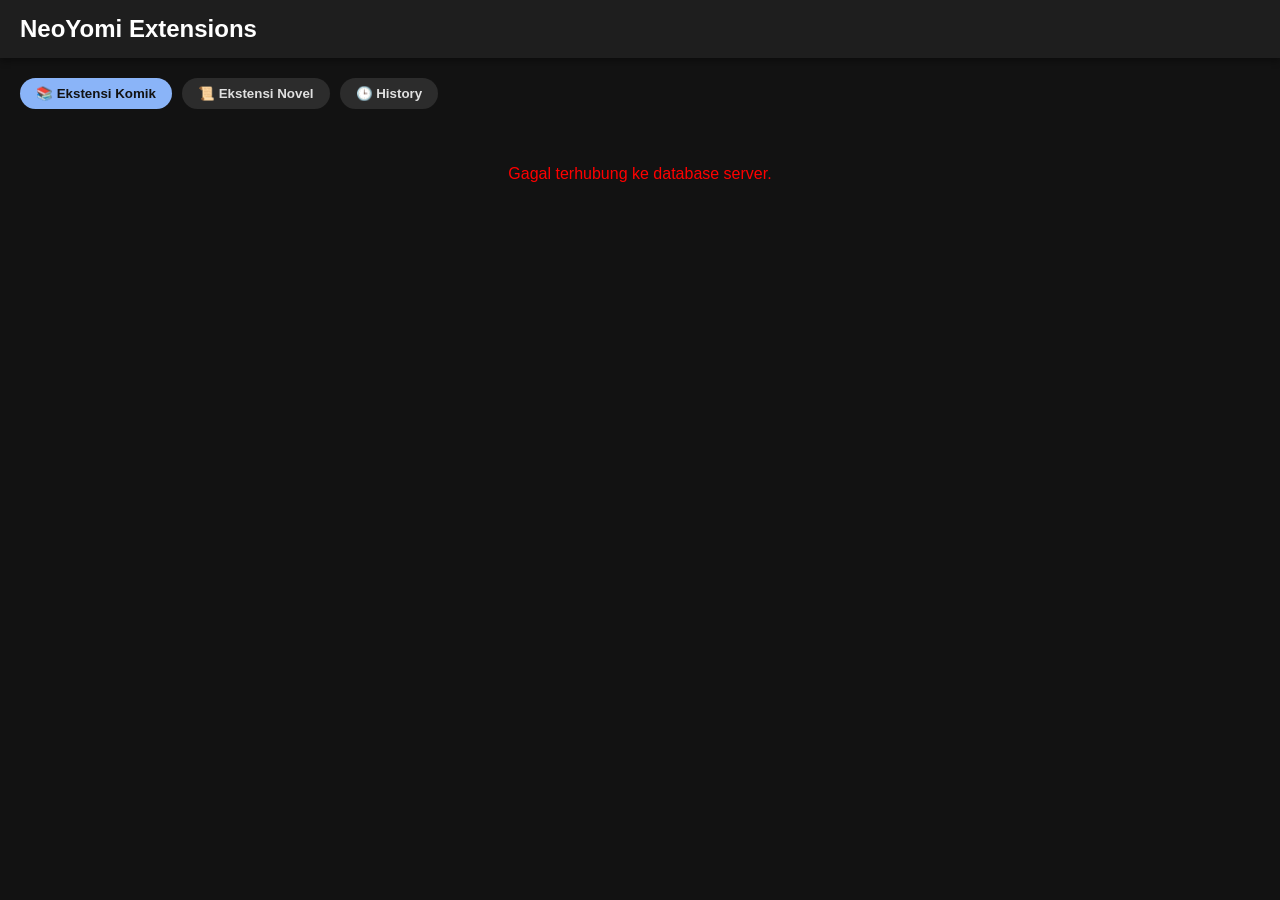
==== src/main/webapp/index.html @ 511eaefd "Initial commit" ====
<!DOCTYPE html>
<html lang="id">
    <link rel="stylesheet" href="css/style.css">
<head>
    <meta charset="UTF-8">
    <meta name="viewport" content="width=device-width, initial-scale=1.0">
    <title>NeoYomi - Web Manga Reader</title>
</head>
<body>

    <div class="header">
        <h1 id="app-title" style="transition: color 0.2s;">NeoYomi Extensions</h1>
    </div>
    
    <div class="controls" id="menu-utama">
        <button id="btn-komik" class="active" onclick="ubahTipe('komik')">📚 Ekstensi Komik</button>
        <button id="btn-novel" onclick="ubahTipe('novel')">📜 Ekstensi Novel</button>
        <button id="btn-history" onclick="bukaHalamanHistory()">🕒 History</button>
    </div>

    <div class="search-container" id="area-pencarian" style="display: none;">
        <input type="text" id="input-keyword" class="search-input" placeholder="🔍 Ketik judul manga yang ingin dicari... (Tekan Enter)">
        <button onclick="pemicuCariManga()" style="background-color: #8ab4f8; color: #121212; border-radius: 25px; padding: 0 20px;">Cari</button>
    </div>

    <div id="konten-dinamis">
        <div class="grid-container" id="rak-konten"></div>
    </div>

    <script>
        let tipeAktif = 'komik';
        let dataMangaSaatIni = {};
        let namaEkstensiAktif = '';

        // Filter bahasa aktif saat ini: "all" | "id" | "en"
        let filterBahasaAktif = 'all';

        // Simpan malId detail yang sedang terbuka, untuk reload saat ganti bahasa
        let malIdDetailAktif = null;

        // ============================================================
        // 1. DAFTAR EKSTENSI
        // ============================================================
        function ubahTipe(tipeBaru) {
            tipeAktif = tipeBaru;
            document.getElementById('btn-komik').className  = (tipeBaru === 'komik') ? 'active' : '';
            document.getElementById('btn-novel').className  = (tipeBaru === 'novel') ? 'active' : '';
            document.getElementById('btn-history').className = '';
            document.getElementById('menu-utama').style.display     = 'flex';
            document.getElementById('area-pencarian').style.display = 'none';

            const headerTitle = document.getElementById('app-title');
            headerTitle.innerText    = 'NeoYomi Extensions';
            headerTitle.style.cursor = 'default';
            headerTitle.onclick      = null;

            document.getElementById('konten-dinamis').innerHTML = '<div class="grid-container" id="rak-konten"></div>';
            muatDaftarEkstensi();
        }

        function muatDaftarEkstensi() {
            const rak = document.getElementById('rak-konten');
            if (!rak) return;
            rak.innerHTML = '<p style="text-align:center; grid-column: 1/-1;">Memuat ekstensi dari database...</p>';

            fetch(`api/${tipeAktif}?search=`)
                .then(r => r.json())
                .then(data => {
                    let html = '';
                    data.forEach(item => {
                        const info  = item.version ? item.version : item.site;
                        const logo  = `https://ui-avatars.com/api/?name=${item.name.charAt(0)}&background=2c2c2c&color=fff&size=256`;
                        html += `
                            <div class="card" style="background-image:url('${logo}')" onclick="bukaEkstensi('${item.name}')">
                                <div class="card-overlay">
                                    <div class="judul">${item.name}</div>
                                    <div class="badge">${info} • ${item.lang.toUpperCase()}</div>
                                </div>
                            </div>`;
                    });
                    rak.innerHTML = html;
                })
                .catch(() => {
                    rak.innerHTML = '<p style="color:red; text-align:center; grid-column:1/-1;">Gagal terhubung ke database server.</p>';
                });
        }

        // ============================================================
        // 2. BUKA EKSTENSI → tampilkan search bar
        // ============================================================
        function bukaEkstensi(namaEkstensi) {
            namaEkstensiAktif = namaEkstensi;
            document.getElementById('area-pencarian').style.display  = 'flex';
            document.getElementById('konten-dinamis').innerHTML = '<div class="grid-container" id="rak-konten"></div>';

            const headerTitle = document.getElementById('app-title');
            headerTitle.innerText    = `← Browse: ${namaEkstensi}`;
            headerTitle.style.cursor = 'pointer';
            headerTitle.onclick      = () => ubahTipe(tipeAktif);

            document.getElementById('input-keyword').value = '';
            eksekusiAmbilAPI('');
        }

        function pemicuCariManga() {
            eksekusiAmbilAPI(document.getElementById('input-keyword').value);
        }

        document.getElementById('input-keyword').addEventListener('keypress', e => {
            if (e.key === 'Enter') pemicuCariManga();
        });

        // ============================================================
        // 3. SEARCH MANGA via API
        // ============================================================
        function eksekusiAmbilAPI(keyword) {
            const rak = document.getElementById('rak-konten');
            rak.innerHTML = '<p style="text-align:center; grid-column:1/-1;">Sedang mencari komik...</p>';

            fetch('api/scrape?search=' + encodeURIComponent(keyword))
                .then(r => r.json())
                .then(data => {
                    let html = '';
                    if (!data || data.length === 0) {
                        html = '<p style="text-align:center; grid-column:1/-1;">Tidak ada komik ditemukan.</p>';
                    } else {
                        data.forEach(komik => {
                            const genre = (komik.genres && komik.genres.length > 0)
                                          ? komik.genres.join(', ') : 'Manga';
                            html += `
                            <div class="card" style="background-image:url('${komik.gambarSampul}')" onclick="bukaDetailManga(${komik.malId})">
                                <div class="card-overlay" style="padding:10px;">
                                    <div class="judul" style="font-size:0.9em;font-weight:bold;">${komik.judul}</div>
                                    <div style="font-size:0.7em;color:#8ab4f8;margin-bottom:10px;">${genre}</div>
                                    <button
                                        onclick="event.stopPropagation(); simpanKeLibrary('${komik.urlTarget}','${komik.judul.replace(/'/g,"\\'")}','manga','${genre}')"
                                        style="background:#e74c3c;color:white;border:none;width:100%;padding:6px;border-radius:4px;cursor:pointer;">
                                        💾 Simpan
                                    </button>
                                </div>
                            </div>`;
                        });
                    }
                    rak.innerHTML = html;
                })
                .catch(err => {
                    console.error(err);
                    rak.innerHTML = '<p style="color:red;text-align:center;grid-column:1/-1;">Gagal memuat data manga.</p>';
                });
        }

        // ============================================================
        // 4. HALAMAN DETAIL MANGA
        // Sekarang menerima parameter lang untuk filter chapter.
        // ============================================================
        function bukaDetailManga(malId, lang) {
            // Simpan state agar tombol filter bahasa bisa reload
            malIdDetailAktif   = malId;
            filterBahasaAktif  = lang || 'all';

            document.getElementById('konten-dinamis').innerHTML =
                "<p style='text-align:center;padding:40px;'>Memuat detail manga...</p>";
            document.getElementById('area-pencarian').style.display = 'none';
            document.getElementById('menu-utama').style.display     = 'none';

            const headerTitle = document.getElementById('app-title');
            headerTitle.innerText    = '← Kembali';
            headerTitle.style.cursor = 'pointer';
            headerTitle.onclick      = () => bukaEkstensi(namaEkstensiAktif);

            // FIX: Sertakan parameter lang ke API
            fetch(`api/detail?malId=${malId}&lang=${filterBahasaAktif}`)
                .then(r => r.json())
                .then(komik => {

                    if (komik.error) {
                        document.getElementById('konten-dinamis').innerHTML =
                            `<p style="color:red;text-align:center;padding:40px;">Error: ${komik.error}</p>`;
                        return;
                    }

                    dataMangaSaatIni = komik;

                    headerTitle.innerText = '← Detail: ' + komik.judul;

                    const synopsis = (komik.synopsis && komik.synopsis.trim() !== '')
                        ? komik.synopsis : 'Sinopsis tidak tersedia.';

                    // ---- Bangun HTML chapter list ----
                    let chapterHTML = '';
                    if (!komik.chapters || komik.chapters.length === 0) {
                        chapterHTML = `<p style="color:#888;padding:12px;">
                            Belum ada chapter${filterBahasaAktif !== 'all' ? ' untuk bahasa yang dipilih' : ''}.
                        </p>`;
                    } else {
                        komik.chapters.forEach(ch => {
                            // Tambah badge bahasa jika mode "all" agar user tahu ini chapter ID atau EN
                            const langBadge = (filterBahasaAktif === 'all' && ch.translatedLanguage)
                                ? `<span class="lang-badge lang-${ch.translatedLanguage}">${ch.translatedLanguage.toUpperCase()}</span>`
                                : '';
                            chapterHTML += `
                            <div class="chapter-item" onclick="bukaRuangBaca('${ch.id}')">
                                <div>
                                    <div class="chapter-num">Chapter ${ch.number} ${langBadge}</div>
                                    <div class="chapter-title">${ch.title}</div>
                                </div>
                            </div>`;
                        });
                    }

                    // ---- Toggle filter bahasa ----
                    const filterHTML = `
                    <div class="lang-filter">
                        <span style="font-size:0.8em;color:#aaa;margin-right:8px;">Filter:</span>
                        <button class="lang-btn ${filterBahasaAktif === 'all' ? 'active' : ''}" onclick="gantiFilterBahasa('all')">🌐 Semua</button>
                        <button class="lang-btn ${filterBahasaAktif === 'id'  ? 'active' : ''}" onclick="gantiFilterBahasa('id')">🇮🇩 Indonesia</button>
                        <button class="lang-btn ${filterBahasaAktif === 'en'  ? 'active' : ''}" onclick="gantiFilterBahasa('en')">🇬🇧 English</button>
                    </div>`;

                    document.getElementById('konten-dinamis').innerHTML = `
                    <div class="detail-container">
                        <div class="detail-cover" style="background-image:url('${komik.gambarSampul}')"></div>
                        <div class="detail-info">
                            <h2>${komik.judul}</h2>
                            <p>${komik.genres.join(', ')}</p>
                            <div class="synopsis-box">${synopsis}</div>
                            ${filterHTML}
                            <div class="chapter-list">${chapterHTML}</div>
                        </div>
                    </div>`;

                    // FIX: Catat ke history setelah detail berhasil dimuat
                    catatKeHistory(malId, komik.judul, komik.gambarSampul, komik.genres.join(','));
                })
                .catch(e => {
                    console.error(e);
                    document.getElementById('konten-dinamis').innerHTML =
                        "<p style='color:red;text-align:center;'>Gagal memuat detail manga.</p>";
                });
        }

        // Dipanggil saat klik tombol filter bahasa
        function gantiFilterBahasa(lang) {
            if (lang === filterBahasaAktif) return; // Tidak perlu reload kalau sama
            bukaDetailManga(malIdDetailAktif, lang);
        }

        // ============================================================
        // 5. RUANG BACA
        // ============================================================
        function bukaRuangBaca(chapterId) {
            document.getElementById('konten-dinamis').innerHTML =
                "<p style='text-align:center;padding:40px;'>Memuat chapter...</p>";

            const headerTitle = document.getElementById('app-title');
            headerTitle.innerText    = '← Kembali ke Detail';
            headerTitle.style.cursor = 'pointer';
            headerTitle.onclick      = () => bukaDetailManga(malIdDetailAktif, filterBahasaAktif);

            fetch('api/read?chapterId=' + chapterId)
                .then(r => r.json())
                .then(pages => {
                    let html = '';
                    pages.forEach(page => {
                        html += `<img class="reader-page" src="${page.imageUrl}" loading="lazy">`;
                    });
                    document.getElementById('konten-dinamis').innerHTML =
                        `<div class="reader-container">${html}</div>`;
                    window.scrollTo(0, 0);
                })
                .catch(e => {
                    console.error(e);
                    document.getElementById('konten-dinamis').innerHTML =
                        "<p style='color:red;text-align:center;'>Chapter gagal dimuat.</p>";
                });
        }

        // ============================================================
        // 6. READING HISTORY
        // ============================================================

        // FIX: Fungsi catatKeHistory yang sebelumnya hilang — sekarang ada di sini.
        function catatKeHistory(mangaId, judul, gambarSampul, tags) {
            const formData = new URLSearchParams();
            formData.append('mangaId',      mangaId);
            formData.append('judul',        judul);
            formData.append('gambarSampul', gambarSampul);
            formData.append('tags',         tags);

            fetch('api/history', { method: 'POST', body: formData })
                .then(r => r.json())
                .then(data => {
                    if (data.status !== 'success') {
                        console.warn('History tidak tersimpan:', data.message);
                    }
                })
                .catch(err => console.warn('Gagal catat history:', err));
        }

        function bukaHalamanHistory() {
            document.getElementById('btn-komik').className   = '';
            document.getElementById('btn-novel').className   = '';
            document.getElementById('btn-history').className = 'active';
            document.getElementById('area-pencarian').style.display = 'none';

            const headerTitle = document.getElementById('app-title');
            headerTitle.innerText    = '🕒 Reading History';
            headerTitle.style.cursor = 'pointer';
            headerTitle.onclick      = () => ubahTipe(tipeAktif);

            const wadah = document.getElementById('konten-dinamis');
            wadah.innerHTML = '<div class="grid-container" id="rak-konten"></div>';
            const rak = document.getElementById('rak-konten');
            rak.innerHTML = '<p style="text-align:center; grid-column:1/-1;">Memuat riwayat...</p>';

            fetch('api/history')
                .then(r => r.json())
                .then(data => {
                    let html = '';
                    if (!data || data.length === 0) {
                        html = '<p style="text-align:center; grid-column:1/-1; color:#aaa;">Belum ada riwayat membaca.</p>';
                    } else {
                        data.forEach(item => {
                            html += `
                            <div class="card" style="background-image:url('${item.gambarSampul}')">
                                <div class="card-overlay" style="padding:10px;">
                                    <div class="judul" style="font-size:0.9em;font-weight:bold;">${item.judul}</div>
                                    <div style="font-size:0.65em;color:#ffb74d;margin-top:5px;">🕒 ${item.waktuBaca}</div>
                                </div>
                            </div>`;
                        });
                    }
                    rak.innerHTML = html;
                })
                .catch(() => {
                    rak.innerHTML = '<p style="color:red; text-align:center; grid-column:1/-1;">Gagal memuat history.</p>';
                });
        }

        // ============================================================
        // 7. SIMPAN KE LIBRARY
        // ============================================================
        function simpanKeLibrary(id, judul, type, tags) {
            const formData = new URLSearchParams();
            formData.append('id',    id);
            formData.append('judul', judul);
            formData.append('type',  type);
            formData.append('tags',  tags);
            fetch('api/save', { method: 'POST', body: formData })
                .then(r => r.json())
                .then(() => alert(`🎉 "${judul}" berhasil disimpan ke My Library!`))
                .catch(() => alert('Gagal menyimpan ke library.'));
        }

        // ============================================================
        // Init
        // ============================================================
        document.getElementById('konten-dinamis').innerHTML =
            '<div class="grid-container" id="rak-konten"></div>';
        muatDaftarEkstensi();
    </script>
    <script src="js/history.js"></script>
</body>
</html>
---- src/main/webapp/css/style.css ----
/* TEMA GELAP ALA TACHIYOMI */
body { 
    font-family: 'Segoe UI', Tahoma, sans-serif; 
    background-color: #121212; 
    color: #ffffff; 
    margin: 0; padding: 0;
}

.header {
    background-color: #1e1e1e; padding: 15px 20px;
    display: flex; align-items: center;
    box-shadow: 0 4px 6px rgba(0,0,0,0.3);
    position: sticky; top: 0; z-index: 100;
}
.header h1 { margin: 0; font-size: 1.5em; flex-grow: 1; }

.controls { padding: 20px; display: flex; gap: 10px; flex-wrap: wrap; }
button { 
    padding: 8px 16px; border: none; border-radius: 20px; 
    background-color: #2c2c2c; color: #e0e0e0; cursor: pointer; 
    font-weight: bold; display: flex; align-items: center; gap: 5px;
}
button:hover { background-color: #3d3d3d; }
button.active { background-color: #8ab4f8; color: #121212; }

.search-container { padding: 0 20px 10px 20px; display: flex; gap: 10px; }
.search-input {
    flex-grow: 1; padding: 12px 20px; border-radius: 25px; border: none;
    background-color: #1e1e1e; color: white; font-size: 0.95em;
    box-shadow: inset 0 2px 4px rgba(0,0,0,0.5);
}
.search-input:focus { outline: 2px solid #8ab4f8; }

.grid-container { 
    display: grid; grid-template-columns: repeat(auto-fill, minmax(140px, 1fr)); 
    gap: 12px; padding: 20px;
}

.card { 
    background-color: #2c2c2c; border-radius: 8px; overflow: hidden;
    position: relative; cursor: pointer; transition: transform 0.2s;
    aspect-ratio: 2 / 3; background-size: cover; background-position: center;
}
.card:hover { transform: scale(1.05); }

.card-overlay {
    position: absolute; bottom: 0; left: 0; right: 0;
    background: linear-gradient(to top, rgba(0,0,0,0.9) 0%, rgba(0,0,0,0) 100%);
    padding: 30px 10px 10px 10px; display: flex; flex-direction: column; justify-content: flex-end;
}

.judul { font-size: 0.9em; font-weight: bold; text-shadow: 1px 1px 3px black; margin: 0; }
.badge { font-size: 0.7em; color: #aaaaaa; margin-top: 3px; }

/* HALAMAN DETAIL MANGA */
.detail-container { padding: 20px; display: flex; gap: 20px; flex-wrap: wrap; }
.detail-cover { 
    width: 200px; 
    aspect-ratio: 2/3; 
    background-size: contain;
    background-repeat: no-repeat;
    background-position: top center; 
    border-radius: 8px; 
}
.detail-info { flex: 1; min-width: 300px; }

.synopsis-box {
    background: #1e1e1e;
    border-left: 3px solid #8ab4f8;
    border-radius: 0 6px 6px 0;
    padding: 12px 16px;
    margin: 10px 0 20px 0;
    color: #cccccc;
    line-height: 1.65;
    font-size: 0.9em;
    max-height: 150px;
    overflow-y: auto;
}

/* ======================================
   FILTER BAHASA CHAPTER
   ====================================== */
.lang-filter {
    display: flex;
    align-items: center;
    gap: 8px;
    margin-bottom: 12px;
    flex-wrap: wrap;
}

.lang-btn {
    padding: 5px 14px;
    border-radius: 16px;
    font-size: 0.78em;
    font-weight: bold;
    background-color: #2c2c2c;
    color: #cccccc;
    border: 1px solid #3d3d3d;
    cursor: pointer;
    transition: background 0.15s, color 0.15s;
}
.lang-btn:hover { background-color: #3d3d3d; }
.lang-btn.active {
    background-color: #8ab4f8;
    color: #121212;
    border-color: #8ab4f8;
}

/* Badge bahasa kecil di samping "Chapter X" */
.lang-badge {
    display: inline-block;
    font-size: 0.65em;
    padding: 1px 5px;
    border-radius: 4px;
    font-weight: bold;
    vertical-align: middle;
    margin-left: 4px;
}
.lang-id { background-color: #cc2a2a; color: #fff; }
.lang-en { background-color: #1a6bb5; color: #fff; }

/* ======================================
   CHAPTER LIST
   ====================================== */
.chapter-list { margin-top: 4px; background: #1e1e1e; border-radius: 8px; padding: 10px; }
.chapter-item { 
    padding: 12px; border-bottom: 1px solid #2c2c2c; cursor: pointer; 
    display: flex; justify-content: space-between; align-items: center;
}
.chapter-item:hover { background: #2c2c2c; }
.chapter-item:last-child { border-bottom: none; }

.chapter-num   { font-weight: bold; color: #ffffff; font-size: 0.9em; }
.chapter-title { color: #aaaaaa; font-size: 0.82em; margin-top: 2px; font-style: italic; }

/* RUANG BACA */
.reader-container { display: flex; flex-direction: column; align-items: center; background: #000; padding: 20px 0; }
.reader-page { width: 100%; max-width: 700px; margin-bottom: 5px; display: block; }
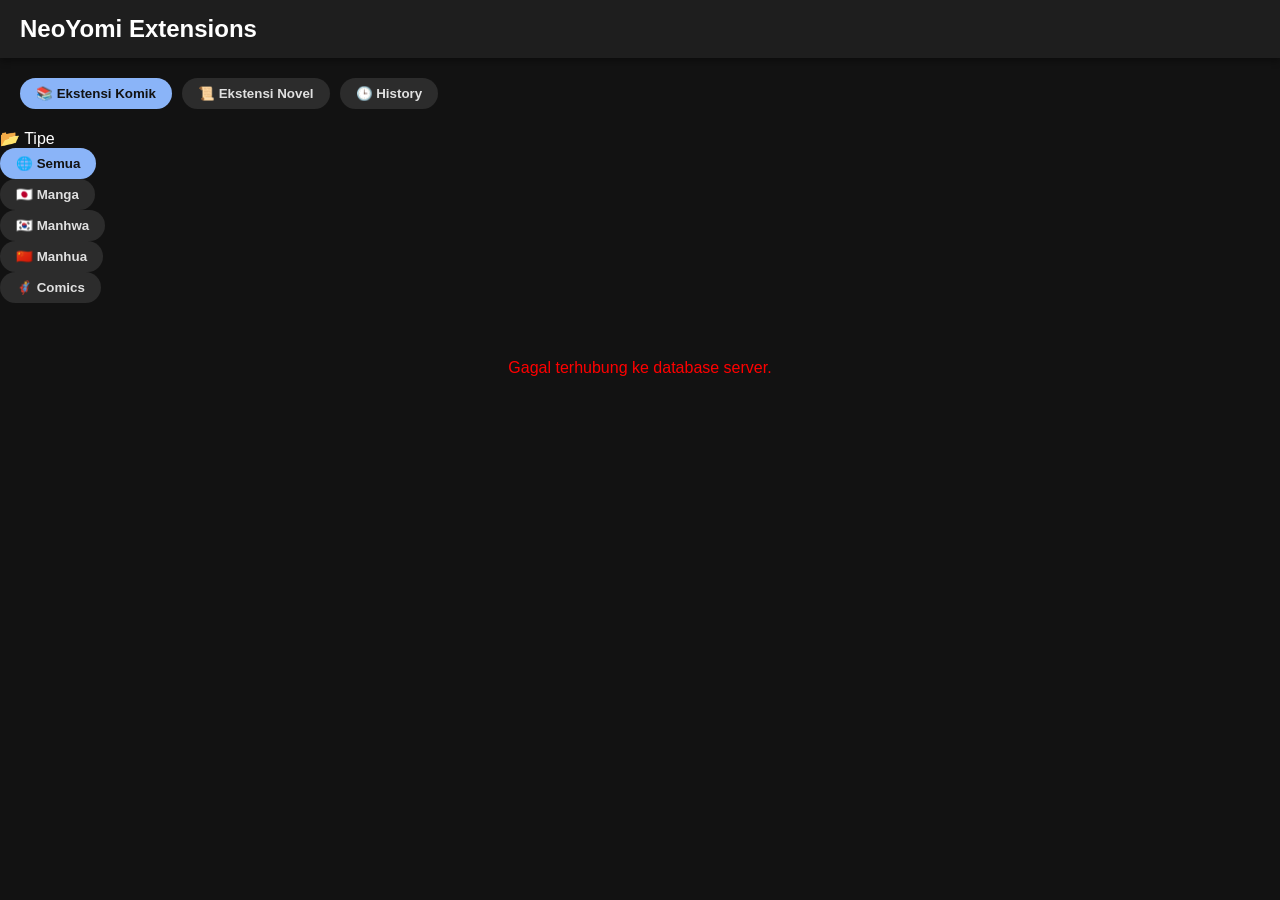
==== commit cc2563f0: "Refactor HTML structure and update JavaScript logic" ====
--- a/src/main/webapp/index.html
+++ b/src/main/webapp/index.html
@@ -13,9 +13,33 @@
     </div>
     
     <div class="controls" id="menu-utama">
-        <button id="btn-komik" class="active" onclick="ubahTipe('komik')">📚 Ekstensi Komik</button>
-        <button id="btn-novel" onclick="ubahTipe('novel')">📜 Ekstensi Novel</button>
+        <button id="btn-komik"   class="active" onclick="ubahTipe('komik')">📚 Ekstensi Komik</button>
+        <button id="btn-novel"   onclick="ubahTipe('novel')">📜 Ekstensi Novel</button>
         <button id="btn-history" onclick="bukaHalamanHistory()">🕒 History</button>
+    </div>
+
+    <!-- =============================================
+         FILTER TIPE KOMIK (Manga / Manhwa / dll)
+         Hanya muncul di tab Ekstensi Komik
+         ============================================= -->
+    <div id="area-filter-tipe" style="display:none;">
+        <div class="filter-section">
+            <div class="filter-label">📂 Tipe</div>
+            <div class="filter-chips" id="chips-tipe">
+                <button class="chip active" data-value="all"     onclick="setFilterTipe(this)">🌐 Semua</button>
+                <button class="chip"        data-value="manga"   onclick="setFilterTipe(this)">🇯🇵 Manga</button>
+                <button class="chip"        data-value="manhwa"  onclick="setFilterTipe(this)">🇰🇷 Manhwa</button>
+                <button class="chip"        data-value="manhua"  onclick="setFilterTipe(this)">🇨🇳 Manhua</button>
+                <button class="chip"        data-value="comics"  onclick="setFilterTipe(this)">🦸 Comics</button>
+            </div>
+        </div>
+        <div class="filter-section" id="area-filter-genre" style="display:none;">
+            <div class="filter-label">🏷️ Genre</div>
+            <div class="filter-chips" id="chips-genre">
+                <button class="chip active" data-value="all" onclick="setFilterGenre(this)">✨ Semua Genre</button>
+                <!-- Genre akan diisi dinamis dari API -->
+            </div>
+        </div>
     </div>
 
     <div class="search-container" id="area-pencarian" style="display: none;">
@@ -23,152 +47,323 @@
         <button onclick="pemicuCariManga()" style="background-color: #8ab4f8; color: #121212; border-radius: 25px; padding: 0 20px;">Cari</button>
     </div>
 
+    <!-- Filter genre di dalam halaman browse manga (hasil search) -->
+    <div id="area-filter-browse" style="display:none;">
+        <div class="filter-section">
+            <div class="filter-label">🏷️ Filter Genre</div>
+            <div class="filter-chips" id="chips-browse-genre">
+                <button class="chip active" data-value="all" onclick="setFilterBrowse(this)">✨ Semua</button>
+            </div>
+        </div>
+    </div>
+
     <div id="konten-dinamis">
         <div class="grid-container" id="rak-konten"></div>
     </div>
 
     <script>
-        let tipeAktif = 'komik';
-        let dataMangaSaatIni = {};
-        let namaEkstensiAktif = '';
-
-        // Filter bahasa aktif saat ini: "all" | "id" | "en"
-        let filterBahasaAktif = 'all';
-
-        // Simpan malId detail yang sedang terbuka, untuk reload saat ganti bahasa
-        let malIdDetailAktif = null;
+        let tipeAktif           = 'komik';
+        let dataMangaSaatIni    = {};
+        let namaEkstensiAktif   = '';
+        let filterBahasaAktif   = 'all';
+        let filterTipeAktif     = 'all';     // filter tipe komik di halaman ekstensi
+        let filterGenreAktif    = 'all';     // filter genre di halaman ekstensi
+        let filterBrowseAktif   = 'all';     // filter genre di halaman browse
+        let malIdDetailAktif    = null;
+        let dataBrowseSaatIni   = [];        // cache hasil scrape untuk client-side filter
 
         // ============================================================
         // 1. DAFTAR EKSTENSI
         // ============================================================
         function ubahTipe(tipeBaru) {
             tipeAktif = tipeBaru;
-            document.getElementById('btn-komik').className  = (tipeBaru === 'komik') ? 'active' : '';
-            document.getElementById('btn-novel').className  = (tipeBaru === 'novel') ? 'active' : '';
+            document.getElementById('btn-komik').className   = (tipeBaru === 'komik') ? 'active' : '';
+            document.getElementById('btn-novel').className   = (tipeBaru === 'novel') ? 'active' : '';
             document.getElementById('btn-history').className = '';
-            document.getElementById('menu-utama').style.display     = 'flex';
-            document.getElementById('area-pencarian').style.display = 'none';
+
+            document.getElementById('menu-utama').style.display      = 'flex';
+            document.getElementById('area-pencarian').style.display  = 'none';
+            document.getElementById('area-filter-browse').style.display = 'none';
+
+            // Tampilkan filter tipe hanya untuk komik
+            document.getElementById('area-filter-tipe').style.display =
+                (tipeBaru === 'komik') ? 'block' : 'none';
 
             const headerTitle = document.getElementById('app-title');
             headerTitle.innerText    = 'NeoYomi Extensions';
             headerTitle.style.cursor = 'default';
             headerTitle.onclick      = null;
 
-            document.getElementById('konten-dinamis').innerHTML = '<div class="grid-container" id="rak-konten"></div>';
+            document.getElementById('konten-dinamis').innerHTML =
+                '<div class="grid-container" id="rak-konten"></div>';
+
+            // Reset filter tipe & genre ke "all" saat ganti tab
+            filterTipeAktif  = 'all';
+            filterGenreAktif = 'all';
+            resetChips('chips-tipe');
+            resetChips('chips-genre');
+
             muatDaftarEkstensi();
+
+            // Muat genre hanya untuk komik
+        }
+
+        // Reset semua chip ke "all" aktif
+        function resetChips(containerId) {
+            const container = document.getElementById(containerId);
+            if (!container) return;
+            container.querySelectorAll('.chip').forEach(c => {
+                c.classList.toggle('active', c.dataset.value === 'all');
+            });
         }
 
         function muatDaftarEkstensi() {
             const rak = document.getElementById('rak-konten');
             if (!rak) return;
-            rak.innerHTML = '<p style="text-align:center; grid-column: 1/-1;">Memuat ekstensi dari database...</p>';
-
-            fetch(`api/${tipeAktif}?search=`)
-                .then(r => r.json())
-                .then(data => {
-                    let html = '';
-                    data.forEach(item => {
-                        const info  = item.version ? item.version : item.site;
-                        const logo  = `https://ui-avatars.com/api/?name=${item.name.charAt(0)}&background=2c2c2c&color=fff&size=256`;
-                        html += `
-                            <div class="card" style="background-image:url('${logo}')" onclick="bukaEkstensi('${item.name}')">
-                                <div class="card-overlay">
-                                    <div class="judul">${item.name}</div>
-                                    <div class="badge">${info} • ${item.lang.toUpperCase()}</div>
-                                </div>
-                            </div>`;
-                    });
-                    rak.innerHTML = html;
-                })
-                .catch(() => {
-                    rak.innerHTML = '<p style="color:red; text-align:center; grid-column:1/-1;">Gagal terhubung ke database server.</p>';
-                });
-        }
-
-        // ============================================================
-        // 2. BUKA EKSTENSI → tampilkan search bar
-        // ============================================================
-        function bukaEkstensi(namaEkstensi) {
-            namaEkstensiAktif = namaEkstensi;
-            document.getElementById('area-pencarian').style.display  = 'flex';
-            document.getElementById('konten-dinamis').innerHTML = '<div class="grid-container" id="rak-konten"></div>';
-
-            const headerTitle = document.getElementById('app-title');
-            headerTitle.innerText    = `← Browse: ${namaEkstensi}`;
-            headerTitle.style.cursor = 'pointer';
-            headerTitle.onclick      = () => ubahTipe(tipeAktif);
-
-            document.getElementById('input-keyword').value = '';
-            eksekusiAmbilAPI('');
-        }
-
-        function pemicuCariManga() {
-            eksekusiAmbilAPI(document.getElementById('input-keyword').value);
-        }
-
-        document.getElementById('input-keyword').addEventListener('keypress', e => {
-            if (e.key === 'Enter') pemicuCariManga();
-        });
-
-        // ============================================================
-        // 3. SEARCH MANGA via API
-        // ============================================================
-        function eksekusiAmbilAPI(keyword) {
-            const rak = document.getElementById('rak-konten');
-            rak.innerHTML = '<p style="text-align:center; grid-column:1/-1;">Sedang mencari komik...</p>';
-
-            fetch('api/scrape?search=' + encodeURIComponent(keyword))
+            rak.innerHTML = '<p style="text-align:center; grid-column:1/-1; padding:20px; color:#aaa;">Memuat ekstensi...</p>';
+
+            let url = `api/${tipeAktif}?search=`;
+            if (tipeAktif === 'komik') {
+                url += `&type=${filterTipeAktif}&genre=${filterGenreAktif}`;
+            }
+
+            fetch(url)
                 .then(r => r.json())
                 .then(data => {
                     let html = '';
                     if (!data || data.length === 0) {
-                        html = '<p style="text-align:center; grid-column:1/-1;">Tidak ada komik ditemukan.</p>';
+                        html = '<p style="text-align:center; grid-column:1/-1; color:#aaa; padding:40px;">Tidak ada ekstensi ditemukan.</p>';
                     } else {
-                        data.forEach(komik => {
-                            const genre = (komik.genres && komik.genres.length > 0)
-                                          ? komik.genres.join(', ') : 'Manga';
+                        data.forEach(item => {
+                            const info     = item.version ? item.version : item.site;
+                            const logo     = `https://ui-avatars.com/api/?name=${encodeURIComponent(item.name.charAt(0))}&background=2c2c2c&color=fff&size=256`;
+                            const typeBadge = tipeAktif === 'komik' ? getBadgeTipe(item.type) : '';
+                            const genres   = (item.genres && item.genres.length > 0)
+                                             ? item.genres.slice(0,3).join(', ') : '';
+
                             html += `
-                            <div class="card" style="background-image:url('${komik.gambarSampul}')" onclick="bukaDetailManga(${komik.malId})">
-                                <div class="card-overlay" style="padding:10px;">
-                                    <div class="judul" style="font-size:0.9em;font-weight:bold;">${komik.judul}</div>
-                                    <div style="font-size:0.7em;color:#8ab4f8;margin-bottom:10px;">${genre}</div>
-                                    <button
-                                        onclick="event.stopPropagation(); simpanKeLibrary('${komik.urlTarget}','${komik.judul.replace(/'/g,"\\'")}','manga','${genre}')"
-                                        style="background:#e74c3c;color:white;border:none;width:100%;padding:6px;border-radius:4px;cursor:pointer;">
-                                        💾 Simpan
-                                    </button>
+                            <div class="card" style="background-image:url('${logo}')" onclick="bukaEkstensi('${item.name}')">
+                                <div class="card-overlay">
+                                    ${typeBadge}
+                                    <div class="judul">${item.name}</div>
+                                    <div class="badge">${info} • ${item.lang.toUpperCase()}</div>
+                                    ${genres ? `<div class="genre-mini">${genres}</div>` : ''}
                                 </div>
                             </div>`;
                         });
                     }
                     rak.innerHTML = html;
                 })
-                .catch(err => {
-                    console.error(err);
-                    rak.innerHTML = '<p style="color:red;text-align:center;grid-column:1/-1;">Gagal memuat data manga.</p>';
+                .catch(() => {
+                    rak.innerHTML = '<p style="color:red; text-align:center; grid-column:1/-1; padding:20px;">Gagal terhubung ke database server.</p>';
                 });
         }
 
-        // ============================================================
-        // 4. HALAMAN DETAIL MANGA
-        // Sekarang menerima parameter lang untuk filter chapter.
+        // Badge tipe komik dengan warna berbeda
+        function getBadgeTipe(type) {
+            const map = {
+                manga:   { emoji: '🇯🇵', label: 'Manga',   color: '#e74c3c' },
+                manhwa:  { emoji: '🇰🇷', label: 'Manhwa',  color: '#3498db' },
+                manhua:  { emoji: '🇨🇳', label: 'Manhua',  color: '#e67e22' },
+                comics:  { emoji: '🦸', label: 'Comics',  color: '#9b59b6' }
+            };
+            const t = map[type] || { emoji: '📖', label: type || 'Manga', color: '#555' };
+            return `<div class="type-badge" style="background:${t.color}">${t.emoji} ${t.label}</div>`;
+        }
+
+        // ============================================================
+        // 2. CHIPS FILTER TIPE & GENRE
+        // ============================================================
+        function setFilterTipe(chipEl) {
+            document.querySelectorAll('#chips-tipe .chip').forEach(c => c.classList.remove('active'));
+            chipEl.classList.add('active');
+            filterTipeAktif  = chipEl.dataset.value;
+            filterGenreAktif = 'all';
+            resetChips('chips-genre');
+            muatDaftarEkstensi();
+        }
+
+        function setFilterGenre(chipEl) {
+            document.querySelectorAll('#chips-genre .chip').forEach(c => c.classList.remove('active'));
+            chipEl.classList.add('active');
+            filterGenreAktif = chipEl.dataset.value;
+            muatDaftarEkstensi();
+        }
+
+        // Muat daftar genre dari API lalu render chips
+        function muatChipsGenre() {
+            fetch('api/komik?action=genres')
+                .then(r => r.json())
+                .then(genres => {
+                    if (!genres || genres.length === 0) return;
+
+                    const container = document.getElementById('chips-genre');
+                    // Pertahankan chip "Semua Genre"
+                    container.innerHTML =
+                        '<button class="chip active" data-value="all" onclick="setFilterGenre(this)">✨ Semua Genre</button>';
+
+                    genres.forEach(g => {
+                        const btn = document.createElement('button');
+                        btn.className    = 'chip';
+                        btn.dataset.value = g;
+                        btn.textContent  = g;
+                        btn.onclick      = function() { setFilterGenre(this); };
+                        container.appendChild(btn);
+                    });
+
+                    document.getElementById('area-filter-genre').style.display = 'block';
+                })
+                .catch(() => {
+                    // Gagal muat genre — sembunyikan area genre
+                    document.getElementById('area-filter-genre').style.display = 'none';
+                });
+        }
+
+        // ============================================================
+        // 3. BUKA EKSTENSI → tampilkan search + filter browse genre
+        // ============================================================
+        function bukaEkstensi(namaEkstensi) {
+            namaEkstensiAktif = namaEkstensi;
+            document.getElementById('area-pencarian').style.display    = 'flex';
+            document.getElementById('area-filter-tipe').style.display  = 'none';
+            document.getElementById('area-filter-browse').style.display = 'block';
+            document.getElementById('konten-dinamis').innerHTML =
+                '<div class="grid-container" id="rak-konten"></div>';
+
+            const headerTitle = document.getElementById('app-title');
+            headerTitle.innerText    = `← Browse: ${namaEkstensi}`;
+            headerTitle.style.cursor = 'pointer';
+            headerTitle.onclick      = () => ubahTipe(tipeAktif);
+
+            document.getElementById('input-keyword').value = '';
+            filterBrowseAktif = 'all';
+            document.getElementById('chips-browse-genre').querySelectorAll('.chip')
+                .forEach(c => c.classList.toggle('active', c.dataset.value === 'all'));
+
+            eksekusiAmbilAPI('');
+        }
+
+        // Filter genre pada hasil browse (client-side filtering)
+        function setFilterBrowse(chipEl) {
+            document.querySelectorAll('#chips-browse-genre .chip').forEach(c => c.classList.remove('active'));
+            chipEl.classList.add('active');
+            filterBrowseAktif = chipEl.dataset.value;
+            renderHasilBrowse(dataBrowseSaatIni);
+        }
+
+        function pemicuCariManga() {
+            eksekusiAmbilAPI(document.getElementById('input-keyword').value);
+        }
+
+        document.getElementById('input-keyword').addEventListener('keypress', e => {
+            if (e.key === 'Enter') pemicuCariManga();
+        });
+
+        // ============================================================
+        // 4. SEARCH MANGA via API
+        // ============================================================
+        function eksekusiAmbilAPI(keyword) {
+
+    const rak = document.getElementById('rak-konten');
+
+    rak.innerHTML =
+        '<p style="text-align:center;">Sedang mencari komik...</p>';
+
+    let url =
+        'api/scrape?search=' + encodeURIComponent(keyword) +
+        '&type=' + encodeURIComponent(filterTipeAktif) +
+        '&genre=' + encodeURIComponent(filterBrowseAktif);
+
+    fetch(url)
+        .then(r => r.json())
+        .then(data => {
+
+            dataBrowseSaatIni = data || [];
+
+            bangunChipsBrowseGenre(dataBrowseSaatIni);
+
+            renderHasilBrowse(dataBrowseSaatIni);
+
+        })
+        .catch(err => {
+            console.error(err);
+        });
+}
+
+        // Bangun chips genre dari hasil scrape
+        function bangunChipsBrowseGenre(data) {
+            const genreSet = new Set();
+            data.forEach(komik => {
+                if (komik.genres) komik.genres.forEach(g => genreSet.add(g));
+            });
+
+            const container = document.getElementById('chips-browse-genre');
+            container.innerHTML =
+                '<button class="chip active" data-value="all" onclick="setFilterBrowse(this)">✨ Semua</button>';
+
+            [...genreSet].sort().forEach(g => {
+                const btn = document.createElement('button');
+                btn.className     = 'chip';
+                btn.dataset.value = g;
+                btn.textContent   = g;
+                btn.onclick       = function() { setFilterBrowse(this); };
+                container.appendChild(btn);
+            });
+        }
+
+        // Render kartu komik dengan filter genre aktif
+        function renderHasilBrowse(data) {
+            const rak = document.getElementById('rak-konten');
+
+            const filtered = (filterBrowseAktif === 'all')
+                ? data
+                : data.filter(k => k.genres && k.genres.includes(filterBrowseAktif));
+
+            if (!filtered || filtered.length === 0) {
+                rak.innerHTML = '<p style="text-align:center; grid-column:1/-1; color:#aaa; padding:40px;">Tidak ada komik ditemukan.</p>';
+                return;
+            }
+
+            let html = '';
+            filtered.forEach(komik => {
+                const genre = (komik.genres && komik.genres.length > 0)
+                              ? komik.genres.join(', ') : 'Manga';
+                html += `
+                <div class="card" style="background-image:url('${komik.gambarSampul}')" onclick="bukaDetailManga(${komik.malId})">
+                    <div class="card-overlay" style="padding:10px;">
+                        <div class="judul" style="font-size:0.9em;font-weight:bold;">${komik.judul}</div>
+                        <div style="font-size:0.7em;color:#8ab4f8;margin-bottom:10px;">${genre}</div>
+                        <button
+                            onclick="event.stopPropagation(); simpanKeLibrary('${komik.urlTarget}','${komik.judul.replace(/'/g,"\\'")}','manga','${genre}')"
+                            style="background:#e74c3c;color:white;border:none;width:100%;padding:6px;border-radius:4px;cursor:pointer;">
+                            💾 Simpan
+                        </button>
+                    </div>
+                </div>`;
+            });
+
+            rak.innerHTML = html;
+        }
+
+        // ============================================================
+        // 5. HALAMAN DETAIL MANGA
         // ============================================================
         function bukaDetailManga(malId, lang) {
-            // Simpan state agar tombol filter bahasa bisa reload
-            malIdDetailAktif   = malId;
-            filterBahasaAktif  = lang || 'all';
+            malIdDetailAktif  = malId;
+            filterBahasaAktif = lang || 'all';
 
             document.getElementById('konten-dinamis').innerHTML =
-                "<p style='text-align:center;padding:40px;'>Memuat detail manga...</p>";
-            document.getElementById('area-pencarian').style.display = 'none';
-            document.getElementById('menu-utama').style.display     = 'none';
+                "<p style='text-align:center;padding:40px;color:#aaa;'>Memuat detail manga...</p>";
+            document.getElementById('area-pencarian').style.display      = 'none';
+            document.getElementById('area-filter-browse').style.display  = 'none';
+            document.getElementById('menu-utama').style.display          = 'none';
+            document.getElementById('area-filter-tipe').style.display    = 'none';
 
             const headerTitle = document.getElementById('app-title');
             headerTitle.innerText    = '← Kembali';
             headerTitle.style.cursor = 'pointer';
             headerTitle.onclick      = () => bukaEkstensi(namaEkstensiAktif);
 
-            // FIX: Sertakan parameter lang ke API
             fetch(`api/detail?malId=${malId}&lang=${filterBahasaAktif}`)
                 .then(r => r.json())
                 .then(komik => {
@@ -180,13 +375,11 @@
                     }
 
                     dataMangaSaatIni = komik;
-
                     headerTitle.innerText = '← Detail: ' + komik.judul;
 
                     const synopsis = (komik.synopsis && komik.synopsis.trim() !== '')
                         ? komik.synopsis : 'Sinopsis tidak tersedia.';
 
-                    // ---- Bangun HTML chapter list ----
                     let chapterHTML = '';
                     if (!komik.chapters || komik.chapters.length === 0) {
                         chapterHTML = `<p style="color:#888;padding:12px;">
@@ -194,7 +387,6 @@
                         </p>`;
                     } else {
                         komik.chapters.forEach(ch => {
-                            // Tambah badge bahasa jika mode "all" agar user tahu ini chapter ID atau EN
                             const langBadge = (filterBahasaAktif === 'all' && ch.translatedLanguage)
                                 ? `<span class="lang-badge lang-${ch.translatedLanguage}">${ch.translatedLanguage.toUpperCase()}</span>`
                                 : '';
@@ -208,7 +400,6 @@
                         });
                     }
 
-                    // ---- Toggle filter bahasa ----
                     const filterHTML = `
                     <div class="lang-filter">
                         <span style="font-size:0.8em;color:#aaa;margin-right:8px;">Filter:</span>
@@ -229,7 +420,6 @@
                         </div>
                     </div>`;
 
-                    // FIX: Catat ke history setelah detail berhasil dimuat
                     catatKeHistory(malId, komik.judul, komik.gambarSampul, komik.genres.join(','));
                 })
                 .catch(e => {
@@ -239,18 +429,17 @@
                 });
         }
 
-        // Dipanggil saat klik tombol filter bahasa
         function gantiFilterBahasa(lang) {
-            if (lang === filterBahasaAktif) return; // Tidak perlu reload kalau sama
+            if (lang === filterBahasaAktif) return;
             bukaDetailManga(malIdDetailAktif, lang);
         }
 
         // ============================================================
-        // 5. RUANG BACA
+        // 6. RUANG BACA
         // ============================================================
         function bukaRuangBaca(chapterId) {
             document.getElementById('konten-dinamis').innerHTML =
-                "<p style='text-align:center;padding:40px;'>Memuat chapter...</p>";
+                "<p style='text-align:center;padding:40px;color:#aaa;'>Memuat chapter...</p>";
 
             const headerTitle = document.getElementById('app-title');
             headerTitle.innerText    = '← Kembali ke Detail';
@@ -276,10 +465,8 @@
         }
 
         // ============================================================
-        // 6. READING HISTORY
-        // ============================================================
-
-        // FIX: Fungsi catatKeHistory yang sebelumnya hilang — sekarang ada di sini.
+        // 7. READING HISTORY
+        // ============================================================
         function catatKeHistory(mangaId, judul, gambarSampul, tags) {
             const formData = new URLSearchParams();
             formData.append('mangaId',      mangaId);
@@ -301,7 +488,9 @@
             document.getElementById('btn-komik').className   = '';
             document.getElementById('btn-novel').className   = '';
             document.getElementById('btn-history').className = 'active';
-            document.getElementById('area-pencarian').style.display = 'none';
+            document.getElementById('area-pencarian').style.display      = 'none';
+            document.getElementById('area-filter-tipe').style.display    = 'none';
+            document.getElementById('area-filter-browse').style.display  = 'none';
 
             const headerTitle = document.getElementById('app-title');
             headerTitle.innerText    = '🕒 Reading History';
@@ -311,7 +500,7 @@
             const wadah = document.getElementById('konten-dinamis');
             wadah.innerHTML = '<div class="grid-container" id="rak-konten"></div>';
             const rak = document.getElementById('rak-konten');
-            rak.innerHTML = '<p style="text-align:center; grid-column:1/-1;">Memuat riwayat...</p>';
+            rak.innerHTML = '<p style="text-align:center; grid-column:1/-1; color:#aaa; padding:20px;">Memuat riwayat...</p>';
 
             fetch('api/history')
                 .then(r => r.json())
@@ -338,7 +527,7 @@
         }
 
         // ============================================================
-        // 7. SIMPAN KE LIBRARY
+        // 8. SIMPAN KE LIBRARY
         // ============================================================
         function simpanKeLibrary(id, judul, type, tags) {
             const formData = new URLSearchParams();
@@ -357,8 +546,8 @@
         // ============================================================
         document.getElementById('konten-dinamis').innerHTML =
             '<div class="grid-container" id="rak-konten"></div>';
-        muatDaftarEkstensi();
+        ubahTipe('komik');
     </script>
     <script src="js/history.js"></script>
 </body>
-</html>+</html>
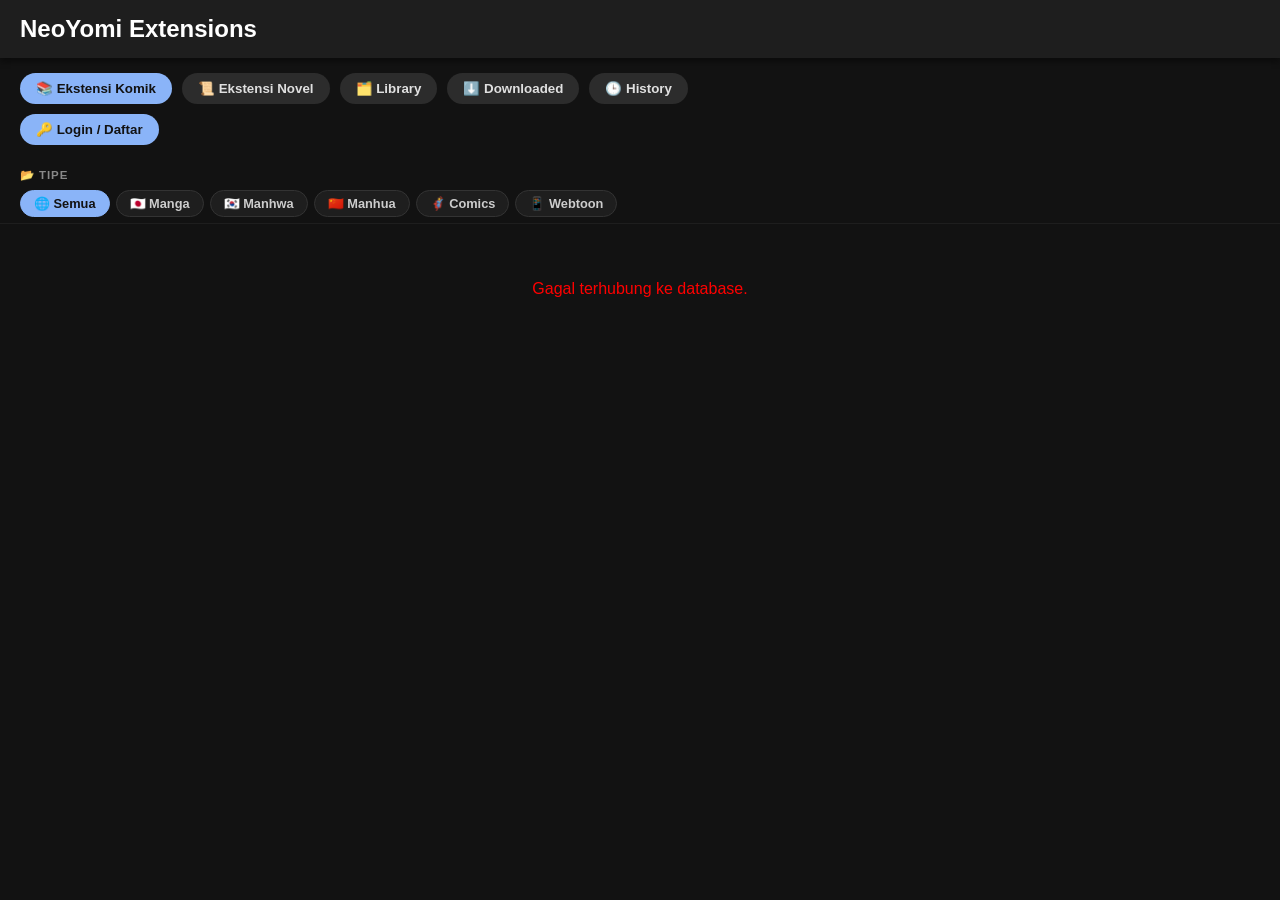
==== commit 030f2ece: "Update index.html" ====
--- a/src/main/webapp/index.html
+++ b/src/main/webapp/index.html
@@ -1,553 +1,860 @@
 <!DOCTYPE html>
 <html lang="id">
-    <link rel="stylesheet" href="css/style.css">
 <head>
     <meta charset="UTF-8">
     <meta name="viewport" content="width=device-width, initial-scale=1.0">
     <title>NeoYomi - Web Manga Reader</title>
+    <link rel="stylesheet" href="css/style.css">
 </head>
 <body>
 
-    <div class="header">
-        <h1 id="app-title" style="transition: color 0.2s;">NeoYomi Extensions</h1>
-    </div>
-    
-    <div class="controls" id="menu-utama">
-        <button id="btn-komik"   class="active" onclick="ubahTipe('komik')">📚 Ekstensi Komik</button>
-        <button id="btn-novel"   onclick="ubahTipe('novel')">📜 Ekstensi Novel</button>
-        <button id="btn-history" onclick="bukaHalamanHistory()">🕒 History</button>
-    </div>
-
-    <!-- =============================================
-         FILTER TIPE KOMIK (Manga / Manhwa / dll)
-         Hanya muncul di tab Ekstensi Komik
-         ============================================= -->
-    <div id="area-filter-tipe" style="display:none;">
-        <div class="filter-section">
-            <div class="filter-label">📂 Tipe</div>
-            <div class="filter-chips" id="chips-tipe">
-                <button class="chip active" data-value="all"     onclick="setFilterTipe(this)">🌐 Semua</button>
-                <button class="chip"        data-value="manga"   onclick="setFilterTipe(this)">🇯🇵 Manga</button>
-                <button class="chip"        data-value="manhwa"  onclick="setFilterTipe(this)">🇰🇷 Manhwa</button>
-                <button class="chip"        data-value="manhua"  onclick="setFilterTipe(this)">🇨🇳 Manhua</button>
-                <button class="chip"        data-value="comics"  onclick="setFilterTipe(this)">🦸 Comics</button>
-            </div>
+<div class="header">
+    <h1 id="app-title">NeoYomi Extensions</h1>
+</div>
+
+<div class="controls" id="menu-utama">
+    <button id="btn-komik"   class="active" onclick="ubahTipe('komik')">📚 Ekstensi Komik</button>
+    <button id="btn-novel"   onclick="ubahTipe('novel')">📜 Ekstensi Novel</button>
+    <button id="btn-library" onclick="bukaHalamanLibrary()">🗂️ Library</button>
+    <button id="btn-downloaded" onclick="bukaHalamanDownloaded()">⬇️ Downloaded</button>
+    <button id="btn-history" onclick="bukaHalamanHistory()">🕒 History</button>
+    <button id="btn-admin"   onclick="bukaPanelAdmin()" style="display:none;background-color:#e74c3c;">🛠️ Panel Admin</button>
+</div>
+
+<div id="area-akun" style="padding:0 20px 15px 20px;display:flex;gap:10px;align-items:center;"></div>
+
+<div id="area-filter-tipe" style="display:none;">
+    <div class="filter-section">
+        <div class="filter-label">📂 Tipe</div>
+        <div class="filter-chips" id="chips-tipe">
+            <button class="chip active" data-value="all"     onclick="setFilterTipe(this)">🌐 Semua</button>
+            <button class="chip"        data-value="manga"   onclick="setFilterTipe(this)">🇯🇵 Manga</button>
+            <button class="chip"        data-value="manhwa"  onclick="setFilterTipe(this)">🇰🇷 Manhwa</button>
+            <button class="chip"        data-value="manhua"  onclick="setFilterTipe(this)">🇨🇳 Manhua</button>
+            <button class="chip"        data-value="comics"  onclick="setFilterTipe(this)">🦸 Comics</button>
+            <button class="chip"        data-value="webtoon" onclick="setFilterTipe(this)">📱 Webtoon</button>
         </div>
-        <div class="filter-section" id="area-filter-genre" style="display:none;">
-            <div class="filter-label">🏷️ Genre</div>
-            <div class="filter-chips" id="chips-genre">
-                <button class="chip active" data-value="all" onclick="setFilterGenre(this)">✨ Semua Genre</button>
-                <!-- Genre akan diisi dinamis dari API -->
-            </div>
+    </div>    
+</div>
+
+<div class="search-container" id="area-pencarian" style="display:none;">
+    <input type="text" id="input-keyword" class="search-input" placeholder="🔍 Ketik judul manga... (Tekan Enter)">
+    <button onclick="pemicuCariManga()" style="background-color:#8ab4f8;color:#121212;border-radius:25px;padding:0 20px;">Cari</button>
+</div>
+
+<div id="area-filter-browse" style="display:none;">
+    <div class="filter-section">
+        <div class="filter-label">🏷️ Filter Genre</div>
+        <div class="filter-chips" id="chips-browse-genre">
+            <button class="chip active" data-value="all" onclick="setFilterBrowse(this)">✨ Semua</button>
         </div>
     </div>
-
-    <div class="search-container" id="area-pencarian" style="display: none;">
-        <input type="text" id="input-keyword" class="search-input" placeholder="🔍 Ketik judul manga yang ingin dicari... (Tekan Enter)">
-        <button onclick="pemicuCariManga()" style="background-color: #8ab4f8; color: #121212; border-radius: 25px; padding: 0 20px;">Cari</button>
-    </div>
-
-    <!-- Filter genre di dalam halaman browse manga (hasil search) -->
-    <div id="area-filter-browse" style="display:none;">
-        <div class="filter-section">
-            <div class="filter-label">🏷️ Filter Genre</div>
-            <div class="filter-chips" id="chips-browse-genre">
-                <button class="chip active" data-value="all" onclick="setFilterBrowse(this)">✨ Semua</button>
+</div>
+
+<div id="konten-dinamis">
+    <div class="grid-container" id="rak-konten"></div>
+</div>
+
+<script>
+// ============================================================
+// STATE GLOBAL
+// ============================================================
+let tipeAktif           = 'komik';
+let namaEkstensiAktif   = '';
+let filterBahasaAktif   = 'all';
+let filterTipeAktif     = 'all';
+let filterGenreAktif    = 'all';
+let filterBrowseAktif   = 'all';
+let malIdDetailAktif    = null;
+let mangaIdDetailAktif  = null; // mangaId string untuk library
+let dataBrowseSaatIni   = [];
+let dataEkstensiSaatIni = [];
+let dataMangaSaatIni    = {};
+let statusLoginAktif    = { loggedIn: false };
+
+// ============================================================
+// 1. TAB UTAMA
+// ============================================================
+function ubahTipe(tipeBaru) {
+    tipeAktif = tipeBaru;
+    document.getElementById('btn-komik').className   = (tipeBaru === 'komik') ? 'active' : '';
+    document.getElementById('btn-novel').className   = (tipeBaru === 'novel') ? 'active' : '';
+    document.getElementById('btn-history').className = '';
+    document.getElementById('btn-library').className = '';
+    document.getElementById('btn-downloaded').className = '';
+    document.getElementById('menu-utama').style.display         = 'flex';
+    document.getElementById('area-pencarian').style.display     = 'none';
+    document.getElementById('area-filter-browse').style.display = 'none';
+    document.getElementById('area-filter-tipe').style.display   = (tipeBaru === 'komik') ? 'block' : 'none';
+
+    const h = document.getElementById('app-title');
+    h.innerText    = 'NeoYomi Extensions';
+    h.style.cursor = 'default';
+    h.onclick      = null;
+
+    document.getElementById('konten-dinamis').innerHTML =
+        '<div class="grid-container" id="rak-konten"></div>';
+
+    filterTipeAktif  = 'all';
+    filterGenreAktif = 'all';
+    resetChips('chips-tipe');
+    muatDaftarEkstensi();
+}
+
+function resetChips(id) {
+    const c = document.getElementById(id);
+    if (!c) return;
+    c.querySelectorAll('.chip').forEach(btn =>
+        btn.classList.toggle('active', btn.dataset.value === 'all'));
+}
+
+// ============================================================
+// 2. MUAT DAFTAR EKSTENSI
+// ============================================================
+function muatDaftarEkstensi() {
+    const rak = document.getElementById('rak-konten');
+    if (!rak) return;
+    rak.innerHTML = '<p style="text-align:center;grid-column:1/-1;padding:20px;color:#aaa;">Memuat ekstensi...</p>';
+    fetch(`api/${tipeAktif}?search=`)
+        .then(r => r.json())
+        .then(data => {
+            dataEkstensiSaatIni = data || [];
+            renderDaftarEkstensi();
+        })
+        .catch(() => {
+            rak.innerHTML = '<p style="color:red;text-align:center;grid-column:1/-1;padding:20px;">Gagal terhubung ke database.</p>';
+        });
+}
+
+function renderDaftarEkstensi() {
+    const rak = document.getElementById('rak-konten');
+    if (!rak) return;
+
+    let filtered = dataEkstensiSaatIni;
+    if (filterTipeAktif !== 'all') {
+        filtered = filtered.filter(item => item.type && item.type.toLowerCase() === filterTipeAktif);
+    }
+    
+    if (filtered.length === 0) {
+        rak.innerHTML = '<p style="text-align:center;grid-column:1/-1;color:#aaa;padding:40px;">Tidak ada ekstensi ditemukan.</p>';
+        return;
+    }
+
+    let html = '';
+    filtered.forEach(item => {
+        const info      = item.version ? item.version : (item.site || '-');
+        const logo      = `https://ui-avatars.com/api/?name=${encodeURIComponent(item.name.charAt(0))}&background=2c2c2c&color=fff&size=256`;
+        const typeBadge = item.type ? getBadgeTipe(item.type) : '';
+        const safeName  = item.name.replace(/'/g, "\\'");
+
+        html += `
+        <div class="card" style="background-image:url('${logo}')" onclick="bukaEkstensi('${safeName}')">
+            <div class="card-overlay">
+                ${typeBadge}
+                <div class="judul">${item.name}</div>
+                <div class="badge">${info} • ${item.lang.toUpperCase()}</div>
             </div>
-        </div>
-    </div>
-
-    <div id="konten-dinamis">
-        <div class="grid-container" id="rak-konten"></div>
-    </div>
-
-    <script>
-        let tipeAktif           = 'komik';
-        let dataMangaSaatIni    = {};
-        let namaEkstensiAktif   = '';
-        let filterBahasaAktif   = 'all';
-        let filterTipeAktif     = 'all';     // filter tipe komik di halaman ekstensi
-        let filterGenreAktif    = 'all';     // filter genre di halaman ekstensi
-        let filterBrowseAktif   = 'all';     // filter genre di halaman browse
-        let malIdDetailAktif    = null;
-        let dataBrowseSaatIni   = [];        // cache hasil scrape untuk client-side filter
-
-        // ============================================================
-        // 1. DAFTAR EKSTENSI
-        // ============================================================
-        function ubahTipe(tipeBaru) {
-            tipeAktif = tipeBaru;
-            document.getElementById('btn-komik').className   = (tipeBaru === 'komik') ? 'active' : '';
-            document.getElementById('btn-novel').className   = (tipeBaru === 'novel') ? 'active' : '';
-            document.getElementById('btn-history').className = '';
-
-            document.getElementById('menu-utama').style.display      = 'flex';
-            document.getElementById('area-pencarian').style.display  = 'none';
-            document.getElementById('area-filter-browse').style.display = 'none';
-
-            // Tampilkan filter tipe hanya untuk komik
-            document.getElementById('area-filter-tipe').style.display =
-                (tipeBaru === 'komik') ? 'block' : 'none';
-
-            const headerTitle = document.getElementById('app-title');
-            headerTitle.innerText    = 'NeoYomi Extensions';
-            headerTitle.style.cursor = 'default';
-            headerTitle.onclick      = null;
-
-            document.getElementById('konten-dinamis').innerHTML =
-                '<div class="grid-container" id="rak-konten"></div>';
-
-            // Reset filter tipe & genre ke "all" saat ganti tab
-            filterTipeAktif  = 'all';
-            filterGenreAktif = 'all';
-            resetChips('chips-tipe');
-            resetChips('chips-genre');
-
-            muatDaftarEkstensi();
-
-            // Muat genre hanya untuk komik
-        }
-
-        // Reset semua chip ke "all" aktif
-        function resetChips(containerId) {
-            const container = document.getElementById(containerId);
-            if (!container) return;
-            container.querySelectorAll('.chip').forEach(c => {
-                c.classList.toggle('active', c.dataset.value === 'all');
-            });
-        }
-
-        function muatDaftarEkstensi() {
-            const rak = document.getElementById('rak-konten');
-            if (!rak) return;
-            rak.innerHTML = '<p style="text-align:center; grid-column:1/-1; padding:20px; color:#aaa;">Memuat ekstensi...</p>';
-
-            let url = `api/${tipeAktif}?search=`;
-            if (tipeAktif === 'komik') {
-                url += `&type=${filterTipeAktif}&genre=${filterGenreAktif}`;
-            }
-
-            fetch(url)
-                .then(r => r.json())
-                .then(data => {
-                    let html = '';
-                    if (!data || data.length === 0) {
-                        html = '<p style="text-align:center; grid-column:1/-1; color:#aaa; padding:40px;">Tidak ada ekstensi ditemukan.</p>';
-                    } else {
-                        data.forEach(item => {
-                            const info     = item.version ? item.version : item.site;
-                            const logo     = `https://ui-avatars.com/api/?name=${encodeURIComponent(item.name.charAt(0))}&background=2c2c2c&color=fff&size=256`;
-                            const typeBadge = tipeAktif === 'komik' ? getBadgeTipe(item.type) : '';
-                            const genres   = (item.genres && item.genres.length > 0)
-                                             ? item.genres.slice(0,3).join(', ') : '';
-
-                            html += `
-                            <div class="card" style="background-image:url('${logo}')" onclick="bukaEkstensi('${item.name}')">
-                                <div class="card-overlay">
-                                    ${typeBadge}
-                                    <div class="judul">${item.name}</div>
-                                    <div class="badge">${info} • ${item.lang.toUpperCase()}</div>
-                                    ${genres ? `<div class="genre-mini">${genres}</div>` : ''}
-                                </div>
-                            </div>`;
-                        });
-                    }
-                    rak.innerHTML = html;
-                })
-                .catch(() => {
-                    rak.innerHTML = '<p style="color:red; text-align:center; grid-column:1/-1; padding:20px;">Gagal terhubung ke database server.</p>';
-                });
-        }
-
-        // Badge tipe komik dengan warna berbeda
-        function getBadgeTipe(type) {
-            const map = {
-                manga:   { emoji: '🇯🇵', label: 'Manga',   color: '#e74c3c' },
-                manhwa:  { emoji: '🇰🇷', label: 'Manhwa',  color: '#3498db' },
-                manhua:  { emoji: '🇨🇳', label: 'Manhua',  color: '#e67e22' },
-                comics:  { emoji: '🦸', label: 'Comics',  color: '#9b59b6' }
-            };
-            const t = map[type] || { emoji: '📖', label: type || 'Manga', color: '#555' };
-            return `<div class="type-badge" style="background:${t.color}">${t.emoji} ${t.label}</div>`;
-        }
-
-        // ============================================================
-        // 2. CHIPS FILTER TIPE & GENRE
-        // ============================================================
-        function setFilterTipe(chipEl) {
-            document.querySelectorAll('#chips-tipe .chip').forEach(c => c.classList.remove('active'));
-            chipEl.classList.add('active');
-            filterTipeAktif  = chipEl.dataset.value;
-            filterGenreAktif = 'all';
-            resetChips('chips-genre');
-            muatDaftarEkstensi();
-        }
-
-        function setFilterGenre(chipEl) {
-            document.querySelectorAll('#chips-genre .chip').forEach(c => c.classList.remove('active'));
-            chipEl.classList.add('active');
-            filterGenreAktif = chipEl.dataset.value;
-            muatDaftarEkstensi();
-        }
-
-        // Muat daftar genre dari API lalu render chips
-        function muatChipsGenre() {
-            fetch('api/komik?action=genres')
-                .then(r => r.json())
-                .then(genres => {
-                    if (!genres || genres.length === 0) return;
-
-                    const container = document.getElementById('chips-genre');
-                    // Pertahankan chip "Semua Genre"
-                    container.innerHTML =
-                        '<button class="chip active" data-value="all" onclick="setFilterGenre(this)">✨ Semua Genre</button>';
-
-                    genres.forEach(g => {
-                        const btn = document.createElement('button');
-                        btn.className    = 'chip';
-                        btn.dataset.value = g;
-                        btn.textContent  = g;
-                        btn.onclick      = function() { setFilterGenre(this); };
-                        container.appendChild(btn);
-                    });
-
-                    document.getElementById('area-filter-genre').style.display = 'block';
-                })
-                .catch(() => {
-                    // Gagal muat genre — sembunyikan area genre
-                    document.getElementById('area-filter-genre').style.display = 'none';
-                });
-        }
-
-        // ============================================================
-        // 3. BUKA EKSTENSI → tampilkan search + filter browse genre
-        // ============================================================
-        function bukaEkstensi(namaEkstensi) {
-            namaEkstensiAktif = namaEkstensi;
-            document.getElementById('area-pencarian').style.display    = 'flex';
-            document.getElementById('area-filter-tipe').style.display  = 'none';
-            document.getElementById('area-filter-browse').style.display = 'block';
-            document.getElementById('konten-dinamis').innerHTML =
-                '<div class="grid-container" id="rak-konten"></div>';
-
-            const headerTitle = document.getElementById('app-title');
-            headerTitle.innerText    = `← Browse: ${namaEkstensi}`;
-            headerTitle.style.cursor = 'pointer';
-            headerTitle.onclick      = () => ubahTipe(tipeAktif);
-
-            document.getElementById('input-keyword').value = '';
+        </div>`;
+    });
+    rak.innerHTML = html;
+}
+
+function getBadgeTipe(type) {
+    const map = {
+        manga:   { emoji: '🇯🇵', label: 'Manga',   color: '#e74c3c' },
+        manhwa:  { emoji: '🇰🇷', label: 'Manhwa',  color: '#3498db' },
+        manhua:  { emoji: '🇨🇳', label: 'Manhua',  color: '#e67e22' },
+        comics:  { emoji: '🦸',  label: 'Comics',  color: '#9b59b6' },
+        webtoon: { emoji: '📱',  label: 'Webtoon', color: '#27ae60' }
+    };
+    const t = map[(type||'').toLowerCase()] || { emoji: '📖', label: type, color: '#555' };
+    return `<div class="type-badge" style="background:${t.color}">${t.emoji} ${t.label}</div>`;
+}
+
+// ============================================================
+// 3. FILTER CHIPS
+// ============================================================
+function setFilterTipe(chipEl) {
+    document.querySelectorAll('#chips-tipe .chip').forEach(c => c.classList.remove('active'));
+    chipEl.classList.add('active');
+    filterTipeAktif  = chipEl.dataset.value;
+    renderDaftarEkstensi();
+}
+
+// ============================================================
+// 4. BROWSE MANGA
+// ============================================================
+function bukaEkstensi(namaEkstensi) {
+    namaEkstensiAktif = namaEkstensi;
+    document.getElementById('area-pencarian').style.display     = 'flex';
+    document.getElementById('area-filter-tipe').style.display   = 'none';
+    document.getElementById('area-filter-browse').style.display = 'block';
+    document.getElementById('konten-dinamis').innerHTML =
+        '<div class="grid-container" id="rak-konten"></div>';
+
+    const h = document.getElementById('app-title');
+    h.innerText    = `← Browse: ${namaEkstensi}`;
+    h.style.cursor = 'pointer';
+    h.onclick      = () => ubahTipe(tipeAktif);
+
+    document.getElementById('input-keyword').value = '';
+    filterBrowseAktif = 'all';
+    resetChips('chips-browse-genre');
+    eksekusiAmbilAPI('');
+}
+
+function setFilterBrowse(chipEl) {
+    document.querySelectorAll('#chips-browse-genre .chip').forEach(c => c.classList.remove('active'));
+    chipEl.classList.add('active');
+    filterBrowseAktif = chipEl.dataset.value;
+    renderHasilBrowse(dataBrowseSaatIni);
+}
+
+function pemicuCariManga() {
+    eksekusiAmbilAPI(document.getElementById('input-keyword').value);
+}
+
+document.getElementById('input-keyword').addEventListener('keypress', e => {
+    if (e.key === 'Enter') pemicuCariManga();
+});
+
+// ============================================================
+// 5. SEARCH MANGA
+// ============================================================
+function eksekusiAmbilAPI(keyword) {
+    const rak = document.getElementById('rak-konten');
+    rak.innerHTML = '<p style="text-align:center;grid-column:1/-1;padding:20px;color:#aaa;">Sedang mencari komik...</p>';
+
+    fetch('api/scrape?search=' + encodeURIComponent(keyword))
+        .then(r => r.json())
+        .then(data => {
+            dataBrowseSaatIni = data || [];
             filterBrowseAktif = 'all';
-            document.getElementById('chips-browse-genre').querySelectorAll('.chip')
-                .forEach(c => c.classList.toggle('active', c.dataset.value === 'all'));
-
-            eksekusiAmbilAPI('');
-        }
-
-        // Filter genre pada hasil browse (client-side filtering)
-        function setFilterBrowse(chipEl) {
-            document.querySelectorAll('#chips-browse-genre .chip').forEach(c => c.classList.remove('active'));
-            chipEl.classList.add('active');
-            filterBrowseAktif = chipEl.dataset.value;
+            resetChips('chips-browse-genre');
+            bangunChipsBrowseGenre(dataBrowseSaatIni);
             renderHasilBrowse(dataBrowseSaatIni);
-        }
-
-        function pemicuCariManga() {
-            eksekusiAmbilAPI(document.getElementById('input-keyword').value);
-        }
-
-        document.getElementById('input-keyword').addEventListener('keypress', e => {
-            if (e.key === 'Enter') pemicuCariManga();
-        });
-
-        // ============================================================
-        // 4. SEARCH MANGA via API
-        // ============================================================
-        function eksekusiAmbilAPI(keyword) {
-
-    const rak = document.getElementById('rak-konten');
-
-    rak.innerHTML =
-        '<p style="text-align:center;">Sedang mencari komik...</p>';
-
-    let url =
-        'api/scrape?search=' + encodeURIComponent(keyword) +
-        '&type=' + encodeURIComponent(filterTipeAktif) +
-        '&genre=' + encodeURIComponent(filterBrowseAktif);
-
-    fetch(url)
-        .then(r => r.json())
-        .then(data => {
-
-            dataBrowseSaatIni = data || [];
-
-            bangunChipsBrowseGenre(dataBrowseSaatIni);
-
-            renderHasilBrowse(dataBrowseSaatIni);
-
         })
         .catch(err => {
             console.error(err);
+            rak.innerHTML = '<p style="color:red;text-align:center;grid-column:1/-1;padding:20px;">Gagal memuat data manga.</p>';
         });
 }
 
-        // Bangun chips genre dari hasil scrape
-        function bangunChipsBrowseGenre(data) {
-            const genreSet = new Set();
-            data.forEach(komik => {
-                if (komik.genres) komik.genres.forEach(g => genreSet.add(g));
+function bangunChipsBrowseGenre(data) {
+    const genreSet = new Set();
+    data.forEach(komik => {
+        if (komik.genres) komik.genres.forEach(g => { if (g) genreSet.add(g.trim()); });
+    });
+    const container = document.getElementById('chips-browse-genre');
+    container.innerHTML = '<button class="chip active" data-value="all" onclick="setFilterBrowse(this)">✨ Semua</button>';
+    [...genreSet].sort().forEach(g => {
+        const btn = document.createElement('button');
+        btn.className = 'chip'; btn.dataset.value = g; btn.textContent = g;
+        btn.onclick = function() { setFilterBrowse(this); };
+        container.appendChild(btn);
+    });
+}
+
+function renderHasilBrowse(data) {
+    const rak = document.getElementById('rak-konten');
+    const filtered = (filterBrowseAktif === 'all')
+        ? data
+        : data.filter(k => k.genres && k.genres.map(g => g.trim()).includes(filterBrowseAktif));
+
+    if (!filtered || filtered.length === 0) {
+        rak.innerHTML = '<p style="text-align:center;grid-column:1/-1;color:#aaa;padding:40px;">Tidak ada komik ditemukan.</p>';
+        return;
+    }
+
+    let html = '';
+    filtered.forEach(komik => {
+        const genre     = (komik.genres && komik.genres.length > 0) ? komik.genres.join(', ') : 'Manga';
+        const safeJudul = komik.judul.replace(/'/g, "\\'").replace(/"/g, '&quot;');
+        const safeUrl   = (komik.urlTarget || '').replace(/'/g, "\\'");
+
+        html += `<div class="card" style="background-image:url('${komik.gambarSampul}')" onclick="bukaDetailManga(${komik.malId}, '${safeUrl}')">
+            <div class="card-overlay" style="padding:10px;">
+                <div class="judul" style="font-size:0.9em;font-weight:bold;">${komik.judul}</div>
+                <div style="font-size:0.7em;color:#8ab4f8;margin-bottom:8px;">${genre}</div>
+            </div>
+        </div>`;
+    });
+    rak.innerHTML = html;
+}
+
+// ============================================================
+// 6. HALAMAN DETAIL MANGA + TOMBOL LIBRARY
+// ============================================================
+function bukaDetailManga(malId, mangaUrl, lang) {
+    malIdDetailAktif   = malId;
+    mangaIdDetailAktif = mangaUrl || String(malId);
+    filterBahasaAktif  = lang || 'all';
+
+    document.getElementById('konten-dinamis').innerHTML =
+        "<p style='text-align:center;padding:40px;color:#aaa;'>Memuat detail manga...</p>";
+    document.getElementById('area-pencarian').style.display     = 'none';
+    document.getElementById('area-filter-browse').style.display = 'none';
+    document.getElementById('menu-utama').style.display         = 'none';
+    document.getElementById('area-filter-tipe').style.display   = 'none';
+
+    const h = document.getElementById('app-title');
+    h.innerText    = '← Kembali';
+    h.style.cursor = 'pointer';
+    h.onclick      = () => bukaEkstensi(namaEkstensiAktif);
+
+    fetch(`api/detail?malId=${malId}&lang=${filterBahasaAktif}`)
+        .then(r => r.json())
+        .then(komik => {
+            if (komik.error) {
+                document.getElementById('konten-dinamis').innerHTML =
+                    `<p style="color:red;text-align:center;padding:40px;">Error: ${komik.error}</p>`;
+                return;
+            }
+
+            dataMangaSaatIni = komik;
+            h.innerText = '← Detail: ' + komik.judul;
+
+            const synopsis = (komik.synopsis && komik.synopsis.trim() !== '')
+                ? komik.synopsis : 'Sinopsis tidak tersedia.';
+
+            let chapterHTML = '';
+            if (!komik.chapters || komik.chapters.length === 0) {
+                chapterHTML = `<p style="color:#888;padding:12px;">Belum ada chapter${filterBahasaAktif !== 'all' ? ' untuk bahasa yang dipilih' : ''}.</p>`;
+            } else {
+                komik.chapters.forEach(ch => {
+                    const langBadge = (filterBahasaAktif === 'all' && ch.translatedLanguage)
+                        ? `<span class="lang-badge lang-${ch.translatedLanguage}">${ch.translatedLanguage.toUpperCase()}</span>`
+                        : '';
+                    chapterHTML += `
+                    <div class="chapter-item" onclick="bukaRuangBaca('${ch.id}')">
+                        <div>
+                            <div class="chapter-num">Chapter ${ch.number} ${langBadge}</div>
+                            <div class="chapter-title">${ch.title || ''}</div>
+                        </div>
+                    </div>`;
+                });
+            }
+
+            const filterHTML = `
+            <div class="lang-filter">
+                <span style="font-size:0.8em;color:#aaa;margin-right:8px;">Filter:</span>
+                <button class="lang-btn ${filterBahasaAktif==='all'?'active':''}" onclick="gantiFilterBahasa('all')">🌐 Semua</button>
+                <button class="lang-btn ${filterBahasaAktif==='id' ?'active':''}" onclick="gantiFilterBahasa('id')">🇮🇩 Indonesia</button>
+                <button class="lang-btn ${filterBahasaAktif==='en' ?'active':''}" onclick="gantiFilterBahasa('en')">🇬🇧 English</button>
+            </div>`;
+
+            // Tombol library — cek dulu apakah sudah ada
+            const safeJudul = komik.judul.replace(/'/g, "\\'");
+            const safeCover = komik.gambarSampul.replace(/'/g, "\\'");
+            const safeId    = mangaIdDetailAktif.replace(/'/g, "\\'");
+
+            const tombolLibrary = statusLoginAktif.loggedIn
+                ? `<button id="btn-tambah-library"
+                        onclick="tambahKeLibrary('${safeId}','${safeJudul}','${safeCover}','manga')"
+                        class="btn-library-detail">
+                        🗂️ + Tambah ke Library
+                   </button>`
+                : `<button onclick="window.location.href='login.html'" class="btn-library-detail" style="background:#444;">
+                        🔑 Login untuk simpan ke Library
+                   </button>`;
+            
+            const tombolDownloaded = statusLoginAktif.loggedIn
+    ? `<button id="btn-tandai-downloaded"
+            onclick="tandaiDownloaded('${safeId}','${safeJudul}','${safeCover}')"
+            class="btn-downloaded-detail">
+            ⬇️ Tandai Downloaded
+       </button>`
+    : '';
+
+            document.getElementById('konten-dinamis').innerHTML = `
+            <div class="detail-container">
+                <div class="detail-cover" style="background-image:url('${komik.gambarSampul}')"></div>
+                <div class="detail-info">
+                    <h2>${komik.judul}</h2>
+                    <p style="color:#8ab4f8;">${komik.genres.join(', ')}</p>
+                    <div class="synopsis-box">${synopsis}</div>
+                    ${tombolLibrary}
+                    ${tombolDownloaded}
+                    ${filterHTML}
+                    <div class="chapter-list">${chapterHTML}</div>
+                </div>
+            </div>`;
+
+            catatKeHistory(malId, komik.judul, komik.gambarSampul, komik.genres.join(','));
+        })
+        .catch(e => {
+            console.error(e);
+            document.getElementById('konten-dinamis').innerHTML =
+                "<p style='color:red;text-align:center;padding:40px;'>Gagal memuat detail manga.</p>";
+        });
+}
+
+function gantiFilterBahasa(lang) {
+    if (lang === filterBahasaAktif) return;
+    bukaDetailManga(malIdDetailAktif, mangaIdDetailAktif, lang);
+}
+
+// ============================================================
+// 7. RUANG BACA
+// ============================================================
+function bukaRuangBaca(chapterId) {
+    document.getElementById('konten-dinamis').innerHTML =
+        "<p style='text-align:center;padding:40px;color:#aaa;'>Memuat chapter...</p>";
+
+    const h = document.getElementById('app-title');
+    h.innerText    = '← Kembali ke Detail';
+    h.style.cursor = 'pointer';
+    h.onclick      = () => bukaDetailManga(malIdDetailAktif, mangaIdDetailAktif, filterBahasaAktif);
+
+    fetch('api/read?chapterId=' + chapterId)
+        .then(r => r.json())
+        .then(pages => {
+            let html = '';
+            pages.forEach(page => {
+                html += `<img class="reader-page" src="${page.imageUrl}" loading="lazy">`;
             });
-
-            const container = document.getElementById('chips-browse-genre');
-            container.innerHTML =
-                '<button class="chip active" data-value="all" onclick="setFilterBrowse(this)">✨ Semua</button>';
-
-            [...genreSet].sort().forEach(g => {
-                const btn = document.createElement('button');
-                btn.className     = 'chip';
-                btn.dataset.value = g;
-                btn.textContent   = g;
-                btn.onclick       = function() { setFilterBrowse(this); };
-                container.appendChild(btn);
-            });
-        }
-
-        // Render kartu komik dengan filter genre aktif
-        function renderHasilBrowse(data) {
+            document.getElementById('konten-dinamis').innerHTML =
+                `<div class="reader-container">${html}</div>`;
+            window.scrollTo(0, 0);
+        })
+        .catch(e => {
+            console.error(e);
+            document.getElementById('konten-dinamis').innerHTML =
+                "<p style='color:red;text-align:center;padding:40px;'>Chapter gagal dimuat.</p>";
+        });
+}
+
+// ============================================================
+// 8. LIBRARY
+// ============================================================
+function tambahKeLibrary(mangaId, judul, cover, type) {
+    if (!statusLoginAktif.loggedIn) {
+        alert('Kamu harus login dulu!');
+        window.location.href = 'login.html';
+        return;
+    }
+
+    const formData = new URLSearchParams();
+    formData.append('mangaId', mangaId);
+    formData.append('judul',   judul);
+    formData.append('cover',   cover);
+    formData.append('type',    type || 'manga');
+
+    fetch('api/library', { method: 'POST', body: formData })
+        .then(r => r.json())
+        .then(data => {
+            const btn = document.getElementById('btn-tambah-library');
+            if (data.success) {
+                if (btn) {
+                    btn.textContent        = '✅ Tersimpan di Library';
+                    btn.disabled           = true;
+                    btn.style.background   = '#27ae60';
+                    btn.style.cursor       = 'default';
+                }
+            } else {
+                if (btn) {
+                    btn.textContent        = '✅ Sudah di Library';
+                    btn.disabled           = true;
+                    btn.style.background   = '#555';
+                }
+            }
+        })
+        .catch(() => alert('Gagal menghubungi server.'));
+}
+
+function bukaHalamanLibrary() {
+    document.getElementById('btn-komik').className   = '';
+    document.getElementById('btn-novel').className   = '';
+    document.getElementById('btn-history').className = '';
+    document.getElementById('btn-library').className = 'active';
+    document.getElementById('area-pencarian').style.display     = 'none';
+    document.getElementById('area-filter-tipe').style.display   = 'none';
+    document.getElementById('area-filter-browse').style.display = 'none';
+    document.getElementById('menu-utama').style.display         = 'flex';
+    document.getElementById('btn-downloaded').className = '';
+    const h = document.getElementById('app-title');
+    h.innerText    = '🗂️ My Library';
+    h.style.cursor = 'default';
+    h.onclick      = null;
+
+    if (!statusLoginAktif.loggedIn) {
+        document.getElementById('konten-dinamis').innerHTML = `
+        <div style="text-align:center;padding:60px 20px;">
+            <div style="font-size:3em;margin-bottom:16px;">🔒</div>
+            <p style="color:#aaa;margin-bottom:20px;">Login dulu untuk melihat Library kamu.</p>
+            <button onclick="window.location.href='login.html'"
+                style="background:#8ab4f8;color:#121212;padding:10px 24px;border-radius:20px;font-size:1em;">
+                🔑 Login
+            </button>
+        </div>`;
+        return;
+    }
+
+    document.getElementById('konten-dinamis').innerHTML =
+        '<div class="grid-container" id="rak-konten"><p style="text-align:center;grid-column:1/-1;color:#aaa;padding:20px;">Memuat library...</p></div>';
+
+    fetch('api/library')
+        .then(r => r.json())
+        .then(data => {
             const rak = document.getElementById('rak-konten');
-
-            const filtered = (filterBrowseAktif === 'all')
-                ? data
-                : data.filter(k => k.genres && k.genres.includes(filterBrowseAktif));
-
-            if (!filtered || filtered.length === 0) {
-                rak.innerHTML = '<p style="text-align:center; grid-column:1/-1; color:#aaa; padding:40px;">Tidak ada komik ditemukan.</p>';
+            if (data.error) {
+                rak.innerHTML = `<p style="color:red;text-align:center;grid-column:1/-1;">${data.error}</p>`;
                 return;
             }
+            if (!data || data.length === 0) {
+                rak.innerHTML = `
+                <div style="text-align:center;grid-column:1/-1;padding:60px 20px;">
+                    <div style="font-size:3em;margin-bottom:16px;">📭</div>
+                    <p style="color:#aaa;">Library kamu masih kosong.</p>
+                    <p style="color:#666;font-size:0.85em;">Buka detail manga dan klik "+ Tambah ke Library"</p>
+                </div>`;
+                return;
+            }
 
             let html = '';
-            filtered.forEach(komik => {
-                const genre = (komik.genres && komik.genres.length > 0)
-                              ? komik.genres.join(', ') : 'Manga';
+            data.forEach(item => {
+                const cover     = item.cover || `https://ui-avatars.com/api/?name=${encodeURIComponent((item.judul||'?').charAt(0))}&background=2c2c2c&color=fff&size=256`;
+                const safeId    = (item.mangaId || '').replace(/'/g, "\\'");
+                const safeJudul = (item.judul || 'Unknown').replace(/'/g, "\\'");
+
                 html += `
-                <div class="card" style="background-image:url('${komik.gambarSampul}')" onclick="bukaDetailManga(${komik.malId})">
+                <div class="card" style="background-image:url('${cover}')">
                     <div class="card-overlay" style="padding:10px;">
-                        <div class="judul" style="font-size:0.9em;font-weight:bold;">${komik.judul}</div>
-                        <div style="font-size:0.7em;color:#8ab4f8;margin-bottom:10px;">${genre}</div>
-                        <button
-                            onclick="event.stopPropagation(); simpanKeLibrary('${komik.urlTarget}','${komik.judul.replace(/'/g,"\\'")}','manga','${genre}')"
-                            style="background:#e74c3c;color:white;border:none;width:100%;padding:6px;border-radius:4px;cursor:pointer;">
-                            💾 Simpan
+                        <div class="judul" style="font-size:0.88em;font-weight:bold;">${item.judul || 'Unknown'}</div>
+                        <div class="badge" style="margin-bottom:8px;">${item.contentType || 'manga'}</div>
+                        <button onclick="event.stopPropagation();hapusDariLibrary('${safeId}','${safeJudul}')"
+                            style="background:#e74c3c;color:white;border:none;width:100%;
+                                   padding:5px;border-radius:4px;cursor:pointer;font-size:0.75em;">
+                            🗑️ Hapus dari Library
                         </button>
                     </div>
                 </div>`;
             });
-
             rak.innerHTML = html;
-        }
-
-        // ============================================================
-        // 5. HALAMAN DETAIL MANGA
-        // ============================================================
-        function bukaDetailManga(malId, lang) {
-            malIdDetailAktif  = malId;
-            filterBahasaAktif = lang || 'all';
-
-            document.getElementById('konten-dinamis').innerHTML =
-                "<p style='text-align:center;padding:40px;color:#aaa;'>Memuat detail manga...</p>";
-            document.getElementById('area-pencarian').style.display      = 'none';
-            document.getElementById('area-filter-browse').style.display  = 'none';
-            document.getElementById('menu-utama').style.display          = 'none';
-            document.getElementById('area-filter-tipe').style.display    = 'none';
-
-            const headerTitle = document.getElementById('app-title');
-            headerTitle.innerText    = '← Kembali';
-            headerTitle.style.cursor = 'pointer';
-            headerTitle.onclick      = () => bukaEkstensi(namaEkstensiAktif);
-
-            fetch(`api/detail?malId=${malId}&lang=${filterBahasaAktif}`)
-                .then(r => r.json())
-                .then(komik => {
-
-                    if (komik.error) {
-                        document.getElementById('konten-dinamis').innerHTML =
-                            `<p style="color:red;text-align:center;padding:40px;">Error: ${komik.error}</p>`;
-                        return;
-                    }
-
-                    dataMangaSaatIni = komik;
-                    headerTitle.innerText = '← Detail: ' + komik.judul;
-
-                    const synopsis = (komik.synopsis && komik.synopsis.trim() !== '')
-                        ? komik.synopsis : 'Sinopsis tidak tersedia.';
-
-                    let chapterHTML = '';
-                    if (!komik.chapters || komik.chapters.length === 0) {
-                        chapterHTML = `<p style="color:#888;padding:12px;">
-                            Belum ada chapter${filterBahasaAktif !== 'all' ? ' untuk bahasa yang dipilih' : ''}.
-                        </p>`;
-                    } else {
-                        komik.chapters.forEach(ch => {
-                            const langBadge = (filterBahasaAktif === 'all' && ch.translatedLanguage)
-                                ? `<span class="lang-badge lang-${ch.translatedLanguage}">${ch.translatedLanguage.toUpperCase()}</span>`
-                                : '';
-                            chapterHTML += `
-                            <div class="chapter-item" onclick="bukaRuangBaca('${ch.id}')">
-                                <div>
-                                    <div class="chapter-num">Chapter ${ch.number} ${langBadge}</div>
-                                    <div class="chapter-title">${ch.title}</div>
-                                </div>
-                            </div>`;
-                        });
-                    }
-
-                    const filterHTML = `
-                    <div class="lang-filter">
-                        <span style="font-size:0.8em;color:#aaa;margin-right:8px;">Filter:</span>
-                        <button class="lang-btn ${filterBahasaAktif === 'all' ? 'active' : ''}" onclick="gantiFilterBahasa('all')">🌐 Semua</button>
-                        <button class="lang-btn ${filterBahasaAktif === 'id'  ? 'active' : ''}" onclick="gantiFilterBahasa('id')">🇮🇩 Indonesia</button>
-                        <button class="lang-btn ${filterBahasaAktif === 'en'  ? 'active' : ''}" onclick="gantiFilterBahasa('en')">🇬🇧 English</button>
-                    </div>`;
-
-                    document.getElementById('konten-dinamis').innerHTML = `
-                    <div class="detail-container">
-                        <div class="detail-cover" style="background-image:url('${komik.gambarSampul}')"></div>
-                        <div class="detail-info">
-                            <h2>${komik.judul}</h2>
-                            <p>${komik.genres.join(', ')}</p>
-                            <div class="synopsis-box">${synopsis}</div>
-                            ${filterHTML}
-                            <div class="chapter-list">${chapterHTML}</div>
-                        </div>
-                    </div>`;
-
-                    catatKeHistory(malId, komik.judul, komik.gambarSampul, komik.genres.join(','));
-                })
-                .catch(e => {
-                    console.error(e);
-                    document.getElementById('konten-dinamis').innerHTML =
-                        "<p style='color:red;text-align:center;'>Gagal memuat detail manga.</p>";
-                });
-        }
-
-        function gantiFilterBahasa(lang) {
-            if (lang === filterBahasaAktif) return;
-            bukaDetailManga(malIdDetailAktif, lang);
-        }
-
-        // ============================================================
-        // 6. RUANG BACA
-        // ============================================================
-        function bukaRuangBaca(chapterId) {
-            document.getElementById('konten-dinamis').innerHTML =
-                "<p style='text-align:center;padding:40px;color:#aaa;'>Memuat chapter...</p>";
-
-            const headerTitle = document.getElementById('app-title');
-            headerTitle.innerText    = '← Kembali ke Detail';
-            headerTitle.style.cursor = 'pointer';
-            headerTitle.onclick      = () => bukaDetailManga(malIdDetailAktif, filterBahasaAktif);
-
-            fetch('api/read?chapterId=' + chapterId)
-                .then(r => r.json())
-                .then(pages => {
-                    let html = '';
-                    pages.forEach(page => {
-                        html += `<img class="reader-page" src="${page.imageUrl}" loading="lazy">`;
-                    });
-                    document.getElementById('konten-dinamis').innerHTML =
-                        `<div class="reader-container">${html}</div>`;
-                    window.scrollTo(0, 0);
-                })
-                .catch(e => {
-                    console.error(e);
-                    document.getElementById('konten-dinamis').innerHTML =
-                        "<p style='color:red;text-align:center;'>Chapter gagal dimuat.</p>";
-                });
-        }
-
-        // ============================================================
-        // 7. READING HISTORY
-        // ============================================================
-        function catatKeHistory(mangaId, judul, gambarSampul, tags) {
-            const formData = new URLSearchParams();
-            formData.append('mangaId',      mangaId);
-            formData.append('judul',        judul);
-            formData.append('gambarSampul', gambarSampul);
-            formData.append('tags',         tags);
-
-            fetch('api/history', { method: 'POST', body: formData })
-                .then(r => r.json())
-                .then(data => {
-                    if (data.status !== 'success') {
-                        console.warn('History tidak tersimpan:', data.message);
-                    }
-                })
-                .catch(err => console.warn('Gagal catat history:', err));
-        }
-
-        function bukaHalamanHistory() {
-            document.getElementById('btn-komik').className   = '';
-            document.getElementById('btn-novel').className   = '';
-            document.getElementById('btn-history').className = 'active';
-            document.getElementById('area-pencarian').style.display      = 'none';
-            document.getElementById('area-filter-tipe').style.display    = 'none';
-            document.getElementById('area-filter-browse').style.display  = 'none';
-
-            const headerTitle = document.getElementById('app-title');
-            headerTitle.innerText    = '🕒 Reading History';
-            headerTitle.style.cursor = 'pointer';
-            headerTitle.onclick      = () => ubahTipe(tipeAktif);
-
-            const wadah = document.getElementById('konten-dinamis');
-            wadah.innerHTML = '<div class="grid-container" id="rak-konten"></div>';
+        })
+        .catch(() => {
+            document.getElementById('rak-konten').innerHTML =
+                '<p style="color:red;text-align:center;grid-column:1/-1;">Gagal memuat library.</p>';
+        });
+}
+
+function hapusDariLibrary(mangaId, judul) {
+    if (!confirm(`Hapus "${judul}" dari library?`)) return;
+
+    const formData = new URLSearchParams();
+    formData.append('_method', 'DELETE');
+    formData.append('mangaId', mangaId);
+
+    fetch('api/library', { method: 'POST', body: formData })
+        .then(r => r.json())
+        .then(data => {
+            if (data.success) bukaHalamanLibrary();
+            else alert(data.message || 'Gagal menghapus.');
+        })
+        .catch(() => alert('Gagal menghubungi server.'));
+}
+
+// ============================================================
+// 9. HISTORY
+// ============================================================
+function catatKeHistory(mangaId, judul, gambarSampul, tags) {
+    const formData = new URLSearchParams();
+    formData.append('mangaId',      mangaId);
+    formData.append('judul',        judul);
+    formData.append('gambarSampul', gambarSampul);
+    formData.append('tags',         tags);
+    fetch('api/history', { method: 'POST', body: formData })
+        .then(r => r.json())
+        .then(data => { if (data.status !== 'success') console.warn('History:', data.message); })
+        .catch(err => console.warn('Gagal catat history:', err));
+}
+
+function bukaHalamanHistory() {
+    document.getElementById('btn-komik').className   = '';
+    document.getElementById('btn-novel').className   = '';
+    document.getElementById('btn-history').className = 'active';
+    document.getElementById('btn-library').className = '';
+    document.getElementById('area-pencarian').style.display     = 'none';
+    document.getElementById('area-filter-tipe').style.display   = 'none';
+    document.getElementById('area-filter-browse').style.display = 'none';
+    document.getElementById('menu-utama').style.display         = 'flex';
+    document.getElementById('btn-downloaded').className = '';
+    const h = document.getElementById('app-title');
+    h.innerText    = '🕒 Reading History';
+    h.style.cursor = 'default';
+    h.onclick      = null;
+
+    document.getElementById('konten-dinamis').innerHTML =
+        '<div class="grid-container" id="rak-konten"><p style="text-align:center;grid-column:1/-1;color:#aaa;padding:20px;">Memuat riwayat...</p></div>';
+
+    fetch('api/history')
+        .then(r => r.json())
+        .then(data => {
             const rak = document.getElementById('rak-konten');
-            rak.innerHTML = '<p style="text-align:center; grid-column:1/-1; color:#aaa; padding:20px;">Memuat riwayat...</p>';
-
-            fetch('api/history')
-                .then(r => r.json())
-                .then(data => {
-                    let html = '';
-                    if (!data || data.length === 0) {
-                        html = '<p style="text-align:center; grid-column:1/-1; color:#aaa;">Belum ada riwayat membaca.</p>';
-                    } else {
-                        data.forEach(item => {
-                            html += `
-                            <div class="card" style="background-image:url('${item.gambarSampul}')">
-                                <div class="card-overlay" style="padding:10px;">
-                                    <div class="judul" style="font-size:0.9em;font-weight:bold;">${item.judul}</div>
-                                    <div style="font-size:0.65em;color:#ffb74d;margin-top:5px;">🕒 ${item.waktuBaca}</div>
-                                </div>
-                            </div>`;
-                        });
-                    }
-                    rak.innerHTML = html;
-                })
-                .catch(() => {
-                    rak.innerHTML = '<p style="color:red; text-align:center; grid-column:1/-1;">Gagal memuat history.</p>';
-                });
-        }
-
-        // ============================================================
-        // 8. SIMPAN KE LIBRARY
-        // ============================================================
-        function simpanKeLibrary(id, judul, type, tags) {
-            const formData = new URLSearchParams();
-            formData.append('id',    id);
-            formData.append('judul', judul);
-            formData.append('type',  type);
-            formData.append('tags',  tags);
-            fetch('api/save', { method: 'POST', body: formData })
-                .then(r => r.json())
-                .then(() => alert(`🎉 "${judul}" berhasil disimpan ke My Library!`))
-                .catch(() => alert('Gagal menyimpan ke library.'));
-        }
-
-        // ============================================================
-        // Init
-        // ============================================================
-        document.getElementById('konten-dinamis').innerHTML =
-            '<div class="grid-container" id="rak-konten"></div>';
-        ubahTipe('komik');
-    </script>
-    <script src="js/history.js"></script>
+            if (!data || data.length === 0) {
+                rak.innerHTML = '<p style="text-align:center;grid-column:1/-1;color:#aaa;">Belum ada riwayat membaca.</p>';
+                return;
+            }
+            let html = '';
+            data.forEach(item => {
+                html += `
+                <div class="card" style="background-image:url('${item.gambarSampul}')">
+                    <div class="card-overlay" style="padding:10px;">
+                        <div class="judul" style="font-size:0.9em;font-weight:bold;">${item.judul}</div>
+                        <div style="font-size:0.65em;color:#ffb74d;margin-top:5px;">🕒 ${item.waktuBaca}</div>
+                    </div>
+                </div>`;
+            });
+            rak.innerHTML = html;
+        })
+        .catch(() => {
+            document.getElementById('rak-konten').innerHTML =
+                '<p style="color:red;text-align:center;grid-column:1/-1;">Gagal memuat history.</p>';
+        });
+}
+
+// ============================================================
+// 10. SIMPAN KE LIBRARY (lama — tetap ada untuk kompatibilitas)
+// ============================================================
+function simpanKeLibrary(id, judul, type, tags) {
+    const formData = new URLSearchParams();
+    formData.append('id',    id);
+    formData.append('judul', judul);
+    formData.append('type',  type);
+    formData.append('tags',  tags);
+    fetch('api/save', { method: 'POST', body: formData })
+        .then(r => r.json())
+        .then(() => alert(`🎉 "${judul}" berhasil disimpan!`))
+        .catch(() => alert('Gagal menyimpan.'));
+}
+
+// ============================================================
+// 11. AKUN & PANEL ADMIN
+// ============================================================
+function cekStatusLogin() {
+    fetch('api/login')
+        .then(r => r.json())
+        .then(data => { statusLoginAktif = data; renderAreaAkun(); })
+        .catch(() => { statusLoginAktif = { loggedIn: false }; renderAreaAkun(); });
+}
+
+function renderAreaAkun() {
+    const area     = document.getElementById('area-akun');
+    const btnAdmin = document.getElementById('btn-admin');
+    if (statusLoginAktif.loggedIn) {
+        area.innerHTML = `
+            <span style="color:#aaa;font-size:0.9em;">👤 ${statusLoginAktif.username}${statusLoginAktif.role==='admin'?' (admin)':''}</span>
+            <button onclick="logout()" style="background-color:#444;">🚪 Logout</button>`;
+        btnAdmin.style.display = (statusLoginAktif.role === 'admin') ? 'flex' : 'none';
+    } else {
+        area.innerHTML = `<button onclick="window.location.href='login.html'" style="background-color:#8ab4f8;color:#121212;">🔑 Login / Daftar</button>`;
+        btnAdmin.style.display = 'none';
+    }
+}
+
+function logout() {
+    const formData = new URLSearchParams();
+    formData.append('action', 'logout');
+    fetch('api/login', { method: 'POST', body: formData }).then(() => cekStatusLogin());
+}
+
+function bukaPanelAdmin() {
+    document.getElementById('area-pencarian').style.display     = 'none';
+    document.getElementById('area-filter-tipe').style.display   = 'none';
+    document.getElementById('area-filter-browse').style.display = 'none';
+    document.getElementById('btn-downloaded').className = '';
+    const h = document.getElementById('app-title');
+    h.innerText    = '🛠️ Panel Admin - Kelola User';
+    h.style.cursor = 'pointer';
+    h.onclick      = () => ubahTipe(tipeAktif);
+
+    const wadah = document.getElementById('konten-dinamis');
+    wadah.innerHTML = '<p style="text-align:center;padding:20px;color:#aaa;">Memuat daftar user...</p>';
+
+    fetch('api/admin')
+        .then(r => r.json())
+        .then(data => {
+            if (data.error) {
+                wadah.innerHTML = `<p style="color:red;text-align:center;padding:40px;">${data.error}</p>`;
+                return;
+            }
+            let html = `
+            <div style="padding:20px;">
+                <table style="width:100%;border-collapse:collapse;">
+                    <thead><tr style="text-align:left;color:#aaa;border-bottom:1px solid #333;">
+                        <th style="padding:10px;">ID</th>
+                        <th style="padding:10px;">Username</th>
+                        <th style="padding:10px;">Role</th>
+                        <th style="padding:10px;"></th>
+                    </tr></thead><tbody>`;
+            data.forEach(u => {
+                html += `<tr style="border-bottom:1px solid #2c2c2c;">
+                    <td style="padding:10px;">${u.id}</td>
+                    <td style="padding:10px;">${u.username}</td>
+                    <td style="padding:10px;">${u.role}</td>
+                    <td style="padding:10px;">
+                        ${u.role==='admin'
+                            ? '<span style="color:#666;font-size:0.85em;">akun admin</span>'
+                            : `<button onclick="hapusUserAdmin(${u.id})" style="background-color:#e74c3c;">🗑️ Hapus</button>`}
+                    </td>
+                </tr>`;
+            });
+            html += '</tbody></table></div>';
+            wadah.innerHTML = html;
+        })
+        .catch(() => {
+            wadah.innerHTML = '<p style="color:red;text-align:center;padding:40px;">Gagal memuat daftar user.</p>';
+        });
+}
+
+function hapusUserAdmin(id) {
+    if (!confirm('Yakin mau hapus user ini?')) return;
+    const formData = new URLSearchParams();
+    formData.append('id', id);
+    fetch('api/admin', { method: 'POST', body: formData })
+        .then(r => r.json())
+        .then(data => {
+            if (data.status === 'success') bukaPanelAdmin();
+            else alert(data.message || 'Gagal menghapus user.');
+        })
+        .catch(() => alert('Gagal terhubung ke server.'));
+}
+
+// ── Tandai sebagai downloaded
+function tandaiDownloaded(mangaId, judul, cover) {
+    if (!statusLoginAktif.loggedIn) {
+        alert('Kamu harus login dulu!');
+        window.location.href = 'login.html';
+        return;
+    }
+
+    const btn = document.getElementById('btn-tandai-downloaded');
+    btn.textContent = '⏳ Menyimpan...';
+    btn.disabled    = true;
+
+    const formData = new URLSearchParams();
+    formData.append('mangaId', mangaId);
+    formData.append('judul',   judul);
+    formData.append('cover',   cover);
+
+    fetch('api/downloaded', { method: 'POST', body: formData })
+        .then(r => r.json())
+        .then(data => {
+            if (data.success) {
+                btn.textContent      = '✅ Sudah Downloaded';
+                btn.style.background = '#27ae60';
+            } else {
+                btn.textContent      = '✅ Sudah Ditandai';
+                btn.style.background = '#555';
+            }
+        })
+        .catch(() => {
+            btn.textContent  = '❌ Gagal, coba lagi';
+            btn.disabled     = false;
+        });
+}
+
+// ── Buka halaman Downloaded
+function bukaHalamanDownloaded() {
+    document.getElementById('btn-komik').className      = '';
+    document.getElementById('btn-novel').className      = '';
+    document.getElementById('btn-history').className    = '';
+    document.getElementById('btn-library').className    = '';
+    document.getElementById('btn-downloaded').className = 'active';
+    document.getElementById('area-pencarian').style.display     = 'none';
+    document.getElementById('area-filter-tipe').style.display   = 'none';
+    document.getElementById('area-filter-browse').style.display = 'none';
+    document.getElementById('menu-utama').style.display         = 'flex';
+
+    const h = document.getElementById('app-title');
+    h.innerText    = '⬇️ Downloaded';
+    h.style.cursor = 'default';
+    h.onclick      = null;
+
+    if (!statusLoginAktif.loggedIn) {
+        document.getElementById('konten-dinamis').innerHTML = `
+        <div style="text-align:center;padding:60px 20px;">
+            <div style="font-size:3em;margin-bottom:16px;">🔒</div>
+            <p style="color:#aaa;margin-bottom:20px;">Login dulu untuk melihat Downloaded.</p>
+            <button onclick="window.location.href='login.html'"
+                style="background:#8ab4f8;color:#121212;padding:10px 24px;border-radius:20px;">
+                🔑 Login
+            </button>
+        </div>`;
+        return;
+    }
+
+    document.getElementById('konten-dinamis').innerHTML =
+        '<div class="grid-container" id="rak-konten"><p style="text-align:center;grid-column:1/-1;color:#aaa;padding:20px;">Memuat...</p></div>';
+
+    fetch('api/downloaded')
+        .then(r => r.json())
+        .then(data => {
+            const rak = document.getElementById('rak-konten');
+            if (data.error) {
+                rak.innerHTML = `<p style="color:red;text-align:center;grid-column:1/-1;">${data.error}</p>`;
+                return;
+            }
+            if (!data || data.length === 0) {
+                rak.innerHTML = `
+                <div style="text-align:center;grid-column:1/-1;padding:60px 20px;">
+                    <div style="font-size:3em;margin-bottom:16px;">📭</div>
+                    <p style="color:#aaa;">Belum ada manga yang ditandai downloaded.</p>
+                    <p style="color:#666;font-size:0.85em;">Buka detail manga dan klik "⬇️ Tandai Downloaded"</p>
+                </div>`;
+                return;
+            }
+
+            let html = '';
+            data.forEach(item => {
+                const cover     = item.cover || `https://ui-avatars.com/api/?name=${encodeURIComponent((item.judul||'?').charAt(0))}&background=2c2c2c&color=fff&size=256`;
+                const safeId    = (item.mangaId || '').replace(/'/g, "\\'");
+                const safeJudul = (item.judul || 'Unknown').replace(/'/g, "\\'");
+
+                html += `
+                <div class="card" style="background-image:url('${cover}')">
+                    <div class="card-overlay" style="padding:10px;">
+                        <div class="judul" style="font-size:0.88em;font-weight:bold;">${item.judul || 'Unknown'}</div>
+                        <div class="badge" style="margin-bottom:8px;">⬇️ Downloaded</div>
+                        <button onclick="event.stopPropagation();hapusDownloaded('${safeId}','${safeJudul}')"
+                            style="background:#e74c3c;color:white;border:none;width:100%;
+                                   padding:5px;border-radius:4px;cursor:pointer;font-size:0.75em;">
+                            🗑️ Hapus
+                        </button>
+                    </div>
+                </div>`;
+            });
+            rak.innerHTML = html;
+        })
+        .catch(() => {
+            document.getElementById('rak-konten').innerHTML =
+                '<p style="color:red;text-align:center;grid-column:1/-1;">Gagal memuat.</p>';
+        });
+}
+
+// ── Hapus dari downloaded
+function hapusDownloaded(mangaId, judul) {
+    if (!confirm(`Hapus "${judul}" dari downloaded?`)) return;
+
+    const formData = new URLSearchParams();
+    formData.append('_method', 'DELETE');
+    formData.append('mangaId', mangaId);
+
+    fetch('api/downloaded', { method: 'POST', body: formData })
+        .then(r => r.json())
+        .then(data => {
+            if (data.success) bukaHalamanDownloaded();
+            else alert(data.message || 'Gagal menghapus.');
+        })
+        .catch(() => alert('Gagal menghubungi server.'));
+}
+
+// ============================================================
+// INIT
+// ============================================================
+ubahTipe('komik');
+cekStatusLogin();
+</script>
+<script src="js/history.js"></script>
 </body>
 </html>
--- a/src/main/webapp/css/style.css
+++ b/src/main/webapp/css/style.css
@@ -1,138 +1,250 @@
-/* TEMA GELAP ALA TACHIYOMI */
-body { 
-    font-family: 'Segoe UI', Tahoma, sans-serif; 
-    background-color: #121212; 
-    color: #ffffff; 
+/* ============================================================
+   NEOYOMI — DARK THEME
+   ============================================================ */
+*, *::before, *::after { box-sizing: border-box; }
+
+body {
+    font-family: 'Segoe UI', Tahoma, sans-serif;
+    background-color: #121212;
+    color: #ffffff;
     margin: 0; padding: 0;
 }
 
+/* HEADER */
 .header {
-    background-color: #1e1e1e; padding: 15px 20px;
+    background-color: #1e1e1e;
+    padding: 15px 20px;
     display: flex; align-items: center;
-    box-shadow: 0 4px 6px rgba(0,0,0,0.3);
+    box-shadow: 0 4px 6px rgba(0,0,0,0.4);
     position: sticky; top: 0; z-index: 100;
 }
-.header h1 { margin: 0; font-size: 1.5em; flex-grow: 1; }
-
-.controls { padding: 20px; display: flex; gap: 10px; flex-wrap: wrap; }
-button { 
-    padding: 8px 16px; border: none; border-radius: 20px; 
-    background-color: #2c2c2c; color: #e0e0e0; cursor: pointer; 
-    font-weight: bold; display: flex; align-items: center; gap: 5px;
-}
-button:hover { background-color: #3d3d3d; }
+.header h1 { margin: 0; font-size: 1.5em; flex-grow: 1; transition: color 0.2s; }
+
+/* MENU UTAMA */
+.controls {
+    padding: 15px 20px 10px 20px;
+    display: flex; gap: 10px; flex-wrap: wrap;
+}
+button {
+    padding: 8px 16px; border: none; border-radius: 20px;
+    background-color: #2c2c2c; color: #e0e0e0;
+    cursor: pointer; font-weight: bold;
+    display: flex; align-items: center; gap: 5px;
+    transition: background 0.15s;
+}
+button:hover  { background-color: #3d3d3d; }
 button.active { background-color: #8ab4f8; color: #121212; }
 
+/* SEARCH */
 .search-container { padding: 0 20px 10px 20px; display: flex; gap: 10px; }
 .search-input {
-    flex-grow: 1; padding: 12px 20px; border-radius: 25px; border: none;
-    background-color: #1e1e1e; color: white; font-size: 0.95em;
-    box-shadow: inset 0 2px 4px rgba(0,0,0,0.5);
+    flex-grow: 1; padding: 12px 20px; border-radius: 25px;
+    border: none; background-color: #1e1e1e; color: white;
+    font-size: 0.95em; box-shadow: inset 0 2px 4px rgba(0,0,0,0.5);
 }
 .search-input:focus { outline: 2px solid #8ab4f8; }
 
-.grid-container { 
-    display: grid; grid-template-columns: repeat(auto-fill, minmax(140px, 1fr)); 
-    gap: 12px; padding: 20px;
-}
-
-.card { 
-    background-color: #2c2c2c; border-radius: 8px; overflow: hidden;
-    position: relative; cursor: pointer; transition: transform 0.2s;
-    aspect-ratio: 2 / 3; background-size: cover; background-position: center;
+/* ============================================================
+   FILTER SECTION (tipe & genre chips)
+   ============================================================ */
+.filter-section {
+    padding: 8px 20px 6px 20px;
+    border-bottom: 1px solid #1e1e1e;
+}
+.filter-label {
+    font-size: 0.72em;
+    font-weight: bold;
+    color: #888;
+    text-transform: uppercase;
+    letter-spacing: 0.08em;
+    margin-bottom: 8px;
+}
+.filter-chips {
+    display: flex;
+    flex-wrap: wrap;
+    gap: 6px;
+}
+
+/* CHIP — tombol filter */
+.chip {
+    padding: 5px 13px;
+    border-radius: 16px;
+    font-size: 0.80em;
+    font-weight: 600;
+    background-color: #1e1e1e;
+    color: #cccccc;
+    border: 1px solid #333;
+    cursor: pointer;
+    transition: background 0.15s, color 0.15s, border-color 0.15s;
+    white-space: nowrap;
+}
+.chip:hover  { background-color: #2c2c2c; border-color: #555; }
+.chip.active { background-color: #8ab4f8; color: #121212; border-color: #8ab4f8; }
+
+/* ============================================================
+   GRID KARTU
+   ============================================================ */
+.grid-container {
+    display: grid;
+    grid-template-columns: repeat(auto-fill, minmax(140px, 1fr));
+    gap: 12px;
+    padding: 20px;
+}
+
+.card {
+    background-color: #2c2c2c;
+    border-radius: 8px;
+    overflow: hidden;
+    position: relative;
+    cursor: pointer;
+    transition: transform 0.2s;
+    aspect-ratio: 2 / 3;
+    background-size: cover;
+    background-position: center;
 }
 .card:hover { transform: scale(1.05); }
 
 .card-overlay {
     position: absolute; bottom: 0; left: 0; right: 0;
-    background: linear-gradient(to top, rgba(0,0,0,0.9) 0%, rgba(0,0,0,0) 100%);
-    padding: 30px 10px 10px 10px; display: flex; flex-direction: column; justify-content: flex-end;
-}
-
-.judul { font-size: 0.9em; font-weight: bold; text-shadow: 1px 1px 3px black; margin: 0; }
-.badge { font-size: 0.7em; color: #aaaaaa; margin-top: 3px; }
-
-/* HALAMAN DETAIL MANGA */
+    background: linear-gradient(to top, rgba(0,0,0,0.92) 0%, rgba(0,0,0,0) 100%);
+    padding: 28px 10px 10px 10px;
+    display: flex; flex-direction: column; justify-content: flex-end;
+}
+
+.judul     { font-size: 0.88em; font-weight: bold; text-shadow: 1px 1px 3px black; }
+.badge     { font-size: 0.68em; color: #aaaaaa; margin-top: 3px; }
+.genre-mini { font-size: 0.65em; color: #8ab4f8; margin-top: 2px; }
+
+/* Badge tipe di pojok kartu ekstensi */
+.type-badge {
+    position: absolute; top: 8px; left: 8px;
+    font-size: 0.65em; font-weight: bold;
+    padding: 3px 8px; border-radius: 10px;
+    color: #fff; text-shadow: none;
+}
+
+/* ============================================================
+   HALAMAN DETAIL MANGA
+   ============================================================ */
 .detail-container { padding: 20px; display: flex; gap: 20px; flex-wrap: wrap; }
-.detail-cover { 
-    width: 200px; 
-    aspect-ratio: 2/3; 
+
+.detail-cover {
+    width: 200px; flex-shrink: 0;
+    aspect-ratio: 2/3;
     background-size: contain;
     background-repeat: no-repeat;
-    background-position: top center; 
-    border-radius: 8px; 
-}
-.detail-info { flex: 1; min-width: 300px; }
+    background-position: top center;
+    border-radius: 8px;
+}
+.detail-info { flex: 1; min-width: 280px; }
+.detail-info h2 { margin: 0 0 6px 0; font-size: 1.3em; }
 
 .synopsis-box {
     background: #1e1e1e;
     border-left: 3px solid #8ab4f8;
     border-radius: 0 6px 6px 0;
     padding: 12px 16px;
-    margin: 10px 0 20px 0;
+    margin: 10px 0 16px 0;
     color: #cccccc;
     line-height: 1.65;
-    font-size: 0.9em;
-    max-height: 150px;
+    font-size: 0.88em;
+    max-height: 140px;
     overflow-y: auto;
 }
 
-/* ======================================
-   FILTER BAHASA CHAPTER
-   ====================================== */
+/* Filter bahasa chapter */
 .lang-filter {
-    display: flex;
-    align-items: center;
-    gap: 8px;
-    margin-bottom: 12px;
-    flex-wrap: wrap;
-}
-
+    display: flex; align-items: center; gap: 8px;
+    margin-bottom: 12px; flex-wrap: wrap;
+}
 .lang-btn {
-    padding: 5px 14px;
-    border-radius: 16px;
-    font-size: 0.78em;
-    font-weight: bold;
-    background-color: #2c2c2c;
-    color: #cccccc;
-    border: 1px solid #3d3d3d;
-    cursor: pointer;
+    padding: 5px 14px; border-radius: 16px;
+    font-size: 0.78em; font-weight: bold;
+    background-color: #2c2c2c; color: #cccccc;
+    border: 1px solid #3d3d3d; cursor: pointer;
     transition: background 0.15s, color 0.15s;
 }
-.lang-btn:hover { background-color: #3d3d3d; }
-.lang-btn.active {
-    background-color: #8ab4f8;
-    color: #121212;
-    border-color: #8ab4f8;
-}
-
-/* Badge bahasa kecil di samping "Chapter X" */
+.lang-btn:hover  { background-color: #3d3d3d; }
+.lang-btn.active { background-color: #8ab4f8; color: #121212; border-color: #8ab4f8; }
+
+/* Badge bahasa di item chapter */
 .lang-badge {
-    display: inline-block;
-    font-size: 0.65em;
-    padding: 1px 5px;
-    border-radius: 4px;
-    font-weight: bold;
-    vertical-align: middle;
-    margin-left: 4px;
+    display: inline-block; font-size: 0.65em;
+    padding: 1px 5px; border-radius: 4px;
+    font-weight: bold; vertical-align: middle; margin-left: 4px;
 }
 .lang-id { background-color: #cc2a2a; color: #fff; }
 .lang-en { background-color: #1a6bb5; color: #fff; }
 
+/* ============================================================
+   CHAPTER LIST
+   ============================================================ */
+.chapter-list {
+    background: #1e1e1e; border-radius: 8px;
+    padding: 6px; max-height: 450px; overflow-y: auto;
+}
+.chapter-item {
+    padding: 11px 12px; border-bottom: 1px solid #2c2c2c;
+    cursor: pointer; transition: background 0.1s;
+    display: flex; justify-content: space-between; align-items: center;
+}
+.chapter-item:hover  { background: #2c2c2c; }
+.chapter-item:last-child { border-bottom: none; }
+
+.chapter-num   { font-weight: bold; color: #ffffff; font-size: 0.88em; }
+.chapter-title { color: #999; font-size: 0.80em; margin-top: 2px; font-style: italic; }
+
+/* ============================================================
+   RUANG BACA
+   ============================================================ */
+.reader-container {
+    display: flex; flex-direction: column;
+    align-items: center; background: #000; padding: 20px 0;
+}
+.reader-page {
+    width: 100%; max-width: 700px;
+    margin-bottom: 4px; display: block;
+}
+
 /* ======================================
-   CHAPTER LIST
+   TOMBOL TAMBAH KE LIBRARY
    ====================================== */
-.chapter-list { margin-top: 4px; background: #1e1e1e; border-radius: 8px; padding: 10px; }
-.chapter-item { 
-    padding: 12px; border-bottom: 1px solid #2c2c2c; cursor: pointer; 
-    display: flex; justify-content: space-between; align-items: center;
-}
-.chapter-item:hover { background: #2c2c2c; }
-.chapter-item:last-child { border-bottom: none; }
-
-.chapter-num   { font-weight: bold; color: #ffffff; font-size: 0.9em; }
-.chapter-title { color: #aaaaaa; font-size: 0.82em; margin-top: 2px; font-style: italic; }
-
-/* RUANG BACA */
-.reader-container { display: flex; flex-direction: column; align-items: center; background: #000; padding: 20px 0; }
-.reader-page { width: 100%; max-width: 700px; margin-bottom: 5px; display: block; }+.btn-library-detail {
+    display: block;
+    width: 100%;
+    padding: 10px 16px;
+    margin-bottom: 14px;
+    background: linear-gradient(135deg, #8ab4f8, #5c8fd6);
+    color: #121212;
+    border: none;
+    border-radius: 8px;
+    font-size: 0.95em;
+    font-weight: bold;
+    cursor: pointer;
+    transition: opacity 0.2s, transform 0.1s;
+    text-align: center;
+}
+.btn-library-detail:hover   { opacity: 0.9; transform: translateY(-1px); }
+.btn-library-detail:active  { transform: translateY(0); }
+.btn-library-detail:disabled {
+    cursor: default;
+    transform: none;
+    opacity: 0.85;
+}
+
+.btn-downloaded-detail {
+    display: block;
+    width: 100%;
+    padding: 10px 16px;
+    margin-bottom: 10px;
+    background: linear-gradient(135deg, #f39c12, #e67e22);
+    color: #fff;
+    border: none;
+    border-radius: 8px;
+    font-size: 0.95em;
+    font-weight: bold;
+    cursor: pointer;
+    transition: opacity 0.2s, transform 0.1s;
+}
+.btn-downloaded-detail:hover   { opacity: 0.9; transform: translateY(-1px); }
+.btn-downloaded-detail:disabled { cursor: default; transform: none; opacity: 0.85; }
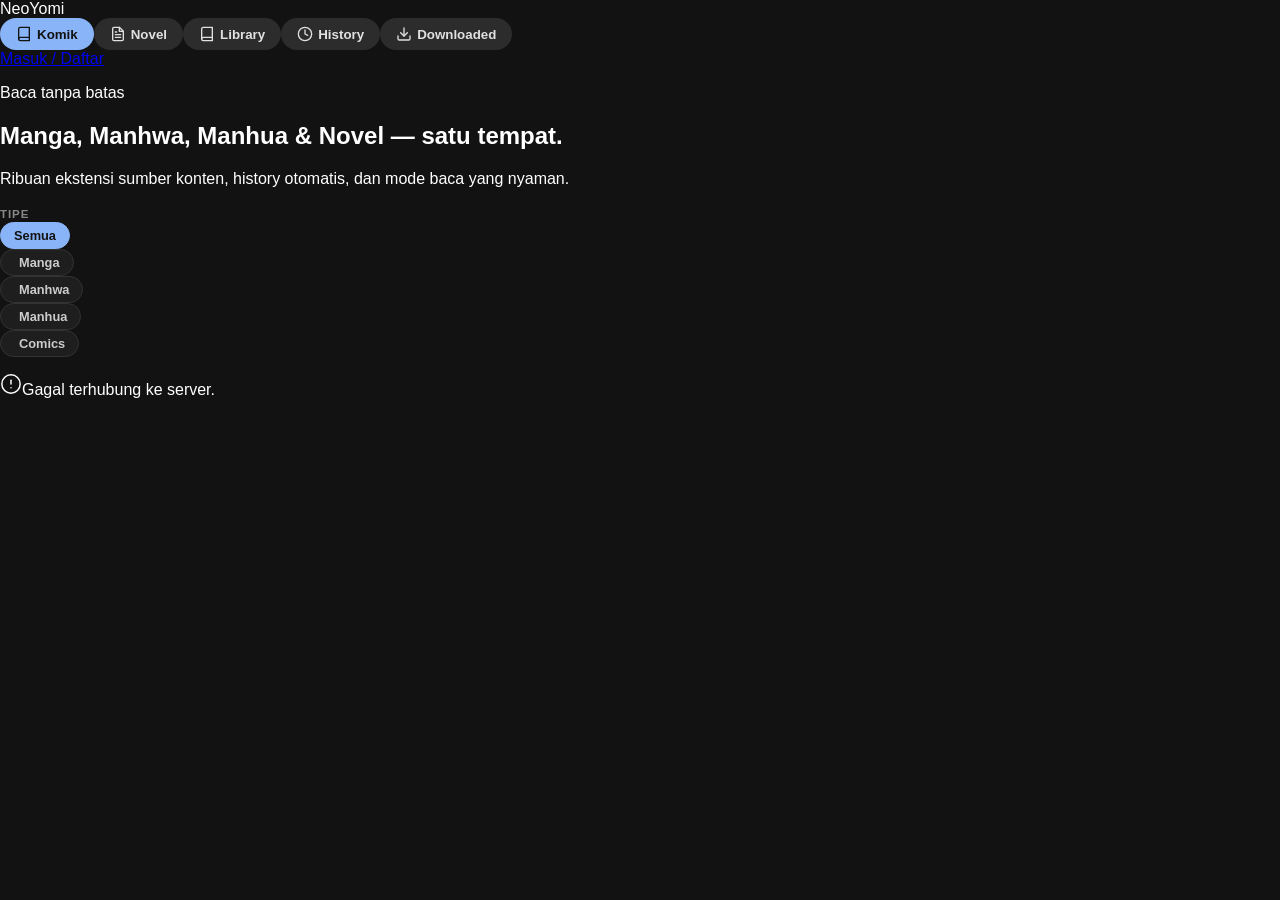
==== commit 2d72afa2: "Update index.html" ====
--- a/src/main/webapp/index.html
+++ b/src/main/webapp/index.html
@@ -3,858 +3,985 @@
 <head>
     <meta charset="UTF-8">
     <meta name="viewport" content="width=device-width, initial-scale=1.0">
-    <title>NeoYomi - Web Manga Reader</title>
+    <title>NeoYomi — Web Manga Reader</title>
+    <link rel="preconnect" href="https://fonts.googleapis.com">
+    <link rel="preconnect" href="https://fonts.gstatic.com" crossorigin>
+    <link href="https://fonts.googleapis.com/css2?family=Inter:wght@400;500;600&family=Syne:wght@700;800&display=swap" rel="stylesheet">
     <link rel="stylesheet" href="css/style.css">
 </head>
 <body>
 
-<div class="header">
-    <h1 id="app-title">NeoYomi Extensions</h1>
-</div>
-
-<div class="controls" id="menu-utama">
-    <button id="btn-komik"   class="active" onclick="ubahTipe('komik')">📚 Ekstensi Komik</button>
-    <button id="btn-novel"   onclick="ubahTipe('novel')">📜 Ekstensi Novel</button>
-    <button id="btn-library" onclick="bukaHalamanLibrary()">🗂️ Library</button>
-    <button id="btn-downloaded" onclick="bukaHalamanDownloaded()">⬇️ Downloaded</button>
-    <button id="btn-history" onclick="bukaHalamanHistory()">🕒 History</button>
-    <button id="btn-admin"   onclick="bukaPanelAdmin()" style="display:none;background-color:#e74c3c;">🛠️ Panel Admin</button>
-</div>
-
-<div id="area-akun" style="padding:0 20px 15px 20px;display:flex;gap:10px;align-items:center;"></div>
-
-<div id="area-filter-tipe" style="display:none;">
-    <div class="filter-section">
-        <div class="filter-label">📂 Tipe</div>
-        <div class="filter-chips" id="chips-tipe">
-            <button class="chip active" data-value="all"     onclick="setFilterTipe(this)">🌐 Semua</button>
-            <button class="chip"        data-value="manga"   onclick="setFilterTipe(this)">🇯🇵 Manga</button>
-            <button class="chip"        data-value="manhwa"  onclick="setFilterTipe(this)">🇰🇷 Manhwa</button>
-            <button class="chip"        data-value="manhua"  onclick="setFilterTipe(this)">🇨🇳 Manhua</button>
-            <button class="chip"        data-value="comics"  onclick="setFilterTipe(this)">🦸 Comics</button>
-            <button class="chip"        data-value="webtoon" onclick="setFilterTipe(this)">📱 Webtoon</button>
+    <!-- ===== NAVBAR ===== -->
+    <header class="navbar">
+        <div class="navbar-inner">
+            <div class="logo" id="app-title" style="transition: color 0.2s;">
+                <span class="logo-neo">Neo</span><span class="logo-yomi">Yomi</span>
+            </div>
+
+            <nav class="nav-tabs" id="menu-utama">
+                <button id="btn-komik"   class="nav-tab active" onclick="ubahTipe('komik')">
+                    <svg width="16" height="16" viewBox="0 0 24 24" fill="none" stroke="currentColor" stroke-width="2" stroke-linecap="round" stroke-linejoin="round"><path d="M4 19.5A2.5 2.5 0 0 1 6.5 17H20"/><path d="M6.5 2H20v20H6.5A2.5 2.5 0 0 1 4 19.5v-15A2.5 2.5 0 0 1 6.5 2z"/></svg>
+                    <span>Komik</span>
+                </button>
+                <button id="btn-novel"   class="nav-tab" onclick="ubahTipe('novel')">
+                    <svg width="16" height="16" viewBox="0 0 24 24" fill="none" stroke="currentColor" stroke-width="2" stroke-linecap="round" stroke-linejoin="round"><path d="M14 2H6a2 2 0 0 0-2 2v16a2 2 0 0 0 2 2h12a2 2 0 0 0 2-2V8z"/><polyline points="14 2 14 8 20 8"/><line x1="16" y1="13" x2="8" y2="13"/><line x1="16" y1="17" x2="8" y2="17"/><polyline points="10 9 9 9 8 9"/></svg>
+                    <span>Novel</span>
+                </button>
+                <button id="btn-library" class="nav-tab" onclick="bukaHalamanLibrary()">
+                    <svg width="16" height="16" viewBox="0 0 24 24" fill="none" stroke="currentColor" stroke-width="2" stroke-linecap="round" stroke-linejoin="round"><path d="M4 19.5A2.5 2.5 0 0 1 6.5 17H20"/><path d="M6.5 2H20v20H6.5A2.5 2.5 0 0 1 4 19.5v-15A2.5 2.5 0 0 1 6.5 2z"/></svg>
+                    <span>Library</span>
+                </button>
+                <button id="btn-history" class="nav-tab" onclick="bukaHalamanHistory()">
+                    <svg width="16" height="16" viewBox="0 0 24 24" fill="none" stroke="currentColor" stroke-width="2" stroke-linecap="round" stroke-linejoin="round"><circle cx="12" cy="12" r="10"/><polyline points="12 6 12 12 16 14"/></svg>
+                    <span>History</span>
+                </button>
+                <button id="btn-downloaded" class="nav-tab" onclick="bukaHalamanDownloaded()">
+                    <svg width="16" height="16" viewBox="0 0 24 24" fill="none" stroke="currentColor" stroke-width="2" stroke-linecap="round" stroke-linejoin="round"><path d="M21 15v4a2 2 0 0 1-2 2H5a2 2 0 0 1-2-2v-4"/><polyline points="7 10 12 15 17 10"/><line x1="12" y1="15" x2="12" y2="3"/></svg>
+                    <span>Downloaded</span>
+                </button>
+                <button id="btn-admin" class="nav-tab nav-tab--danger" onclick="bukaPanelAdmin()" style="display:none;">
+                    <svg width="16" height="16" viewBox="0 0 24 24" fill="none" stroke="currentColor" stroke-width="2" stroke-linecap="round" stroke-linejoin="round"><circle cx="12" cy="12" r="3"/><path d="M19.07 4.93a10 10 0 0 1 1.41 14.2M4.93 19.07A10 10 0 0 1 3.52 4.87"/></svg>
+                    <span>Admin</span>
+                </button>
+            </nav>
+
+            <div id="area-akun" class="area-akun"></div>
         </div>
-    </div>    
-</div>
-
-<div class="search-container" id="area-pencarian" style="display:none;">
-    <input type="text" id="input-keyword" class="search-input" placeholder="🔍 Ketik judul manga... (Tekan Enter)">
-    <button onclick="pemicuCariManga()" style="background-color:#8ab4f8;color:#121212;border-radius:25px;padding:0 20px;">Cari</button>
-</div>
-
-<div id="area-filter-browse" style="display:none;">
-    <div class="filter-section">
-        <div class="filter-label">🏷️ Filter Genre</div>
-        <div class="filter-chips" id="chips-browse-genre">
-            <button class="chip active" data-value="all" onclick="setFilterBrowse(this)">✨ Semua</button>
+    </header>
+
+    <!-- ===== HERO (hanya muncul di halaman awal) ===== -->
+    <section class="hero" id="area-hero">
+        <div class="hero-inner">
+            <p class="hero-eyebrow">Baca tanpa batas</p>
+            <h1 class="hero-headline">Manga, Manhwa, Manhua &amp; Novel — satu tempat.</h1>
+            <p class="hero-sub">Ribuan ekstensi sumber konten, history otomatis, dan mode baca yang nyaman.</p>
+        </div>
+        <div class="hero-panels" aria-hidden="true">
+            <div class="hero-panel hero-panel--1"></div>
+            <div class="hero-panel hero-panel--2"><div class="hero-panel-glow"></div></div>
+        </div>
+        <div class="hero-fade"></div>
+    </section>
+
+    <!-- ===== FILTER TIPE ===== -->
+    <div id="area-filter-tipe" style="display:none;">
+        <div class="filter-bar">
+            <span class="filter-label">Tipe</span>
+            <div class="chips" id="chips-tipe">
+                <button class="chip active" data-value="all"    onclick="setFilterTipe(this)">Semua</button>
+                <button class="chip"        data-value="manga"  onclick="setFilterTipe(this)"><span class="chip-dot chip-dot--manga"></span>Manga</button>
+                <button class="chip"        data-value="manhwa" onclick="setFilterTipe(this)"><span class="chip-dot chip-dot--manhwa"></span>Manhwa</button>
+                <button class="chip"        data-value="manhua" onclick="setFilterTipe(this)"><span class="chip-dot chip-dot--manhua"></span>Manhua</button>
+                <button class="chip"        data-value="comics" onclick="setFilterTipe(this)"><span class="chip-dot chip-dot--comics"></span>Comics</button>
+            </div>
+        </div>
+        <div class="filter-bar" id="area-filter-genre" style="display:none;">
+            <span class="filter-label">Genre</span>
+            <div class="chips" id="chips-genre">
+                <button class="chip active" data-value="all" onclick="setFilterGenre(this)">Semua Genre</button>
+            </div>
         </div>
     </div>
-</div>
-
-<div id="konten-dinamis">
-    <div class="grid-container" id="rak-konten"></div>
-</div>
-
-<script>
-// ============================================================
-// STATE GLOBAL
-// ============================================================
-let tipeAktif           = 'komik';
-let namaEkstensiAktif   = '';
-let filterBahasaAktif   = 'all';
-let filterTipeAktif     = 'all';
-let filterGenreAktif    = 'all';
-let filterBrowseAktif   = 'all';
-let malIdDetailAktif    = null;
-let mangaIdDetailAktif  = null; // mangaId string untuk library
-let dataBrowseSaatIni   = [];
-let dataEkstensiSaatIni = [];
-let dataMangaSaatIni    = {};
-let statusLoginAktif    = { loggedIn: false };
-
-// ============================================================
-// 1. TAB UTAMA
-// ============================================================
-function ubahTipe(tipeBaru) {
-    tipeAktif = tipeBaru;
-    document.getElementById('btn-komik').className   = (tipeBaru === 'komik') ? 'active' : '';
-    document.getElementById('btn-novel').className   = (tipeBaru === 'novel') ? 'active' : '';
-    document.getElementById('btn-history').className = '';
-    document.getElementById('btn-library').className = '';
-    document.getElementById('btn-downloaded').className = '';
-    document.getElementById('menu-utama').style.display         = 'flex';
-    document.getElementById('area-pencarian').style.display     = 'none';
-    document.getElementById('area-filter-browse').style.display = 'none';
-    document.getElementById('area-filter-tipe').style.display   = (tipeBaru === 'komik') ? 'block' : 'none';
-
-    const h = document.getElementById('app-title');
-    h.innerText    = 'NeoYomi Extensions';
-    h.style.cursor = 'default';
-    h.onclick      = null;
-
-    document.getElementById('konten-dinamis').innerHTML =
-        '<div class="grid-container" id="rak-konten"></div>';
-
-    filterTipeAktif  = 'all';
-    filterGenreAktif = 'all';
-    resetChips('chips-tipe');
-    muatDaftarEkstensi();
-}
-
-function resetChips(id) {
-    const c = document.getElementById(id);
-    if (!c) return;
-    c.querySelectorAll('.chip').forEach(btn =>
-        btn.classList.toggle('active', btn.dataset.value === 'all'));
-}
-
-// ============================================================
-// 2. MUAT DAFTAR EKSTENSI
-// ============================================================
-function muatDaftarEkstensi() {
-    const rak = document.getElementById('rak-konten');
-    if (!rak) return;
-    rak.innerHTML = '<p style="text-align:center;grid-column:1/-1;padding:20px;color:#aaa;">Memuat ekstensi...</p>';
-    fetch(`api/${tipeAktif}?search=`)
-        .then(r => r.json())
-        .then(data => {
-            dataEkstensiSaatIni = data || [];
-            renderDaftarEkstensi();
-        })
-        .catch(() => {
-            rak.innerHTML = '<p style="color:red;text-align:center;grid-column:1/-1;padding:20px;">Gagal terhubung ke database.</p>';
+
+    <!-- ===== SEARCH BAR ===== -->
+    <div class="search-wrap" id="area-pencarian" style="display:none;">
+        <div class="search-box">
+            <svg class="search-icon" width="18" height="18" viewBox="0 0 24 24" fill="none" stroke="currentColor" stroke-width="2" stroke-linecap="round" stroke-linejoin="round"><circle cx="11" cy="11" r="8"/><line x1="21" y1="21" x2="16.65" y2="16.65"/></svg>
+            <input type="text" id="input-keyword" class="search-input" placeholder="Cari judul... (Enter untuk cari)">
+            <button class="search-btn" onclick="pemicuCariManga()">
+                <svg width="14" height="14" viewBox="0 0 24 24" fill="none" stroke="currentColor" stroke-width="2.5" stroke-linecap="round" stroke-linejoin="round"><circle cx="11" cy="11" r="8"/><line x1="21" y1="21" x2="16.65" y2="16.65"/></svg>
+                Cari
+            </button>
+        </div>
+    </div>
+
+    <!-- ===== FILTER BROWSE ===== -->
+    <div id="area-filter-browse" style="display:none;">
+        <div class="filter-bar">
+            <span class="filter-label">Genre</span>
+            <div class="chips" id="chips-browse-genre">
+                <button class="chip active" data-value="all" onclick="setFilterBrowse(this)">Semua</button>
+            </div>
+        </div>
+    </div>
+
+    <!-- ===== KONTEN UTAMA ===== -->
+    <main id="konten-dinamis">
+        <div class="grid" id="rak-konten"></div>
+    </main>
+
+    <script>
+        // ============================================================
+        // STATE GLOBAL
+        // ============================================================
+        let tipeAktif           = 'komik';
+        let dataMangaSaatIni    = {};
+        let namaEkstensiAktif   = '';
+        let filterBahasaAktif   = 'all';
+        let filterTipeAktif     = 'all';
+        let filterGenreAktif    = 'all';
+        let filterBrowseAktif   = 'all';
+        let malIdDetailAktif    = null;
+        let dataBrowseSaatIni   = [];
+        let statusLoginAktif    = { loggedIn: false, username: null, role: null };
+        let mangaIdDetailAktif  = null;
+
+        // ============================================================
+        // STATE MESSAGE HELPER
+        // ============================================================
+        const ICON_LOADING = '<svg width="22" height="22" viewBox="0 0 24 24" fill="none" stroke="currentColor" stroke-width="2" stroke-linecap="round" stroke-linejoin="round" class="spin"><path d="M21 12a9 9 0 1 1-6.219-8.56"/></svg>';
+        const ICON_EMPTY   = '<svg width="22" height="22" viewBox="0 0 24 24" fill="none" stroke="currentColor" stroke-width="1.6" stroke-linecap="round" stroke-linejoin="round"><path d="M4 19.5A2.5 2.5 0 0 1 6.5 17H20"/><path d="M6.5 2H20v20H6.5A2.5 2.5 0 0 1 4 19.5v-15A2.5 2.5 0 0 1 6.5 2z"/></svg>';
+        const ICON_ERROR   = '<svg width="22" height="22" viewBox="0 0 24 24" fill="none" stroke="currentColor" stroke-width="1.6" stroke-linecap="round" stroke-linejoin="round"><circle cx="12" cy="12" r="10"/><line x1="12" y1="8" x2="12" y2="12"/><line x1="12" y1="16" x2="12.01" y2="16"/></svg>';
+
+        function stateMsg(kind, text) {
+            const icon = kind === 'error' ? ICON_ERROR : (kind === 'loading' ? ICON_LOADING : ICON_EMPTY);
+            const cls  = kind === 'error' ? 'state-msg state-msg--error' : 'state-msg';
+            return `<p class="${cls}">${icon}${text}</p>`;
+        }
+
+        // ============================================================
+        // 1. DAFTAR EKSTENSI
+        // ============================================================
+        function ubahTipe(tipeBaru) {
+            tipeAktif = tipeBaru;
+            document.getElementById('btn-komik').classList.toggle('active',   tipeBaru === 'komik');
+            document.getElementById('btn-novel').classList.toggle('active',   tipeBaru === 'novel');
+            document.getElementById('btn-library').classList.remove('active');
+            document.getElementById('btn-history').classList.remove('active');
+            document.getElementById('btn-downloaded').classList.remove('active');
+
+            document.getElementById('menu-utama').style.display         = 'flex';
+            document.getElementById('area-pencarian').style.display     = 'none';
+            document.getElementById('area-filter-browse').style.display = 'none';
+            document.getElementById('area-filter-tipe').style.display   = (tipeBaru === 'komik') ? 'block' : 'none';
+
+            // Tampilkan hero jika pertama kali
+            document.getElementById('area-hero').style.display = 'block';
+
+            const headerTitle = document.getElementById('app-title');
+            headerTitle.innerHTML = '<span class="logo-neo">Neo</span><span class="logo-yomi">Yomi</span>';
+            headerTitle.style.cursor = 'default';
+            headerTitle.onclick      = null;
+
+            document.getElementById('konten-dinamis').innerHTML = '<div class="grid" id="rak-konten"></div>';
+
+            filterTipeAktif  = 'all';
+            filterGenreAktif = 'all';
+            resetChips('chips-tipe');
+            resetChips('chips-genre');
+
+            muatDaftarEkstensi();
+        }
+
+        function resetChips(containerId) {
+            const container = document.getElementById(containerId);
+            if (!container) return;
+            container.querySelectorAll('.chip').forEach(c => {
+                c.classList.toggle('active', c.dataset.value === 'all');
+            });
+        }
+
+        function muatDaftarEkstensi() {
+            const rak = document.getElementById('rak-konten');
+            if (!rak) return;
+            rak.innerHTML = stateMsg('loading', 'Memuat ekstensi...');
+
+            let url = `api/${tipeAktif}?search=`;
+            if (tipeAktif === 'komik') url += `&type=${filterTipeAktif}&genre=${filterGenreAktif}`;
+
+            fetch(url)
+                .then(r => r.json())
+                .then(data => {
+                    let html = '';
+                    if (!data || data.length === 0) {
+                        html = stateMsg('empty', 'Tidak ada ekstensi ditemukan.');
+                    } else {
+                        data.forEach(item => {
+                            const info      = item.version ? item.version : item.site;
+                            const logo      = `https://ui-avatars.com/api/?name=${encodeURIComponent(item.name.charAt(0))}&background=1a1a2e&color=a78bfa&size=256&bold=true`;
+                            const typeBadge = tipeAktif === 'komik' ? getBadgeTipe(item.type) : '';
+                            const genres    = (item.genres && item.genres.length > 0) ? item.genres.slice(0,3).join(' · ') : '';
+                            html += `
+                            <div class="card" style="background-image:url('${logo}')" onclick="bukaEkstensi('${item.name}')">
+                                <div class="card-overlay">
+                                    ${typeBadge}
+                                    <div class="card-title">${item.name}</div>
+                                    <div class="card-meta">${info} &middot; ${item.lang.toUpperCase()}</div>
+                                    ${genres ? `<div class="card-genre">${genres}</div>` : ''}
+                                </div>
+                            </div>`;
+                        });
+                    }
+                    rak.innerHTML = html;
+                })
+                .catch(() => {
+                    rak.innerHTML = stateMsg('error', 'Gagal terhubung ke server.');
+                });
+        }
+
+        function getBadgeTipe(type) {
+            const map = {
+                manga:  { label: 'Manga',  cls: 'badge--manga'  },
+                manhwa: { label: 'Manhwa', cls: 'badge--manhwa' },
+                manhua: { label: 'Manhua', cls: 'badge--manhua' },
+                comics: { label: 'Comics', cls: 'badge--comics' }
+            };
+            const t = map[type] || { label: type || 'Manga', cls: '' };
+            return `<div class="type-badge ${t.cls}"><span class="dot"></span>${t.label}</div>`;
+        }
+
+        // ============================================================
+        // 2. CHIPS FILTER
+        // ============================================================
+        function setFilterTipe(chipEl) {
+            document.querySelectorAll('#chips-tipe .chip').forEach(c => c.classList.remove('active'));
+            chipEl.classList.add('active');
+            filterTipeAktif  = chipEl.dataset.value;
+            filterGenreAktif = 'all';
+            resetChips('chips-genre');
+            muatDaftarEkstensi();
+        }
+
+        function setFilterGenre(chipEl) {
+            document.querySelectorAll('#chips-genre .chip').forEach(c => c.classList.remove('active'));
+            chipEl.classList.add('active');
+            filterGenreAktif = chipEl.dataset.value;
+            muatDaftarEkstensi();
+        }
+
+        function muatChipsGenre() {
+            fetch('api/komik?action=genres')
+                .then(r => r.json())
+                .then(genres => {
+                    if (!genres || genres.length === 0) return;
+                    const container = document.getElementById('chips-genre');
+                    container.innerHTML = '<button class="chip active" data-value="all" onclick="setFilterGenre(this)">Semua Genre</button>';
+                    genres.forEach(g => {
+                        const btn = document.createElement('button');
+                        btn.className     = 'chip';
+                        btn.dataset.value = g;
+                        btn.textContent   = g;
+                        btn.onclick       = function() { setFilterGenre(this); };
+                        container.appendChild(btn);
+                    });
+                    document.getElementById('area-filter-genre').style.display = 'block';
+                })
+                .catch(() => {
+                    document.getElementById('area-filter-genre').style.display = 'none';
+                });
+        }
+
+        // ============================================================
+        // 3. BUKA EKSTENSI
+        // ============================================================
+        function bukaEkstensi(namaEkstensi) {
+            namaEkstensiAktif = namaEkstensi;
+            document.getElementById('area-hero').style.display          = 'none';
+            document.getElementById('area-pencarian').style.display     = 'flex';
+            document.getElementById('area-filter-tipe').style.display   = 'none';
+            document.getElementById('area-filter-browse').style.display = 'block';
+            document.getElementById('konten-dinamis').innerHTML         = '<div class="grid" id="rak-konten"></div>';
+
+            const headerTitle = document.getElementById('app-title');
+            headerTitle.innerHTML    = `<span class="back-arrow">←</span> ${namaEkstensi}`;
+            headerTitle.style.cursor = 'pointer';
+            headerTitle.onclick      = () => ubahTipe(tipeAktif);
+
+            document.getElementById('input-keyword').value = '';
+            filterBrowseAktif = 'all';
+            document.querySelectorAll('#chips-browse-genre .chip').forEach(c => c.classList.toggle('active', c.dataset.value === 'all'));
+
+            eksekusiAmbilAPI('');
+        }
+
+        function setFilterBrowse(chipEl) {
+            document.querySelectorAll('#chips-browse-genre .chip').forEach(c => c.classList.remove('active'));
+            chipEl.classList.add('active');
+            filterBrowseAktif = chipEl.dataset.value;
+            renderHasilBrowse(dataBrowseSaatIni);
+        }
+
+        function pemicuCariManga() {
+            eksekusiAmbilAPI(document.getElementById('input-keyword').value);
+        }
+
+        document.getElementById('input-keyword').addEventListener('keypress', e => {
+            if (e.key === 'Enter') pemicuCariManga();
         });
-}
-
-function renderDaftarEkstensi() {
-    const rak = document.getElementById('rak-konten');
-    if (!rak) return;
-
-    let filtered = dataEkstensiSaatIni;
-    if (filterTipeAktif !== 'all') {
-        filtered = filtered.filter(item => item.type && item.type.toLowerCase() === filterTipeAktif);
-    }
-    
-    if (filtered.length === 0) {
-        rak.innerHTML = '<p style="text-align:center;grid-column:1/-1;color:#aaa;padding:40px;">Tidak ada ekstensi ditemukan.</p>';
-        return;
-    }
-
-    let html = '';
-    filtered.forEach(item => {
-        const info      = item.version ? item.version : (item.site || '-');
-        const logo      = `https://ui-avatars.com/api/?name=${encodeURIComponent(item.name.charAt(0))}&background=2c2c2c&color=fff&size=256`;
-        const typeBadge = item.type ? getBadgeTipe(item.type) : '';
-        const safeName  = item.name.replace(/'/g, "\\'");
-
-        html += `
-        <div class="card" style="background-image:url('${logo}')" onclick="bukaEkstensi('${safeName}')">
-            <div class="card-overlay">
-                ${typeBadge}
-                <div class="judul">${item.name}</div>
-                <div class="badge">${info} • ${item.lang.toUpperCase()}</div>
-            </div>
-        </div>`;
-    });
-    rak.innerHTML = html;
-}
-
-function getBadgeTipe(type) {
-    const map = {
-        manga:   { emoji: '🇯🇵', label: 'Manga',   color: '#e74c3c' },
-        manhwa:  { emoji: '🇰🇷', label: 'Manhwa',  color: '#3498db' },
-        manhua:  { emoji: '🇨🇳', label: 'Manhua',  color: '#e67e22' },
-        comics:  { emoji: '🦸',  label: 'Comics',  color: '#9b59b6' },
-        webtoon: { emoji: '📱',  label: 'Webtoon', color: '#27ae60' }
-    };
-    const t = map[(type||'').toLowerCase()] || { emoji: '📖', label: type, color: '#555' };
-    return `<div class="type-badge" style="background:${t.color}">${t.emoji} ${t.label}</div>`;
-}
-
-// ============================================================
-// 3. FILTER CHIPS
-// ============================================================
-function setFilterTipe(chipEl) {
-    document.querySelectorAll('#chips-tipe .chip').forEach(c => c.classList.remove('active'));
-    chipEl.classList.add('active');
-    filterTipeAktif  = chipEl.dataset.value;
-    renderDaftarEkstensi();
-}
-
-// ============================================================
-// 4. BROWSE MANGA
-// ============================================================
-function bukaEkstensi(namaEkstensi) {
-    namaEkstensiAktif = namaEkstensi;
-    document.getElementById('area-pencarian').style.display     = 'flex';
-    document.getElementById('area-filter-tipe').style.display   = 'none';
-    document.getElementById('area-filter-browse').style.display = 'block';
-    document.getElementById('konten-dinamis').innerHTML =
-        '<div class="grid-container" id="rak-konten"></div>';
-
-    const h = document.getElementById('app-title');
-    h.innerText    = `← Browse: ${namaEkstensi}`;
-    h.style.cursor = 'pointer';
-    h.onclick      = () => ubahTipe(tipeAktif);
-
-    document.getElementById('input-keyword').value = '';
-    filterBrowseAktif = 'all';
-    resetChips('chips-browse-genre');
-    eksekusiAmbilAPI('');
-}
-
-function setFilterBrowse(chipEl) {
-    document.querySelectorAll('#chips-browse-genre .chip').forEach(c => c.classList.remove('active'));
-    chipEl.classList.add('active');
-    filterBrowseAktif = chipEl.dataset.value;
-    renderHasilBrowse(dataBrowseSaatIni);
-}
-
-function pemicuCariManga() {
-    eksekusiAmbilAPI(document.getElementById('input-keyword').value);
-}
-
-document.getElementById('input-keyword').addEventListener('keypress', e => {
-    if (e.key === 'Enter') pemicuCariManga();
-});
-
-// ============================================================
-// 5. SEARCH MANGA
-// ============================================================
-function eksekusiAmbilAPI(keyword) {
-    const rak = document.getElementById('rak-konten');
-    rak.innerHTML = '<p style="text-align:center;grid-column:1/-1;padding:20px;color:#aaa;">Sedang mencari komik...</p>';
-
-    fetch('api/scrape?search=' + encodeURIComponent(keyword))
-        .then(r => r.json())
-        .then(data => {
-            dataBrowseSaatIni = data || [];
-            filterBrowseAktif = 'all';
-            resetChips('chips-browse-genre');
-            bangunChipsBrowseGenre(dataBrowseSaatIni);
-            renderHasilBrowse(dataBrowseSaatIni);
-        })
-        .catch(err => {
-            console.error(err);
-            rak.innerHTML = '<p style="color:red;text-align:center;grid-column:1/-1;padding:20px;">Gagal memuat data manga.</p>';
-        });
-}
-
-function bangunChipsBrowseGenre(data) {
-    const genreSet = new Set();
-    data.forEach(komik => {
-        if (komik.genres) komik.genres.forEach(g => { if (g) genreSet.add(g.trim()); });
-    });
-    const container = document.getElementById('chips-browse-genre');
-    container.innerHTML = '<button class="chip active" data-value="all" onclick="setFilterBrowse(this)">✨ Semua</button>';
-    [...genreSet].sort().forEach(g => {
-        const btn = document.createElement('button');
-        btn.className = 'chip'; btn.dataset.value = g; btn.textContent = g;
-        btn.onclick = function() { setFilterBrowse(this); };
-        container.appendChild(btn);
-    });
-}
-
-function renderHasilBrowse(data) {
-    const rak = document.getElementById('rak-konten');
-    const filtered = (filterBrowseAktif === 'all')
-        ? data
-        : data.filter(k => k.genres && k.genres.map(g => g.trim()).includes(filterBrowseAktif));
-
-    if (!filtered || filtered.length === 0) {
-        rak.innerHTML = '<p style="text-align:center;grid-column:1/-1;color:#aaa;padding:40px;">Tidak ada komik ditemukan.</p>';
-        return;
-    }
-
-    let html = '';
-    filtered.forEach(komik => {
-        const genre     = (komik.genres && komik.genres.length > 0) ? komik.genres.join(', ') : 'Manga';
-        const safeJudul = komik.judul.replace(/'/g, "\\'").replace(/"/g, '&quot;');
-        const safeUrl   = (komik.urlTarget || '').replace(/'/g, "\\'");
-
-        html += `<div class="card" style="background-image:url('${komik.gambarSampul}')" onclick="bukaDetailManga(${komik.malId}, '${safeUrl}')">
-            <div class="card-overlay" style="padding:10px;">
-                <div class="judul" style="font-size:0.9em;font-weight:bold;">${komik.judul}</div>
-                <div style="font-size:0.7em;color:#8ab4f8;margin-bottom:8px;">${genre}</div>
-            </div>
-        </div>`;
-    });
-    rak.innerHTML = html;
-}
-
-// ============================================================
-// 6. HALAMAN DETAIL MANGA + TOMBOL LIBRARY
-// ============================================================
-function bukaDetailManga(malId, mangaUrl, lang) {
-    malIdDetailAktif   = malId;
-    mangaIdDetailAktif = mangaUrl || String(malId);
-    filterBahasaAktif  = lang || 'all';
-
-    document.getElementById('konten-dinamis').innerHTML =
-        "<p style='text-align:center;padding:40px;color:#aaa;'>Memuat detail manga...</p>";
-    document.getElementById('area-pencarian').style.display     = 'none';
-    document.getElementById('area-filter-browse').style.display = 'none';
-    document.getElementById('menu-utama').style.display         = 'none';
-    document.getElementById('area-filter-tipe').style.display   = 'none';
-
-    const h = document.getElementById('app-title');
-    h.innerText    = '← Kembali';
-    h.style.cursor = 'pointer';
-    h.onclick      = () => bukaEkstensi(namaEkstensiAktif);
-
-    fetch(`api/detail?malId=${malId}&lang=${filterBahasaAktif}`)
-        .then(r => r.json())
-        .then(komik => {
-            if (komik.error) {
-                document.getElementById('konten-dinamis').innerHTML =
-                    `<p style="color:red;text-align:center;padding:40px;">Error: ${komik.error}</p>`;
+
+        // ============================================================
+        // 4. SEARCH
+        // ============================================================
+        function eksekusiAmbilAPI(keyword) {
+            const rak = document.getElementById('rak-konten');
+            rak.innerHTML = stateMsg('loading', 'Mencari komik...');
+
+            fetch('api/scrape?search=' + encodeURIComponent(keyword) +
+                  '&type=' + encodeURIComponent(filterTipeAktif) +
+                  '&genre=' + encodeURIComponent(filterBrowseAktif))
+                .then(r => r.json())
+                .then(data => {
+                    dataBrowseSaatIni = data || [];
+                    bangunChipsBrowseGenre(dataBrowseSaatIni);
+                    renderHasilBrowse(dataBrowseSaatIni);
+                })
+                .catch(err => console.error(err));
+        }
+
+        function bangunChipsBrowseGenre(data) {
+            const genreSet = new Set();
+            data.forEach(komik => { if (komik.genres) komik.genres.forEach(g => genreSet.add(g)); });
+
+            const container = document.getElementById('chips-browse-genre');
+            container.innerHTML = '<button class="chip active" data-value="all" onclick="setFilterBrowse(this)">Semua</button>';
+            [...genreSet].sort().forEach(g => {
+                const btn = document.createElement('button');
+                btn.className     = 'chip';
+                btn.dataset.value = g;
+                btn.textContent   = g;
+                btn.onclick       = function() { setFilterBrowse(this); };
+                container.appendChild(btn);
+            });
+        }
+
+        function renderHasilBrowse(data) {
+            const rak = document.getElementById('rak-konten');
+            const filtered = (filterBrowseAktif === 'all')
+                ? data
+                : data.filter(k => k.genres && k.genres.includes(filterBrowseAktif));
+
+            if (!filtered || filtered.length === 0) {
+                rak.innerHTML = stateMsg('empty', 'Tidak ada komik ditemukan.');
                 return;
             }
 
-            dataMangaSaatIni = komik;
-            h.innerText = '← Detail: ' + komik.judul;
-
-            const synopsis = (komik.synopsis && komik.synopsis.trim() !== '')
-                ? komik.synopsis : 'Sinopsis tidak tersedia.';
-
-            let chapterHTML = '';
-            if (!komik.chapters || komik.chapters.length === 0) {
-                chapterHTML = `<p style="color:#888;padding:12px;">Belum ada chapter${filterBahasaAktif !== 'all' ? ' untuk bahasa yang dipilih' : ''}.</p>`;
-            } else {
-                komik.chapters.forEach(ch => {
-                    const langBadge = (filterBahasaAktif === 'all' && ch.translatedLanguage)
-                        ? `<span class="lang-badge lang-${ch.translatedLanguage}">${ch.translatedLanguage.toUpperCase()}</span>`
-                        : '';
-                    chapterHTML += `
-                    <div class="chapter-item" onclick="bukaRuangBaca('${ch.id}')">
-                        <div>
-                            <div class="chapter-num">Chapter ${ch.number} ${langBadge}</div>
-                            <div class="chapter-title">${ch.title || ''}</div>
-                        </div>
-                    </div>`;
-                });
-            }
-
-            const filterHTML = `
-            <div class="lang-filter">
-                <span style="font-size:0.8em;color:#aaa;margin-right:8px;">Filter:</span>
-                <button class="lang-btn ${filterBahasaAktif==='all'?'active':''}" onclick="gantiFilterBahasa('all')">🌐 Semua</button>
-                <button class="lang-btn ${filterBahasaAktif==='id' ?'active':''}" onclick="gantiFilterBahasa('id')">🇮🇩 Indonesia</button>
-                <button class="lang-btn ${filterBahasaAktif==='en' ?'active':''}" onclick="gantiFilterBahasa('en')">🇬🇧 English</button>
-            </div>`;
-
-            // Tombol library — cek dulu apakah sudah ada
-            const safeJudul = komik.judul.replace(/'/g, "\\'");
-            const safeCover = komik.gambarSampul.replace(/'/g, "\\'");
-            const safeId    = mangaIdDetailAktif.replace(/'/g, "\\'");
-
-            const tombolLibrary = statusLoginAktif.loggedIn
-                ? `<button id="btn-tambah-library"
-                        onclick="tambahKeLibrary('${safeId}','${safeJudul}','${safeCover}','manga')"
-                        class="btn-library-detail">
-                        🗂️ + Tambah ke Library
-                   </button>`
-                : `<button onclick="window.location.href='login.html'" class="btn-library-detail" style="background:#444;">
-                        🔑 Login untuk simpan ke Library
-                   </button>`;
-            
-            const tombolDownloaded = statusLoginAktif.loggedIn
-    ? `<button id="btn-tandai-downloaded"
-            onclick="tandaiDownloaded('${safeId}','${safeJudul}','${safeCover}')"
-            class="btn-downloaded-detail">
-            ⬇️ Tandai Downloaded
-       </button>`
-    : '';
-
-            document.getElementById('konten-dinamis').innerHTML = `
-            <div class="detail-container">
-                <div class="detail-cover" style="background-image:url('${komik.gambarSampul}')"></div>
-                <div class="detail-info">
-                    <h2>${komik.judul}</h2>
-                    <p style="color:#8ab4f8;">${komik.genres.join(', ')}</p>
-                    <div class="synopsis-box">${synopsis}</div>
-                    ${tombolLibrary}
-                    ${tombolDownloaded}
-                    ${filterHTML}
-                    <div class="chapter-list">${chapterHTML}</div>
-                </div>
-            </div>`;
-
-            catatKeHistory(malId, komik.judul, komik.gambarSampul, komik.genres.join(','));
-        })
-        .catch(e => {
-            console.error(e);
-            document.getElementById('konten-dinamis').innerHTML =
-                "<p style='color:red;text-align:center;padding:40px;'>Gagal memuat detail manga.</p>";
-        });
-}
-
-function gantiFilterBahasa(lang) {
-    if (lang === filterBahasaAktif) return;
-    bukaDetailManga(malIdDetailAktif, mangaIdDetailAktif, lang);
-}
-
-// ============================================================
-// 7. RUANG BACA
-// ============================================================
-function bukaRuangBaca(chapterId) {
-    document.getElementById('konten-dinamis').innerHTML =
-        "<p style='text-align:center;padding:40px;color:#aaa;'>Memuat chapter...</p>";
-
-    const h = document.getElementById('app-title');
-    h.innerText    = '← Kembali ke Detail';
-    h.style.cursor = 'pointer';
-    h.onclick      = () => bukaDetailManga(malIdDetailAktif, mangaIdDetailAktif, filterBahasaAktif);
-
-    fetch('api/read?chapterId=' + chapterId)
-        .then(r => r.json())
-        .then(pages => {
             let html = '';
-            pages.forEach(page => {
-                html += `<img class="reader-page" src="${page.imageUrl}" loading="lazy">`;
-            });
-            document.getElementById('konten-dinamis').innerHTML =
-                `<div class="reader-container">${html}</div>`;
-            window.scrollTo(0, 0);
-        })
-        .catch(e => {
-            console.error(e);
-            document.getElementById('konten-dinamis').innerHTML =
-                "<p style='color:red;text-align:center;padding:40px;'>Chapter gagal dimuat.</p>";
-        });
-}
-
-// ============================================================
-// 8. LIBRARY
-// ============================================================
-function tambahKeLibrary(mangaId, judul, cover, type) {
-    if (!statusLoginAktif.loggedIn) {
-        alert('Kamu harus login dulu!');
-        window.location.href = 'login.html';
-        return;
-    }
-
-    const formData = new URLSearchParams();
-    formData.append('mangaId', mangaId);
-    formData.append('judul',   judul);
-    formData.append('cover',   cover);
-    formData.append('type',    type || 'manga');
-
-    fetch('api/library', { method: 'POST', body: formData })
-        .then(r => r.json())
-        .then(data => {
-            const btn = document.getElementById('btn-tambah-library');
-            if (data.success) {
-                if (btn) {
-                    btn.textContent        = '✅ Tersimpan di Library';
-                    btn.disabled           = true;
-                    btn.style.background   = '#27ae60';
-                    btn.style.cursor       = 'default';
-                }
-            } else {
-                if (btn) {
-                    btn.textContent        = '✅ Sudah di Library';
-                    btn.disabled           = true;
-                    btn.style.background   = '#555';
-                }
-            }
-        })
-        .catch(() => alert('Gagal menghubungi server.'));
-}
-
-function bukaHalamanLibrary() {
-    document.getElementById('btn-komik').className   = '';
-    document.getElementById('btn-novel').className   = '';
-    document.getElementById('btn-history').className = '';
-    document.getElementById('btn-library').className = 'active';
-    document.getElementById('area-pencarian').style.display     = 'none';
-    document.getElementById('area-filter-tipe').style.display   = 'none';
-    document.getElementById('area-filter-browse').style.display = 'none';
-    document.getElementById('menu-utama').style.display         = 'flex';
-    document.getElementById('btn-downloaded').className = '';
-    const h = document.getElementById('app-title');
-    h.innerText    = '🗂️ My Library';
-    h.style.cursor = 'default';
-    h.onclick      = null;
-
-    if (!statusLoginAktif.loggedIn) {
-        document.getElementById('konten-dinamis').innerHTML = `
-        <div style="text-align:center;padding:60px 20px;">
-            <div style="font-size:3em;margin-bottom:16px;">🔒</div>
-            <p style="color:#aaa;margin-bottom:20px;">Login dulu untuk melihat Library kamu.</p>
-            <button onclick="window.location.href='login.html'"
-                style="background:#8ab4f8;color:#121212;padding:10px 24px;border-radius:20px;font-size:1em;">
-                🔑 Login
-            </button>
-        </div>`;
-        return;
-    }
-
-    document.getElementById('konten-dinamis').innerHTML =
-        '<div class="grid-container" id="rak-konten"><p style="text-align:center;grid-column:1/-1;color:#aaa;padding:20px;">Memuat library...</p></div>';
-
-    fetch('api/library')
-        .then(r => r.json())
-        .then(data => {
-            const rak = document.getElementById('rak-konten');
-            if (data.error) {
-                rak.innerHTML = `<p style="color:red;text-align:center;grid-column:1/-1;">${data.error}</p>`;
-                return;
-            }
-            if (!data || data.length === 0) {
-                rak.innerHTML = `
-                <div style="text-align:center;grid-column:1/-1;padding:60px 20px;">
-                    <div style="font-size:3em;margin-bottom:16px;">📭</div>
-                    <p style="color:#aaa;">Library kamu masih kosong.</p>
-                    <p style="color:#666;font-size:0.85em;">Buka detail manga dan klik "+ Tambah ke Library"</p>
-                </div>`;
-                return;
-            }
-
-            let html = '';
-            data.forEach(item => {
-                const cover     = item.cover || `https://ui-avatars.com/api/?name=${encodeURIComponent((item.judul||'?').charAt(0))}&background=2c2c2c&color=fff&size=256`;
-                const safeId    = (item.mangaId || '').replace(/'/g, "\\'");
-                const safeJudul = (item.judul || 'Unknown').replace(/'/g, "\\'");
-
+            filtered.forEach(komik => {
+                const genre = (komik.genres && komik.genres.length > 0) ? komik.genres.join(' · ') : 'Manga';
+                const safeJudul = komik.judul.replace(/'/g, "\\'").replace(/"/g, '&quot;');
+                const safeUrl = (komik.urlTarget || '').replace(/'/g, "\\'");
+                
                 html += `
-                <div class="card" style="background-image:url('${cover}')">
-                    <div class="card-overlay" style="padding:10px;">
-                        <div class="judul" style="font-size:0.88em;font-weight:bold;">${item.judul || 'Unknown'}</div>
-                        <div class="badge" style="margin-bottom:8px;">${item.contentType || 'manga'}</div>
-                        <button onclick="event.stopPropagation();hapusDariLibrary('${safeId}','${safeJudul}')"
-                            style="background:#e74c3c;color:white;border:none;width:100%;
-                                   padding:5px;border-radius:4px;cursor:pointer;font-size:0.75em;">
-                            🗑️ Hapus dari Library
+                <div class="card" style="background-image:url('${komik.gambarSampul}')" onclick="bukaDetailManga(${komik.malId}, '${safeUrl}')">
+                    <div class="card-overlay">
+                        <div class="card-title">${komik.judul}</div>
+                        <div class="card-genre">${genre}</div>
+                        <button class="save-btn"
+                            onclick="event.stopPropagation(); tambahKeLibrary('${safeUrl}','${safeJudul}','${komik.gambarSampul}','manga')">
+                            <svg width="13" height="13" viewBox="0 0 24 24" fill="none" stroke="currentColor" stroke-width="2" stroke-linecap="round" stroke-linejoin="round"><path d="M19 21l-7-5-7 5V5a2 2 0 0 1 2-2h10a2 2 0 0 1 2 2z"/></svg>
+                            Simpan ke Library
                         </button>
                     </div>
                 </div>`;
             });
             rak.innerHTML = html;
-        })
-        .catch(() => {
-            document.getElementById('rak-konten').innerHTML =
-                '<p style="color:red;text-align:center;grid-column:1/-1;">Gagal memuat library.</p>';
-        });
-}
-
-function hapusDariLibrary(mangaId, judul) {
-    if (!confirm(`Hapus "${judul}" dari library?`)) return;
-
-    const formData = new URLSearchParams();
-    formData.append('_method', 'DELETE');
-    formData.append('mangaId', mangaId);
-
-    fetch('api/library', { method: 'POST', body: formData })
-        .then(r => r.json())
-        .then(data => {
-            if (data.success) bukaHalamanLibrary();
-            else alert(data.message || 'Gagal menghapus.');
-        })
-        .catch(() => alert('Gagal menghubungi server.'));
-}
-
-// ============================================================
-// 9. HISTORY
-// ============================================================
-function catatKeHistory(mangaId, judul, gambarSampul, tags) {
-    const formData = new URLSearchParams();
-    formData.append('mangaId',      mangaId);
-    formData.append('judul',        judul);
-    formData.append('gambarSampul', gambarSampul);
-    formData.append('tags',         tags);
-    fetch('api/history', { method: 'POST', body: formData })
-        .then(r => r.json())
-        .then(data => { if (data.status !== 'success') console.warn('History:', data.message); })
-        .catch(err => console.warn('Gagal catat history:', err));
-}
-
-function bukaHalamanHistory() {
-    document.getElementById('btn-komik').className   = '';
-    document.getElementById('btn-novel').className   = '';
-    document.getElementById('btn-history').className = 'active';
-    document.getElementById('btn-library').className = '';
-    document.getElementById('area-pencarian').style.display     = 'none';
-    document.getElementById('area-filter-tipe').style.display   = 'none';
-    document.getElementById('area-filter-browse').style.display = 'none';
-    document.getElementById('menu-utama').style.display         = 'flex';
-    document.getElementById('btn-downloaded').className = '';
-    const h = document.getElementById('app-title');
-    h.innerText    = '🕒 Reading History';
-    h.style.cursor = 'default';
-    h.onclick      = null;
-
-    document.getElementById('konten-dinamis').innerHTML =
-        '<div class="grid-container" id="rak-konten"><p style="text-align:center;grid-column:1/-1;color:#aaa;padding:20px;">Memuat riwayat...</p></div>';
-
-    fetch('api/history')
-        .then(r => r.json())
-        .then(data => {
-            const rak = document.getElementById('rak-konten');
-            if (!data || data.length === 0) {
-                rak.innerHTML = '<p style="text-align:center;grid-column:1/-1;color:#aaa;">Belum ada riwayat membaca.</p>';
+        }
+
+        // ============================================================
+        // 5. DETAIL MANGA + TOMBOL LIBRARY
+        // ============================================================
+        function bukaDetailManga(malId, mangaUrl, lang) {
+            malIdDetailAktif   = malId;
+            mangaIdDetailAktif = mangaUrl || String(malId);
+            filterBahasaAktif = lang || 'all';
+
+            document.getElementById('konten-dinamis').innerHTML = stateMsg('loading', 'Memuat detail...');
+            document.getElementById('area-pencarian').style.display     = 'none';
+            document.getElementById('area-filter-browse').style.display = 'none';
+            document.getElementById('menu-utama').style.display         = 'none';
+            document.getElementById('area-filter-tipe').style.display   = 'none';
+            document.getElementById('area-hero').style.display          = 'none';
+
+            const headerTitle = document.getElementById('app-title');
+            headerTitle.innerHTML    = '<span class="back-arrow">←</span> Kembali';
+            headerTitle.style.cursor = 'pointer';
+            headerTitle.onclick      = () => bukaEkstensi(namaEkstensiAktif);
+
+            fetch(`api/detail?malId=${malId}&lang=${filterBahasaAktif}`)
+                .then(r => r.json())
+                .then(komik => {
+                    if (komik.error) {
+                        document.getElementById('konten-dinamis').innerHTML = stateMsg('error', `Error: ${komik.error}`);
+                        return;
+                    }
+
+                    dataMangaSaatIni = komik;
+                    headerTitle.innerHTML = `<span class="back-arrow">←</span> ${komik.judul}`;
+
+                    const synopsis = (komik.synopsis && komik.synopsis.trim() !== '') ? komik.synopsis : 'Sinopsis tidak tersedia.';
+
+                    let chapterHTML = '';
+                    if (!komik.chapters || komik.chapters.length === 0) {
+                        chapterHTML = stateMsg('empty', `Belum ada chapter${filterBahasaAktif !== 'all' ? ' untuk bahasa ini' : ''}.`);
+                    } else {
+                        komik.chapters.forEach(ch => {
+                            const langBadge = (filterBahasaAktif === 'all' && ch.translatedLanguage)
+                                ? `<span class="lang-badge lang-${ch.translatedLanguage}">${ch.translatedLanguage.toUpperCase()}</span>` : '';
+                            chapterHTML += `
+                            <div class="chapter-item" onclick="bukaRuangBaca('${ch.id}')">
+                                <div>
+                                    <div class="chapter-num">Chapter ${ch.number} ${langBadge}</div>
+                                    <div class="chapter-title-sub">${ch.title}</div>
+                                </div>
+                                <svg width="14" height="14" viewBox="0 0 24 24" fill="none" stroke="currentColor" stroke-width="2" stroke-linecap="round" stroke-linejoin="round"><polyline points="9 18 15 12 9 6"/></svg>
+                            </div>`;
+                        });
+                    }
+
+                    const filterHTML = `
+                    <div class="lang-filter">
+                        <button class="lang-btn ${filterBahasaAktif === 'all' ? 'active' : ''}" onclick="gantiFilterBahasa('all')">
+                            <svg width="13" height="13" viewBox="0 0 24 24" fill="none" stroke="currentColor" stroke-width="2" stroke-linecap="round" stroke-linejoin="round"><circle cx="12" cy="12" r="10"/><line x1="2" y1="12" x2="22" y2="12"/><path d="M12 2a15.3 15.3 0 0 1 4 10 15.3 15.3 0 0 1-4 10 15.3 15.3 0 0 1-4-10 15.3 15.3 0 0 1 4-10z"/></svg>Semua
+                        </button>
+                        <button class="lang-btn ${filterBahasaAktif === 'id'  ? 'active' : ''}" onclick="gantiFilterBahasa('id')">
+                            <span class="lang-badge lang-id">ID</span>Indonesia
+                        </button>
+                        <button class="lang-btn ${filterBahasaAktif === 'en'  ? 'active' : ''}" onclick="gantiFilterBahasa('en')">
+                            <span class="lang-badge lang-en">EN</span>English
+                        </button>
+                    </div>`;
+
+                    // Tombol library
+                    const safeJudul = komik.judul.replace(/'/g, "\\'");
+                    const safeCover = komik.gambarSampul.replace(/'/g, "\\'");
+                    const safeId    = mangaIdDetailAktif.replace(/'/g, "\\'");
+
+                    const tombolLibrary = statusLoginAktif.loggedIn
+                        ? `<button id="btn-tambah-library"
+                                onclick="tambahKeLibrary('${safeId}','${safeJudul}','${safeCover}','manga')"
+                                class="btn-library-detail">
+                                <svg width="14" height="14" viewBox="0 0 24 24" fill="none" stroke="currentColor" stroke-width="2" stroke-linecap="round" stroke-linejoin="round"><path d="M19 21l-7-5-7 5V5a2 2 0 0 1 2-2h10a2 2 0 0 1 2 2z"/></svg>
+                                + Tambah ke Library
+                           </button>`
+                        : `<button onclick="window.location.href='login.html'" class="btn-library-detail" style="background:#444;">
+                                <svg width="14" height="14" viewBox="0 0 24 24" fill="none" stroke="currentColor" stroke-width="2" stroke-linecap="round" stroke-linejoin="round"><path d="M19 21l-7-5-7 5V5a2 2 0 0 1 2-2h10a2 2 0 0 1 2 2z"/></svg>
+                                Login untuk simpan
+                           </button>`;
+                    
+                    const tombolDownloaded = statusLoginAktif.loggedIn
+                        ? `<button id="btn-tandai-downloaded"
+                                onclick="tandaiDownloaded('${safeId}','${safeJudul}','${safeCover}')"
+                                class="btn-downloaded-detail">
+                                <svg width="14" height="14" viewBox="0 0 24 24" fill="none" stroke="currentColor" stroke-width="2" stroke-linecap="round" stroke-linejoin="round"><path d="M21 15v4a2 2 0 0 1-2 2H5a2 2 0 0 1-2-2v-4"/><polyline points="7 10 12 15 17 10"/><line x1="12" y1="15" x2="12" y2="3"/></svg>
+                                Tandai Downloaded
+                           </button>`
+                        : '';
+
+                    document.getElementById('konten-dinamis').innerHTML = `
+                    <div class="detail-wrap">
+                        <div class="detail-cover-col">
+                            <div class="detail-cover" style="background-image:url('${komik.gambarSampul}')"></div>
+                        </div>
+                        <div class="detail-info-col">
+                            <h2 class="detail-title">${komik.judul}</h2>
+                            <p class="detail-genres">${komik.genres.join(' · ')}</p>
+                            <div class="synopsis-box">${synopsis}</div>
+                            <div style="display:flex;gap:8px;flex-wrap:wrap;margin:12px 0;">
+                                ${tombolLibrary}
+                                ${tombolDownloaded}
+                            </div>
+                            ${filterHTML}
+                            <div class="chapter-list">${chapterHTML}</div>
+                        </div>
+                    </div>`;
+
+                    catatKeHistory(malId, komik.judul, komik.gambarSampul, komik.genres.join(','));
+                })
+                .catch(() => {
+                    document.getElementById('konten-dinamis').innerHTML = stateMsg('error', 'Gagal memuat detail manga.');
+                });
+        }
+
+        function gantiFilterBahasa(lang) {
+            if (lang === filterBahasaAktif) return;
+            bukaDetailManga(malIdDetailAktif, mangaIdDetailAktif, lang);
+        }
+
+        // ============================================================
+        // 6. RUANG BACA
+        // ============================================================
+        function bukaRuangBaca(chapterId) {
+            document.getElementById('konten-dinamis').innerHTML = stateMsg('loading', 'Memuat chapter...');
+
+            const headerTitle = document.getElementById('app-title');
+            headerTitle.innerHTML    = '<span class="back-arrow">←</span> Kembali ke Detail';
+            headerTitle.style.cursor = 'pointer';
+            headerTitle.onclick      = () => bukaDetailManga(malIdDetailAktif, mangaIdDetailAktif, filterBahasaAktif);
+
+            const daftarChapter = (dataMangaSaatIni.chapters || []);
+            const idxAktif      = daftarChapter.findIndex(c => c.id === chapterId);
+            const chapterSaatIni = idxAktif >= 0 ? daftarChapter[idxAktif] : null;
+            const chapterBerikut  = idxAktif > 0 ? daftarChapter[idxAktif - 1] : null;
+            const chapterSebelum  = idxAktif >= 0 && idxAktif < daftarChapter.length - 1 ? daftarChapter[idxAktif + 1] : null;
+
+            const iconPrev = '<svg width="14" height="14" viewBox="0 0 24 24" fill="none" stroke="currentColor" stroke-width="2" stroke-linecap="round" stroke-linejoin="round"><polyline points="15 18 9 12 15 6"/></svg>';
+            const iconNext = '<svg width="14" height="14" viewBox="0 0 24 24" fill="none" stroke="currentColor" stroke-width="2" stroke-linecap="round" stroke-linejoin="round"><polyline points="9 18 15 12 9 6"/></svg>';
+            const iconList = '<svg width="14" height="14" viewBox="0 0 24 24" fill="none" stroke="currentColor" stroke-width="2" stroke-linecap="round" stroke-linejoin="round"><line x1="8" y1="6" x2="21" y2="6"/><line x1="8" y1="12" x2="21" y2="12"/><line x1="8" y1="18" x2="21" y2="18"/><line x1="3" y1="6" x2="3.01" y2="6"/><line x1="3" y1="12" x2="3.01" y2="12"/><line x1="3" y1="18" x2="3.01" y2="18"/></svg>';
+
+            const toolbarHTML = `
+            <div class="reader-toolbar">
+                <button class="reader-nav-btn" ${chapterSebelum ? `onclick="bukaRuangBaca('${chapterSebelum.id}')"` : 'disabled'}>${iconPrev}Sebelumnya</button>
+                <button class="reader-nav-btn" onclick="bukaDetailManga(malIdDetailAktif, mangaIdDetailAktif, filterBahasaAktif)">${iconList}Daftar Chapter</button>
+                <button class="reader-nav-btn" ${chapterBerikut ? `onclick="bukaRuangBaca('${chapterBerikut.id}')"` : 'disabled'}>Selanjutnya${iconNext}</button>
+            </div>
+            <span class="reader-chapter-label">${chapterSaatIni ? 'Chapter ' + chapterSaatIni.number : ''}</span>`;
+
+            fetch('api/read?chapterId=' + chapterId)
+                .then(r => r.json())
+                .then(pages => {
+                    let html = '';
+                    pages.forEach((page, i) => {
+                        html += `<img class="reader-page" src="${page.imageUrl}" loading="lazy" data-idx="${i}">`;
+                    });
+                    const endHTML = `
+                    <div class="reader-end">
+                        <p class="reader-end-label">Akhir chapter</p>
+                        <div class="reader-toolbar" style="position:static;background:transparent;border:none;backdrop-filter:none;">
+                            <button class="reader-nav-btn" ${chapterSebelum ? `onclick="bukaRuangBaca('${chapterSebelum.id}')"` : 'disabled'}>${iconPrev}Sebelumnya</button>
+                            <button class="reader-nav-btn" onclick="bukaDetailManga(malIdDetailAktif, mangaIdDetailAktif, filterBahasaAktif)">${iconList}Daftar Chapter</button>
+                            <button class="reader-nav-btn" ${chapterBerikut ? `onclick="bukaRuangBaca('${chapterBerikut.id}')"` : 'disabled'}>Selanjutnya${iconNext}</button>
+                        </div>
+                    </div>`;
+                    document.getElementById('konten-dinamis').innerHTML =
+                        `<div class="reader-progress"><div class="reader-progress-bar" id="reader-progress-bar"></div></div>${toolbarHTML}<div class="reader-wrap">${html}${endHTML}</div>`;
+                    window.scrollTo(0, 0);
+                    pasangPelacakProgresReader();
+                })
+                .catch(() => {
+                    document.getElementById('konten-dinamis').innerHTML = stateMsg('error', 'Chapter gagal dimuat.');
+                });
+        }
+
+        function pasangPelacakProgresReader() {
+            const bar = document.getElementById('reader-progress-bar');
+            if (!bar) return;
+            const onScroll = () => {
+                const scrollable = document.documentElement.scrollHeight - window.innerHeight;
+                const persen = scrollable > 0 ? (window.scrollY / scrollable) * 100 : 0;
+                bar.style.width = Math.min(100, Math.max(0, persen)) + '%';
+            };
+            window.addEventListener('scroll', onScroll, { passive: true });
+            onScroll();
+        }
+
+        // ============================================================
+        // 7. LIBRARY (LENGKAP DARI KODE PERTAMA)
+        // ============================================================
+        function tambahKeLibrary(mangaId, judul, cover, type) {
+            if (!statusLoginAktif.loggedIn) {
+                alert('Kamu harus login dulu!');
+                window.location.href = 'login.html';
                 return;
             }
-            let html = '';
-            data.forEach(item => {
-                html += `
-                <div class="card" style="background-image:url('${item.gambarSampul}')">
-                    <div class="card-overlay" style="padding:10px;">
-                        <div class="judul" style="font-size:0.9em;font-weight:bold;">${item.judul}</div>
-                        <div style="font-size:0.65em;color:#ffb74d;margin-top:5px;">🕒 ${item.waktuBaca}</div>
-                    </div>
-                </div>`;
-            });
-            rak.innerHTML = html;
-        })
-        .catch(() => {
-            document.getElementById('rak-konten').innerHTML =
-                '<p style="color:red;text-align:center;grid-column:1/-1;">Gagal memuat history.</p>';
-        });
-}
-
-// ============================================================
-// 10. SIMPAN KE LIBRARY (lama — tetap ada untuk kompatibilitas)
-// ============================================================
-function simpanKeLibrary(id, judul, type, tags) {
-    const formData = new URLSearchParams();
-    formData.append('id',    id);
-    formData.append('judul', judul);
-    formData.append('type',  type);
-    formData.append('tags',  tags);
-    fetch('api/save', { method: 'POST', body: formData })
-        .then(r => r.json())
-        .then(() => alert(`🎉 "${judul}" berhasil disimpan!`))
-        .catch(() => alert('Gagal menyimpan.'));
-}
-
-// ============================================================
-// 11. AKUN & PANEL ADMIN
-// ============================================================
-function cekStatusLogin() {
-    fetch('api/login')
-        .then(r => r.json())
-        .then(data => { statusLoginAktif = data; renderAreaAkun(); })
-        .catch(() => { statusLoginAktif = { loggedIn: false }; renderAreaAkun(); });
-}
-
-function renderAreaAkun() {
-    const area     = document.getElementById('area-akun');
-    const btnAdmin = document.getElementById('btn-admin');
-    if (statusLoginAktif.loggedIn) {
-        area.innerHTML = `
-            <span style="color:#aaa;font-size:0.9em;">👤 ${statusLoginAktif.username}${statusLoginAktif.role==='admin'?' (admin)':''}</span>
-            <button onclick="logout()" style="background-color:#444;">🚪 Logout</button>`;
-        btnAdmin.style.display = (statusLoginAktif.role === 'admin') ? 'flex' : 'none';
-    } else {
-        area.innerHTML = `<button onclick="window.location.href='login.html'" style="background-color:#8ab4f8;color:#121212;">🔑 Login / Daftar</button>`;
-        btnAdmin.style.display = 'none';
-    }
-}
-
-function logout() {
-    const formData = new URLSearchParams();
-    formData.append('action', 'logout');
-    fetch('api/login', { method: 'POST', body: formData }).then(() => cekStatusLogin());
-}
-
-function bukaPanelAdmin() {
-    document.getElementById('area-pencarian').style.display     = 'none';
-    document.getElementById('area-filter-tipe').style.display   = 'none';
-    document.getElementById('area-filter-browse').style.display = 'none';
-    document.getElementById('btn-downloaded').className = '';
-    const h = document.getElementById('app-title');
-    h.innerText    = '🛠️ Panel Admin - Kelola User';
-    h.style.cursor = 'pointer';
-    h.onclick      = () => ubahTipe(tipeAktif);
-
-    const wadah = document.getElementById('konten-dinamis');
-    wadah.innerHTML = '<p style="text-align:center;padding:20px;color:#aaa;">Memuat daftar user...</p>';
-
-    fetch('api/admin')
-        .then(r => r.json())
-        .then(data => {
-            if (data.error) {
-                wadah.innerHTML = `<p style="color:red;text-align:center;padding:40px;">${data.error}</p>`;
-                return;
-            }
-            let html = `
-            <div style="padding:20px;">
-                <table style="width:100%;border-collapse:collapse;">
-                    <thead><tr style="text-align:left;color:#aaa;border-bottom:1px solid #333;">
-                        <th style="padding:10px;">ID</th>
-                        <th style="padding:10px;">Username</th>
-                        <th style="padding:10px;">Role</th>
-                        <th style="padding:10px;"></th>
-                    </tr></thead><tbody>`;
-            data.forEach(u => {
-                html += `<tr style="border-bottom:1px solid #2c2c2c;">
-                    <td style="padding:10px;">${u.id}</td>
-                    <td style="padding:10px;">${u.username}</td>
-                    <td style="padding:10px;">${u.role}</td>
-                    <td style="padding:10px;">
-                        ${u.role==='admin'
-                            ? '<span style="color:#666;font-size:0.85em;">akun admin</span>'
-                            : `<button onclick="hapusUserAdmin(${u.id})" style="background-color:#e74c3c;">🗑️ Hapus</button>`}
-                    </td>
-                </tr>`;
-            });
-            html += '</tbody></table></div>';
-            wadah.innerHTML = html;
-        })
-        .catch(() => {
-            wadah.innerHTML = '<p style="color:red;text-align:center;padding:40px;">Gagal memuat daftar user.</p>';
-        });
-}
-
-function hapusUserAdmin(id) {
-    if (!confirm('Yakin mau hapus user ini?')) return;
-    const formData = new URLSearchParams();
-    formData.append('id', id);
-    fetch('api/admin', { method: 'POST', body: formData })
-        .then(r => r.json())
-        .then(data => {
-            if (data.status === 'success') bukaPanelAdmin();
-            else alert(data.message || 'Gagal menghapus user.');
-        })
-        .catch(() => alert('Gagal terhubung ke server.'));
-}
-
-// ── Tandai sebagai downloaded
-function tandaiDownloaded(mangaId, judul, cover) {
-    if (!statusLoginAktif.loggedIn) {
-        alert('Kamu harus login dulu!');
-        window.location.href = 'login.html';
-        return;
-    }
-
-    const btn = document.getElementById('btn-tandai-downloaded');
-    btn.textContent = '⏳ Menyimpan...';
-    btn.disabled    = true;
-
-    const formData = new URLSearchParams();
-    formData.append('mangaId', mangaId);
-    formData.append('judul',   judul);
-    formData.append('cover',   cover);
-
-    fetch('api/downloaded', { method: 'POST', body: formData })
-        .then(r => r.json())
-        .then(data => {
-            if (data.success) {
-                btn.textContent      = '✅ Sudah Downloaded';
-                btn.style.background = '#27ae60';
-            } else {
-                btn.textContent      = '✅ Sudah Ditandai';
-                btn.style.background = '#555';
-            }
-        })
-        .catch(() => {
-            btn.textContent  = '❌ Gagal, coba lagi';
-            btn.disabled     = false;
-        });
-}
-
-// ── Buka halaman Downloaded
-function bukaHalamanDownloaded() {
-    document.getElementById('btn-komik').className      = '';
-    document.getElementById('btn-novel').className      = '';
-    document.getElementById('btn-history').className    = '';
-    document.getElementById('btn-library').className    = '';
-    document.getElementById('btn-downloaded').className = 'active';
-    document.getElementById('area-pencarian').style.display     = 'none';
-    document.getElementById('area-filter-tipe').style.display   = 'none';
-    document.getElementById('area-filter-browse').style.display = 'none';
-    document.getElementById('menu-utama').style.display         = 'flex';
-
-    const h = document.getElementById('app-title');
-    h.innerText    = '⬇️ Downloaded';
-    h.style.cursor = 'default';
-    h.onclick      = null;
-
-    if (!statusLoginAktif.loggedIn) {
-        document.getElementById('konten-dinamis').innerHTML = `
-        <div style="text-align:center;padding:60px 20px;">
-            <div style="font-size:3em;margin-bottom:16px;">🔒</div>
-            <p style="color:#aaa;margin-bottom:20px;">Login dulu untuk melihat Downloaded.</p>
-            <button onclick="window.location.href='login.html'"
-                style="background:#8ab4f8;color:#121212;padding:10px 24px;border-radius:20px;">
-                🔑 Login
-            </button>
-        </div>`;
-        return;
-    }
-
-    document.getElementById('konten-dinamis').innerHTML =
-        '<div class="grid-container" id="rak-konten"><p style="text-align:center;grid-column:1/-1;color:#aaa;padding:20px;">Memuat...</p></div>';
-
-    fetch('api/downloaded')
-        .then(r => r.json())
-        .then(data => {
-            const rak = document.getElementById('rak-konten');
-            if (data.error) {
-                rak.innerHTML = `<p style="color:red;text-align:center;grid-column:1/-1;">${data.error}</p>`;
-                return;
-            }
-            if (!data || data.length === 0) {
-                rak.innerHTML = `
-                <div style="text-align:center;grid-column:1/-1;padding:60px 20px;">
-                    <div style="font-size:3em;margin-bottom:16px;">📭</div>
-                    <p style="color:#aaa;">Belum ada manga yang ditandai downloaded.</p>
-                    <p style="color:#666;font-size:0.85em;">Buka detail manga dan klik "⬇️ Tandai Downloaded"</p>
+
+            const formData = new URLSearchParams();
+            formData.append('mangaId', mangaId);
+            formData.append('judul',   judul);
+            formData.append('cover',   cover);
+            formData.append('type',    type || 'manga');
+
+            fetch('api/library', { method: 'POST', body: formData })
+                .then(r => r.json())
+                .then(data => {
+                    const btn = document.getElementById('btn-tambah-library');
+                    if (data.success) {
+                        if (btn) {
+                            btn.innerHTML = '<svg width="14" height="14" viewBox="0 0 24 24" fill="none" stroke="currentColor" stroke-width="2" stroke-linecap="round" stroke-linejoin="round"><path d="M20 6L9 17l-5-5"/></svg> Tersimpan di Library';
+                            btn.disabled           = true;
+                            btn.style.background   = '#27ae60';
+                            btn.style.cursor       = 'default';
+                        }
+                        alert(`"${judul}" berhasil ditambahkan ke Library!`);
+                    } else {
+                        if (btn) {
+                            btn.innerHTML = '<svg width="14" height="14" viewBox="0 0 24 24" fill="none" stroke="currentColor" stroke-width="2" stroke-linecap="round" stroke-linejoin="round"><path d="M20 6L9 17l-5-5"/></svg> Sudah di Library';
+                            btn.disabled           = true;
+                            btn.style.background   = '#555';
+                        }
+                    }
+                })
+                .catch(() => alert('Gagal menghubungi server.'));
+        }
+
+        function bukaHalamanLibrary() {
+            document.getElementById('btn-komik').classList.remove('active');
+            document.getElementById('btn-novel').classList.remove('active');
+            document.getElementById('btn-library').classList.add('active');
+            document.getElementById('btn-history').classList.remove('active');
+            document.getElementById('btn-downloaded').classList.remove('active');
+            document.getElementById('area-pencarian').style.display     = 'none';
+            document.getElementById('area-filter-tipe').style.display   = 'none';
+            document.getElementById('area-filter-browse').style.display = 'none';
+            document.getElementById('area-hero').style.display          = 'none';
+            document.getElementById('menu-utama').style.display         = 'flex';
+
+            const headerTitle = document.getElementById('app-title');
+            headerTitle.innerHTML    = '<span class="logo-neo">Neo</span><span class="logo-yomi">Yomi</span> <span style="font-size:0.6em;color:#a78bfa;">📚 Library</span>';
+            headerTitle.style.cursor = 'default';
+            headerTitle.onclick      = null;
+
+            if (!statusLoginAktif.loggedIn) {
+                document.getElementById('konten-dinamis').innerHTML = `
+                <div style="text-align:center;padding:60px 20px;">
+                    <div style="font-size:3em;margin-bottom:16px;">🔒</div>
+                    <p style="color:#aaa;margin-bottom:20px;">Login dulu untuk melihat Library kamu.</p>
+                    <button onclick="window.location.href='login.html'"
+                        style="background:#8ab4f8;color:#121212;padding:10px 24px;border-radius:20px;font-size:1em;border:none;cursor:pointer;">
+                        🔑 Login
+                    </button>
                 </div>`;
                 return;
             }
 
-            let html = '';
-            data.forEach(item => {
-                const cover     = item.cover || `https://ui-avatars.com/api/?name=${encodeURIComponent((item.judul||'?').charAt(0))}&background=2c2c2c&color=fff&size=256`;
-                const safeId    = (item.mangaId || '').replace(/'/g, "\\'");
-                const safeJudul = (item.judul || 'Unknown').replace(/'/g, "\\'");
-
-                html += `
-                <div class="card" style="background-image:url('${cover}')">
-                    <div class="card-overlay" style="padding:10px;">
-                        <div class="judul" style="font-size:0.88em;font-weight:bold;">${item.judul || 'Unknown'}</div>
-                        <div class="badge" style="margin-bottom:8px;">⬇️ Downloaded</div>
-                        <button onclick="event.stopPropagation();hapusDownloaded('${safeId}','${safeJudul}')"
-                            style="background:#e74c3c;color:white;border:none;width:100%;
-                                   padding:5px;border-radius:4px;cursor:pointer;font-size:0.75em;">
-                            🗑️ Hapus
-                        </button>
-                    </div>
+            document.getElementById('konten-dinamis').innerHTML =
+                '<div class="grid" id="rak-konten">' + stateMsg('loading', 'Memuat library...') + '</div>';
+
+            fetch('api/library')
+                .then(r => r.json())
+                .then(data => {
+                    const rak = document.getElementById('rak-konten');
+                    if (data.error) {
+                        rak.innerHTML = stateMsg('error', data.error);
+                        return;
+                    }
+                    if (!data || data.length === 0) {
+                        rak.innerHTML = `
+                        <div style="text-align:center;grid-column:1/-1;padding:60px 20px;">
+                            <div style="font-size:3em;margin-bottom:16px;">📭</div>
+                            <p style="color:#aaa;">Library kamu masih kosong.</p>
+                            <p style="color:#666;font-size:0.85em;">Buka detail manga dan klik "+ Tambah ke Library"</p>
+                        </div>`;
+                        return;
+                    }
+
+                    let html = '';
+                    data.forEach(item => {
+                        const cover     = item.cover || `https://ui-avatars.com/api/?name=${encodeURIComponent((item.judul||'?').charAt(0))}&background=1a1a2e&color=a78bfa&size=256&bold=true`;
+                        const safeId    = (item.mangaId || '').replace(/'/g, "\\'");
+                        const safeJudul = (item.judul || 'Unknown').replace(/'/g, "\\'");
+
+                        html += `
+                        <div class="card" style="background-image:url('${cover}')">
+                            <div class="card-overlay" style="padding:10px;">
+                                <div class="card-title" style="font-size:0.88em;font-weight:bold;">${item.judul || 'Unknown'}</div>
+                                <div class="card-meta" style="margin-bottom:8px;">${item.contentType || 'manga'}</div>
+                                <button onclick="event.stopPropagation();hapusDariLibrary('${safeId}','${safeJudul}')"
+                                    style="background:#e74c3c;color:white;border:none;width:100%;
+                                           padding:5px;border-radius:4px;cursor:pointer;font-size:0.75em;">
+                                    🗑️ Hapus dari Library
+                                </button>
+                            </div>
+                        </div>`;
+                    });
+                    rak.innerHTML = html;
+                })
+                .catch(() => {
+                    document.getElementById('rak-konten').innerHTML = stateMsg('error', 'Gagal memuat library.');
+                });
+        }
+
+        function hapusDariLibrary(mangaId, judul) {
+            if (!confirm(`Hapus "${judul}" dari library?`)) return;
+
+            const formData = new URLSearchParams();
+            formData.append('_method', 'DELETE');
+            formData.append('mangaId', mangaId);
+
+            fetch('api/library', { method: 'POST', body: formData })
+                .then(r => r.json())
+                .then(data => {
+                    if (data.success) {
+                        alert(`"${judul}" berhasil dihapus dari library.`);
+                        bukaHalamanLibrary();
+                    } else {
+                        alert(data.message || 'Gagal menghapus.');
+                    }
+                })
+                .catch(() => alert('Gagal menghubungi server.'));
+        }
+
+        // ============================================================
+        // 8. DOWNLOADED (DARI KODE PERTAMA)
+        // ============================================================
+        function tandaiDownloaded(mangaId, judul, cover) {
+            if (!statusLoginAktif.loggedIn) {
+                alert('Kamu harus login dulu!');
+                window.location.href = 'login.html';
+                return;
+            }
+
+            const btn = document.getElementById('btn-tandai-downloaded');
+            btn.innerHTML = '<svg width="14" height="14" viewBox="0 0 24 24" fill="none" stroke="currentColor" stroke-width="2" stroke-linecap="round" stroke-linejoin="round" class="spin"><path d="M21 12a9 9 0 1 1-6.219-8.56"/></svg> Menyimpan...';
+            btn.disabled    = true;
+
+            const formData = new URLSearchParams();
+            formData.append('mangaId', mangaId);
+            formData.append('judul',   judul);
+            formData.append('cover',   cover);
+
+            fetch('api/downloaded', { method: 'POST', body: formData })
+                .then(r => r.json())
+                .then(data => {
+                    if (data.success) {
+                        btn.innerHTML = '<svg width="14" height="14" viewBox="0 0 24 24" fill="none" stroke="currentColor" stroke-width="2" stroke-linecap="round" stroke-linejoin="round"><path d="M20 6L9 17l-5-5"/></svg> Sudah Downloaded';
+                        btn.style.background = '#27ae60';
+                    } else {
+                        btn.innerHTML = '<svg width="14" height="14" viewBox="0 0 24 24" fill="none" stroke="currentColor" stroke-width="2" stroke-linecap="round" stroke-linejoin="round"><path d="M20 6L9 17l-5-5"/></svg> Sudah Ditandai';
+                        btn.style.background = '#555';
+                    }
+                })
+                .catch(() => {
+                    btn.innerHTML = '❌ Gagal, coba lagi';
+                    btn.disabled     = false;
+                });
+        }
+
+        function bukaHalamanDownloaded() {
+            document.getElementById('btn-komik').classList.remove('active');
+            document.getElementById('btn-novel').classList.remove('active');
+            document.getElementById('btn-library').classList.remove('active');
+            document.getElementById('btn-history').classList.remove('active');
+            document.getElementById('btn-downloaded').classList.add('active');
+            document.getElementById('area-pencarian').style.display     = 'none';
+            document.getElementById('area-filter-tipe').style.display   = 'none';
+            document.getElementById('area-filter-browse').style.display = 'none';
+            document.getElementById('area-hero').style.display          = 'none';
+            document.getElementById('menu-utama').style.display         = 'flex';
+
+            const headerTitle = document.getElementById('app-title');
+            headerTitle.innerHTML    = '<span class="logo-neo">Neo</span><span class="logo-yomi">Yomi</span> <span style="font-size:0.6em;color:#a78bfa;">⬇️ Downloaded</span>';
+            headerTitle.style.cursor = 'default';
+            headerTitle.onclick      = null;
+
+            if (!statusLoginAktif.loggedIn) {
+                document.getElementById('konten-dinamis').innerHTML = `
+                <div style="text-align:center;padding:60px 20px;">
+                    <div style="font-size:3em;margin-bottom:16px;">🔒</div>
+                    <p style="color:#aaa;margin-bottom:20px;">Login dulu untuk melihat Downloaded.</p>
+                    <button onclick="window.location.href='login.html'"
+                        style="background:#8ab4f8;color:#121212;padding:10px 24px;border-radius:20px;font-size:1em;border:none;cursor:pointer;">
+                        🔑 Login
+                    </button>
                 </div>`;
-            });
-            rak.innerHTML = html;
-        })
-        .catch(() => {
-            document.getElementById('rak-konten').innerHTML =
-                '<p style="color:red;text-align:center;grid-column:1/-1;">Gagal memuat.</p>';
-        });
-}
-
-// ── Hapus dari downloaded
-function hapusDownloaded(mangaId, judul) {
-    if (!confirm(`Hapus "${judul}" dari downloaded?`)) return;
-
-    const formData = new URLSearchParams();
-    formData.append('_method', 'DELETE');
-    formData.append('mangaId', mangaId);
-
-    fetch('api/downloaded', { method: 'POST', body: formData })
-        .then(r => r.json())
-        .then(data => {
-            if (data.success) bukaHalamanDownloaded();
-            else alert(data.message || 'Gagal menghapus.');
-        })
-        .catch(() => alert('Gagal menghubungi server.'));
-}
-
-// ============================================================
-// INIT
-// ============================================================
-ubahTipe('komik');
-cekStatusLogin();
-</script>
-<script src="js/history.js"></script>
+                return;
+            }
+
+            document.getElementById('konten-dinamis').innerHTML =
+                '<div class="grid" id="rak-konten">' + stateMsg('loading', 'Memuat...') + '</div>';
+
+            fetch('api/downloaded')
+                .then(r => r.json())
+                .then(data => {
+                    const rak = document.getElementById('rak-konten');
+                    if (data.error) {
+                        rak.innerHTML = stateMsg('error', data.error);
+                        return;
+                    }
+                    if (!data || data.length === 0) {
+                        rak.innerHTML = `
+                        <div style="text-align:center;grid-column:1/-1;padding:60px 20px;">
+                            <div style="font-size:3em;margin-bottom:16px;">📭</div>
+                            <p style="color:#aaa;">Belum ada manga yang ditandai downloaded.</p>
+                            <p style="color:#666;font-size:0.85em;">Buka detail manga dan klik "Tandai Downloaded"</p>
+                        </div>`;
+                        return;
+                    }
+
+                    let html = '';
+                    data.forEach(item => {
+                        const cover     = item.cover || `https://ui-avatars.com/api/?name=${encodeURIComponent((item.judul||'?').charAt(0))}&background=1a1a2e&color=a78bfa&size=256&bold=true`;
+                        const safeId    = (item.mangaId || '').replace(/'/g, "\\'");
+                        const safeJudul = (item.judul || 'Unknown').replace(/'/g, "\\'");
+
+                        html += `
+                        <div class="card" style="background-image:url('${cover}')">
+                            <div class="card-overlay" style="padding:10px;">
+                                <div class="card-title" style="font-size:0.88em;font-weight:bold;">${item.judul || 'Unknown'}</div>
+                                <div class="card-meta" style="margin-bottom:8px;">⬇️ Downloaded</div>
+                                <button onclick="event.stopPropagation();hapusDownloaded('${safeId}','${safeJudul}')"
+                                    style="background:#e74c3c;color:white;border:none;width:100%;
+                                           padding:5px;border-radius:4px;cursor:pointer;font-size:0.75em;">
+                                    🗑️ Hapus
+                                </button>
+                            </div>
+                        </div>`;
+                    });
+                    rak.innerHTML = html;
+                })
+                .catch(() => {
+                    document.getElementById('rak-konten').innerHTML = stateMsg('error', 'Gagal memuat.');
+                });
+        }
+
+        function hapusDownloaded(mangaId, judul) {
+            if (!confirm(`Hapus "${judul}" dari downloaded?`)) return;
+
+            const formData = new URLSearchParams();
+            formData.append('_method', 'DELETE');
+            formData.append('mangaId', mangaId);
+
+            fetch('api/downloaded', { method: 'POST', body: formData })
+                .then(r => r.json())
+                .then(data => {
+                    if (data.success) {
+                        alert(`"${judul}" berhasil dihapus dari downloaded.`);
+                        bukaHalamanDownloaded();
+                    } else {
+                        alert(data.message || 'Gagal menghapus.');
+                    }
+                })
+                .catch(() => alert('Gagal menghubungi server.'));
+        }
+
+        // ============================================================
+        // 9. HISTORY
+        // ============================================================
+        function catatKeHistory(mangaId, judul, gambarSampul, tags) {
+            const formData = new URLSearchParams();
+            formData.append('mangaId', mangaId);
+            formData.append('judul', judul);
+            formData.append('gambarSampul', gambarSampul);
+            formData.append('tags', tags);
+            fetch('api/history', { method: 'POST', body: formData })
+                .then(r => r.json())
+                .catch(err => console.warn(err));
+        }
+
+        function bukaHalamanHistory() {
+            document.getElementById('btn-komik').classList.remove('active');
+            document.getElementById('btn-novel').classList.remove('active');
+            document.getElementById('btn-library').classList.remove('active');
+            document.getElementById('btn-history').classList.add('active');
+            document.getElementById('btn-downloaded').classList.remove('active');
+            document.getElementById('area-pencarian').style.display     = 'none';
+            document.getElementById('area-filter-tipe').style.display   = 'none';
+            document.getElementById('area-filter-browse').style.display = 'none';
+            document.getElementById('area-hero').style.display          = 'none';
+            document.getElementById('menu-utama').style.display         = 'flex';
+
+            const headerTitle = document.getElementById('app-title');
+            headerTitle.innerHTML    = '<span class="logo-neo">Neo</span><span class="logo-yomi">Yomi</span> <span style="font-size:0.6em;color:#a78bfa;">🕒 History</span>';
+            headerTitle.style.cursor = 'default';
+            headerTitle.onclick      = null;
+
+            document.getElementById('konten-dinamis').innerHTML =
+                '<div class="grid" id="rak-konten">' + stateMsg('loading', 'Memuat riwayat...') + '</div>';
+
+            fetch('api/history')
+                .then(r => r.json())
+                .then(data => {
+                    const rak = document.getElementById('rak-konten');
+                    let html = '';
+                    if (!data || data.length === 0) {
+                        html = stateMsg('empty', 'Belum ada riwayat membaca.');
+                    } else {
+                        data.forEach(item => {
+                            html += `
+                            <div class="card" style="background-image:url('${item.gambarSampul}')">
+                                <div class="card-overlay">
+                                    <div class="card-title">${item.judul}</div>
+                                    <div class="card-meta"><svg width="10" height="10" viewBox="0 0 24 24" fill="none" stroke="currentColor" stroke-width="2" stroke-linecap="round" stroke-linejoin="round" style="vertical-align:-1px;margin-right:3px;"><circle cx="12" cy="12" r="10"/><polyline points="12 6 12 12 16 14"/></svg>${item.waktuBaca}</div>
+                                </div>
+                            </div>`;
+                        });
+                    }
+                    rak.innerHTML = html;
+                })
+                .catch(() => {
+                    document.getElementById('rak-konten').innerHTML = stateMsg('error', 'Gagal memuat history.');
+                });
+        }
+
+        // ============================================================
+        // 10. AKUN & PANEL ADMIN
+        // ============================================================
+        function cekStatusLogin() {
+            fetch('api/login')
+                .then(r => r.json())
+                .then(data => { statusLoginAktif = data; renderAreaAkun(); })
+                .catch(() => { statusLoginAktif = { loggedIn: false }; renderAreaAkun(); });
+        }
+
+        function renderAreaAkun() {
+            const area     = document.getElementById('area-akun');
+            const btnAdmin = document.getElementById('btn-admin');
+            if (statusLoginAktif.loggedIn) {
+                area.innerHTML = `
+                    <span class="user-chip">
+                        <span class="user-avatar">${statusLoginAktif.username.charAt(0).toUpperCase()}</span>
+                        ${statusLoginAktif.username}
+                        ${statusLoginAktif.role === 'admin' ? '<span class="admin-tag">admin</span>' : ''}
+                    </span>
+                    <button class="btn-ghost" onclick="logout()">Keluar</button>`;
+                btnAdmin.style.display = (statusLoginAktif.role === 'admin') ? 'flex' : 'none';
+            } else {
+                area.innerHTML = `<a href="login.html" class="btn-primary">Masuk / Daftar</a>`;
+                btnAdmin.style.display = 'none';
+            }
+        }
+
+        function logout() {
+            const formData = new URLSearchParams();
+            formData.append('action', 'logout');
+            fetch('api/login', { method: 'POST', body: formData }).then(() => cekStatusLogin());
+        }
+
+        function bukaPanelAdmin() {
+            document.getElementById('btn-komik').classList.remove('active');
+            document.getElementById('btn-novel').classList.remove('active');
+            document.getElementById('btn-library').classList.remove('active');
+            document.getElementById('btn-history').classList.remove('active');
+            document.getElementById('btn-downloaded').classList.remove('active');
+            document.getElementById('area-pencarian').style.display     = 'none';
+            document.getElementById('area-filter-tipe').style.display   = 'none';
+            document.getElementById('area-filter-browse').style.display = 'none';
+            document.getElementById('area-hero').style.display          = 'none';
+            document.getElementById('menu-utama').style.display         = 'flex';
+
+            const headerTitle = document.getElementById('app-title');
+            headerTitle.innerHTML    = '<span class="logo-neo">Neo</span><span class="logo-yomi">Yomi</span> <span style="font-size:0.6em;color:#e74c3c;">🛠️ Admin</span>';
+            headerTitle.style.cursor = 'pointer';
+            headerTitle.onclick      = () => ubahTipe(tipeAktif);
+
+            const wadah = document.getElementById('konten-dinamis');
+            wadah.innerHTML = stateMsg('loading', 'Memuat daftar user...');
+
+            fetch('api/admin')
+                .then(r => r.json())
+                .then(data => {
+                    if (data.error) { wadah.innerHTML = stateMsg('error', data.error); return; }
+                    let html = `<div class="admin-table-wrap"><table class="admin-table">
+                        <thead><tr><th>ID</th><th>Username</th><th>Role</th><th></th></tr></thead><tbody>`;
+                    data.forEach(u => {
+                        html += `<tr>
+                            <td>${u.id}</td><td>${u.username}</td><td>${u.role}</td>
+                            <td>${u.role === 'admin' ? '<span style="color:#555;font-size:0.8em;">—</span>'
+                                : `<button class="btn-danger" onclick="hapusUserAdmin(${u.id})">Hapus</button>`}</td>
+                        </tr>`;
+                    });
+                    html += '</tbody></table></div>';
+                    wadah.innerHTML = html;
+                })
+                .catch(() => { wadah.innerHTML = stateMsg('error', 'Gagal memuat data user.'); });
+        }
+
+        function hapusUserAdmin(id) {
+            if (!confirm('Yakin mau hapus user ini?')) return;
+            const formData = new URLSearchParams();
+            formData.append('id', id);
+            fetch('api/admin', { method: 'POST', body: formData })
+                .then(r => r.json())
+                .then(data => { if (data.status === 'success') bukaPanelAdmin(); else alert(data.message || 'Gagal.'); })
+                .catch(() => alert('Gagal terhubung ke server.'));
+        }
+
+        // ============================================================
+        // INIT
+        // ============================================================
+        document.getElementById('konten-dinamis').innerHTML = '<div class="grid" id="rak-konten"></div>';
+        ubahTipe('komik');
+        cekStatusLogin();
+    </script>
+    <script src="js/history.js"></script>
 </body>
 </html>
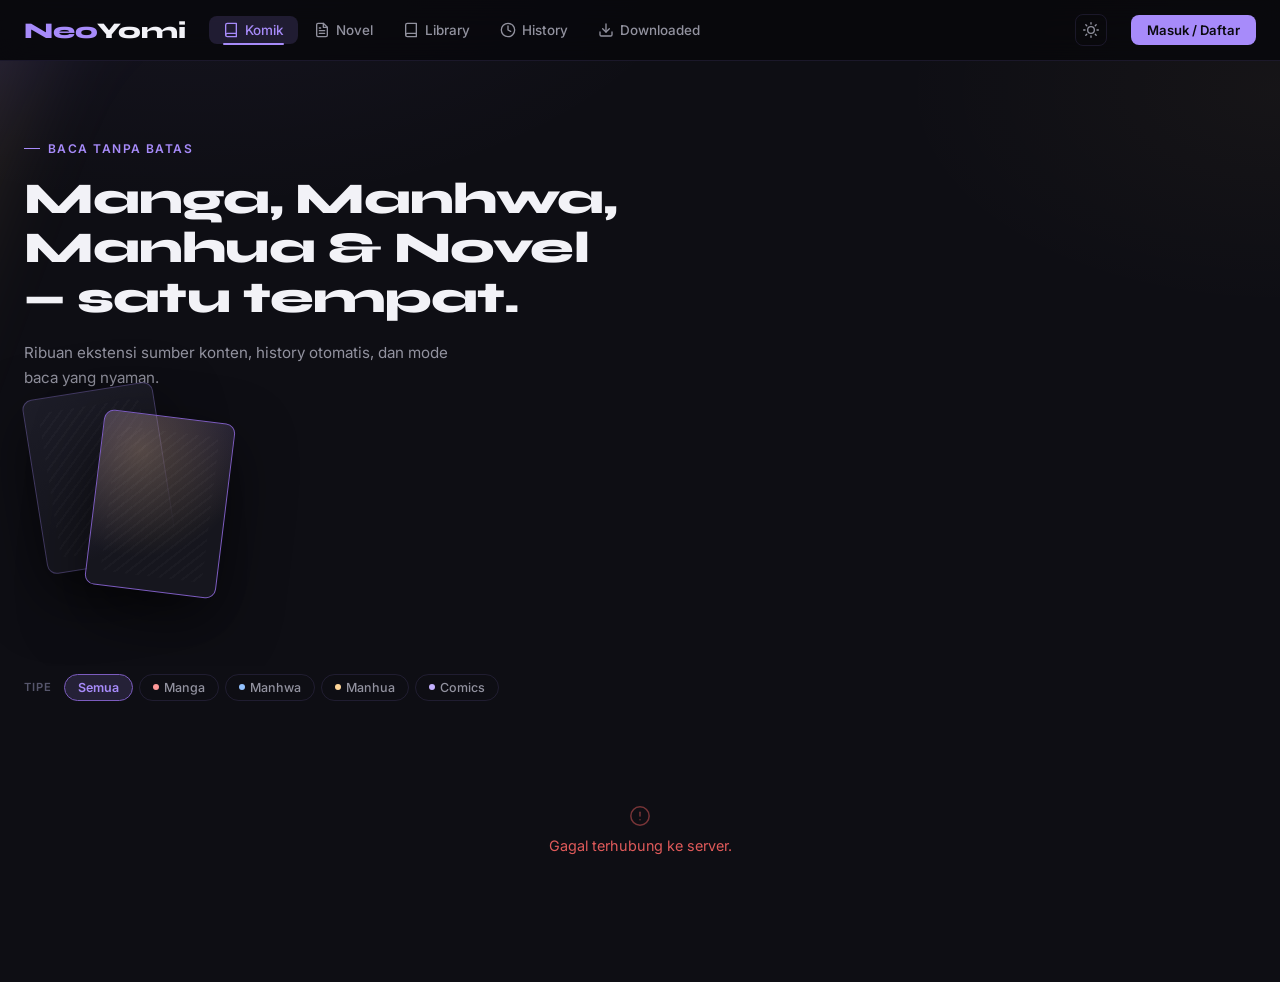
==== commit 68ddcf00: "" ====
--- a/src/main/webapp/index.html
+++ b/src/main/webapp/index.html
@@ -8,6 +8,13 @@
     <link rel="preconnect" href="https://fonts.gstatic.com" crossorigin>
     <link href="https://fonts.googleapis.com/css2?family=Inter:wght@400;500;600&family=Syne:wght@700;800&display=swap" rel="stylesheet">
     <link rel="stylesheet" href="css/style.css">
+    <script>
+        // Terapkan tema sebelum render biar tidak flicker
+        (function() {
+            const saved = localStorage.getItem('neoyomi-theme');
+            if (saved === 'light') document.documentElement.setAttribute('data-theme', 'light');
+        })();
+    </script>
 </head>
 <body>
 
@@ -45,6 +52,11 @@
                 </button>
             </nav>
 
+            <!-- Theme toggle -->
+            <button class="btn-theme" id="btn-theme" onclick="toggleTheme()" title="Ganti tema" aria-label="Ganti tema gelap/terang">
+                <!-- icon diisi oleh JS -->
+            </button>
+
             <div id="area-akun" class="area-akun"></div>
         </div>
     </header>
@@ -112,6 +124,38 @@
 
     <script>
         // ============================================================
+        // THEME TOGGLE
+        // ============================================================
+        const ICON_DARK  = '<svg width="16" height="16" viewBox="0 0 24 24" fill="none" stroke="currentColor" stroke-width="2" stroke-linecap="round" stroke-linejoin="round"><path d="M21 12.79A9 9 0 1 1 11.21 3 7 7 0 0 0 21 12.79z"/></svg>';
+        const ICON_LIGHT = '<svg width="16" height="16" viewBox="0 0 24 24" fill="none" stroke="currentColor" stroke-width="2" stroke-linecap="round" stroke-linejoin="round"><circle cx="12" cy="12" r="5"/><line x1="12" y1="1" x2="12" y2="3"/><line x1="12" y1="21" x2="12" y2="23"/><line x1="4.22" y1="4.22" x2="5.64" y2="5.64"/><line x1="18.36" y1="18.36" x2="19.78" y2="19.78"/><line x1="1" y1="12" x2="3" y2="12"/><line x1="21" y1="12" x2="23" y2="12"/><line x1="4.22" y1="19.78" x2="5.64" y2="18.36"/><line x1="18.36" y1="5.64" x2="19.78" y2="4.22"/></svg>';
+
+        function getTheme() {
+            return document.documentElement.getAttribute('data-theme') || 'dark';
+        }
+
+        function applyTheme(theme) {
+            if (theme === 'light') {
+                document.documentElement.setAttribute('data-theme', 'light');
+            } else {
+                document.documentElement.removeAttribute('data-theme');
+            }
+            localStorage.setItem('neoyomi-theme', theme);
+            document.getElementById('btn-theme').innerHTML = theme === 'light' ? ICON_DARK : ICON_LIGHT;
+            document.getElementById('btn-theme').title = theme === 'light' ? 'Mode Gelap' : 'Mode Terang';
+        }
+
+        function toggleTheme() {
+            applyTheme(getTheme() === 'light' ? 'dark' : 'light');
+        }
+
+        // Init icon saat load
+        (function() {
+            const saved = localStorage.getItem('neoyomi-theme') || 'dark';
+            document.getElementById('btn-theme').innerHTML = saved === 'light' ? ICON_DARK : ICON_LIGHT;
+            document.getElementById('btn-theme').title = saved === 'light' ? 'Mode Gelap' : 'Mode Terang';
+        })();
+
+        // ============================================================
         // STATE GLOBAL
         // ============================================================
         let tipeAktif           = 'komik';
@@ -155,7 +199,6 @@
             document.getElementById('area-filter-browse').style.display = 'none';
             document.getElementById('area-filter-tipe').style.display   = (tipeBaru === 'komik') ? 'block' : 'none';
 
-            // Tampilkan hero jika pertama kali
             document.getElementById('area-hero').style.display = 'block';
 
             const headerTitle = document.getElementById('app-title');
@@ -441,7 +484,6 @@
                         </button>
                     </div>`;
 
-                    // Tombol library
                     const safeJudul = komik.judul.replace(/'/g, "\\'");
                     const safeCover = komik.gambarSampul.replace(/'/g, "\\'");
                     const safeId    = mangaIdDetailAktif.replace(/'/g, "\\'");
@@ -565,7 +607,7 @@
         }
 
         // ============================================================
-        // 7. LIBRARY (LENGKAP DARI KODE PERTAMA)
+        // 7. LIBRARY
         // ============================================================
         function tambahKeLibrary(mangaId, judul, cover, type) {
             if (!statusLoginAktif.loggedIn) {
@@ -624,9 +666,9 @@
                 document.getElementById('konten-dinamis').innerHTML = `
                 <div style="text-align:center;padding:60px 20px;">
                     <div style="font-size:3em;margin-bottom:16px;">🔒</div>
-                    <p style="color:#aaa;margin-bottom:20px;">Login dulu untuk melihat Library kamu.</p>
+                    <p style="color:var(--text-2);margin-bottom:20px;">Login dulu untuk melihat Library kamu.</p>
                     <button onclick="window.location.href='login.html'"
-                        style="background:#8ab4f8;color:#121212;padding:10px 24px;border-radius:20px;font-size:1em;border:none;cursor:pointer;">
+                        style="background:var(--accent);color:#0a0a0f;padding:10px 24px;border-radius:20px;font-size:1em;border:none;cursor:pointer;">
                         🔑 Login
                     </button>
                 </div>`;
@@ -640,16 +682,13 @@
                 .then(r => r.json())
                 .then(data => {
                     const rak = document.getElementById('rak-konten');
-                    if (data.error) {
-                        rak.innerHTML = stateMsg('error', data.error);
-                        return;
-                    }
+                    if (data.error) { rak.innerHTML = stateMsg('error', data.error); return; }
                     if (!data || data.length === 0) {
                         rak.innerHTML = `
                         <div style="text-align:center;grid-column:1/-1;padding:60px 20px;">
                             <div style="font-size:3em;margin-bottom:16px;">📭</div>
-                            <p style="color:#aaa;">Library kamu masih kosong.</p>
-                            <p style="color:#666;font-size:0.85em;">Buka detail manga dan klik "+ Tambah ke Library"</p>
+                            <p style="color:var(--text-2);">Library kamu masih kosong.</p>
+                            <p style="color:var(--text-3);font-size:0.85em;">Buka detail manga dan klik "+ Tambah ke Library"</p>
                         </div>`;
                         return;
                     }
@@ -682,26 +721,20 @@
 
         function hapusDariLibrary(mangaId, judul) {
             if (!confirm(`Hapus "${judul}" dari library?`)) return;
-
             const formData = new URLSearchParams();
             formData.append('_method', 'DELETE');
             formData.append('mangaId', mangaId);
-
             fetch('api/library', { method: 'POST', body: formData })
                 .then(r => r.json())
                 .then(data => {
-                    if (data.success) {
-                        alert(`"${judul}" berhasil dihapus dari library.`);
-                        bukaHalamanLibrary();
-                    } else {
-                        alert(data.message || 'Gagal menghapus.');
-                    }
+                    if (data.success) { alert(`"${judul}" berhasil dihapus dari library.`); bukaHalamanLibrary(); }
+                    else { alert(data.message || 'Gagal menghapus.'); }
                 })
                 .catch(() => alert('Gagal menghubungi server.'));
         }
 
         // ============================================================
-        // 8. DOWNLOADED (DARI KODE PERTAMA)
+        // 8. DOWNLOADED
         // ============================================================
         function tandaiDownloaded(mangaId, judul, cover) {
             if (!statusLoginAktif.loggedIn) {
@@ -730,10 +763,7 @@
                         btn.style.background = '#555';
                     }
                 })
-                .catch(() => {
-                    btn.innerHTML = '❌ Gagal, coba lagi';
-                    btn.disabled     = false;
-                });
+                .catch(() => { btn.innerHTML = '❌ Gagal, coba lagi'; btn.disabled = false; });
         }
 
         function bukaHalamanDownloaded() {
@@ -757,9 +787,9 @@
                 document.getElementById('konten-dinamis').innerHTML = `
                 <div style="text-align:center;padding:60px 20px;">
                     <div style="font-size:3em;margin-bottom:16px;">🔒</div>
-                    <p style="color:#aaa;margin-bottom:20px;">Login dulu untuk melihat Downloaded.</p>
+                    <p style="color:var(--text-2);margin-bottom:20px;">Login dulu untuk melihat Downloaded.</p>
                     <button onclick="window.location.href='login.html'"
-                        style="background:#8ab4f8;color:#121212;padding:10px 24px;border-radius:20px;font-size:1em;border:none;cursor:pointer;">
+                        style="background:var(--accent);color:#0a0a0f;padding:10px 24px;border-radius:20px;font-size:1em;border:none;cursor:pointer;">
                         🔑 Login
                     </button>
                 </div>`;
@@ -773,16 +803,13 @@
                 .then(r => r.json())
                 .then(data => {
                     const rak = document.getElementById('rak-konten');
-                    if (data.error) {
-                        rak.innerHTML = stateMsg('error', data.error);
-                        return;
-                    }
+                    if (data.error) { rak.innerHTML = stateMsg('error', data.error); return; }
                     if (!data || data.length === 0) {
                         rak.innerHTML = `
                         <div style="text-align:center;grid-column:1/-1;padding:60px 20px;">
                             <div style="font-size:3em;margin-bottom:16px;">📭</div>
-                            <p style="color:#aaa;">Belum ada manga yang ditandai downloaded.</p>
-                            <p style="color:#666;font-size:0.85em;">Buka detail manga dan klik "Tandai Downloaded"</p>
+                            <p style="color:var(--text-2);">Belum ada manga yang ditandai downloaded.</p>
+                            <p style="color:var(--text-3);font-size:0.85em;">Buka detail manga dan klik "Tandai Downloaded"</p>
                         </div>`;
                         return;
                     }
@@ -815,20 +842,14 @@
 
         function hapusDownloaded(mangaId, judul) {
             if (!confirm(`Hapus "${judul}" dari downloaded?`)) return;
-
             const formData = new URLSearchParams();
             formData.append('_method', 'DELETE');
             formData.append('mangaId', mangaId);
-
             fetch('api/downloaded', { method: 'POST', body: formData })
                 .then(r => r.json())
                 .then(data => {
-                    if (data.success) {
-                        alert(`"${judul}" berhasil dihapus dari downloaded.`);
-                        bukaHalamanDownloaded();
-                    } else {
-                        alert(data.message || 'Gagal menghapus.');
-                    }
+                    if (data.success) { alert(`"${judul}" berhasil dihapus dari downloaded.`); bukaHalamanDownloaded(); }
+                    else { alert(data.message || 'Gagal menghapus.'); }
                 })
                 .catch(() => alert('Gagal menghubungi server.'));
         }
@@ -955,7 +976,7 @@
                     data.forEach(u => {
                         html += `<tr>
                             <td>${u.id}</td><td>${u.username}</td><td>${u.role}</td>
-                            <td>${u.role === 'admin' ? '<span style="color:#555;font-size:0.8em;">—</span>'
+                            <td>${u.role === 'admin' ? '<span style="color:var(--text-3);font-size:0.8em;">—</span>'
                                 : `<button class="btn-danger" onclick="hapusUserAdmin(${u.id})">Hapus</button>`}</td>
                         </tr>`;
                     });
@@ -984,4 +1005,4 @@
     </script>
     <script src="js/history.js"></script>
 </body>
-</html>
+</html>
--- a/src/main/webapp/css/style.css
+++ b/src/main/webapp/css/style.css
@@ -1,250 +1,1009 @@
-/* ============================================================
-   NEOYOMI — DARK THEME
-   ============================================================ */
-*, *::before, *::after { box-sizing: border-box; }
-
-body {
-    font-family: 'Segoe UI', Tahoma, sans-serif;
-    background-color: #121212;
-    color: #ffffff;
-    margin: 0; padding: 0;
-}
-
-/* HEADER */
-.header {
-    background-color: #1e1e1e;
-    padding: 15px 20px;
-    display: flex; align-items: center;
-    box-shadow: 0 4px 6px rgba(0,0,0,0.4);
-    position: sticky; top: 0; z-index: 100;
-}
-.header h1 { margin: 0; font-size: 1.5em; flex-grow: 1; transition: color 0.2s; }
-
-/* MENU UTAMA */
-.controls {
-    padding: 15px 20px 10px 20px;
-    display: flex; gap: 10px; flex-wrap: wrap;
-}
-button {
-    padding: 8px 16px; border: none; border-radius: 20px;
-    background-color: #2c2c2c; color: #e0e0e0;
-    cursor: pointer; font-weight: bold;
-    display: flex; align-items: center; gap: 5px;
-    transition: background 0.15s;
-}
-button:hover  { background-color: #3d3d3d; }
-button.active { background-color: #8ab4f8; color: #121212; }
-
-/* SEARCH */
-.search-container { padding: 0 20px 10px 20px; display: flex; gap: 10px; }
-.search-input {
-    flex-grow: 1; padding: 12px 20px; border-radius: 25px;
-    border: none; background-color: #1e1e1e; color: white;
-    font-size: 0.95em; box-shadow: inset 0 2px 4px rgba(0,0,0,0.5);
-}
-.search-input:focus { outline: 2px solid #8ab4f8; }
-
-/* ============================================================
-   FILTER SECTION (tipe & genre chips)
-   ============================================================ */
-.filter-section {
-    padding: 8px 20px 6px 20px;
-    border-bottom: 1px solid #1e1e1e;
-}
-.filter-label {
-    font-size: 0.72em;
-    font-weight: bold;
-    color: #888;
-    text-transform: uppercase;
-    letter-spacing: 0.08em;
-    margin-bottom: 8px;
-}
-.filter-chips {
-    display: flex;
-    flex-wrap: wrap;
-    gap: 6px;
-}
-
-/* CHIP — tombol filter */
-.chip {
-    padding: 5px 13px;
-    border-radius: 16px;
-    font-size: 0.80em;
-    font-weight: 600;
-    background-color: #1e1e1e;
-    color: #cccccc;
-    border: 1px solid #333;
+/* =====================================================
+   NeoYomi — Dark Cinematic Theme
+   Palette:
+     --bg-deep   : #08080c  (latar terdalam)
+     --bg-base   : #0e0e14  (body)
+     --bg-card   : #16161e  (kartu)
+     --bg-raised : #1d1d28  (surface terangkat)
+     --border    : #2a2a38  (garis)
+     --accent    : #a78bfa  (ungu sinematik — signature)
+     --accent-2  : #f5c873  (kuning lampu proyektor — aksen sekunder, tipis)
+     --accent-glow: rgba(167,139,250,0.15)
+     --text-1    : #f2f2f7  (teks utama)
+     --text-2    : #9292a8  (teks muted)
+     --text-3    : #56566c  (teks sangat muted)
+     --red       : #e05a5a
+     --blue      : #60a5fa
+   Fonts: Syne (display/logo), Inter (body)
+   Signature: "proyektor sinema" — sorotan cahaya miring di hero,
+   dan strip "spine" di tepi kiri card saat hover (kesan buku/komik fisik).
+   ===================================================== */
+
+:root {
+    --bg-deep:     #08080c;
+    --bg-base:     #0e0e14;
+    --bg-card:     #16161e;
+    --bg-raised:   #1d1d28;
+    --border:      rgba(167,139,250,0.12);
+    --border-h:    rgba(167,139,250,0.30);
+    --accent:      #a78bfa;
+    --accent-dim:  #7c5cbf;
+    --accent-bright: #c4b1ff;
+    --accent-glow: rgba(167,139,250,0.15);
+    --accent-2:    #f5c873;
+    --text-1:      #f2f2f7;
+    --text-2:      #92929f;
+    --text-3:      #56566c;
+    --red:         #e05a5a;
+    --blue:        #60a5fa;
+    --radius-sm:   6px;
+    --radius-md:   10px;
+    --radius-lg:   14px;
+    --ease:        cubic-bezier(0.22, 1, 0.36, 1);
+    --navbar-bg:   rgba(8,8,12,0.82);
+    --reader-bg:   #000;
+}
+
+[data-theme="light"] {
+    --bg-deep:     #f0edfb;
+    --bg-base:     #f7f5ff;
+    --bg-card:     #ffffff;
+    --bg-raised:   #ede9f9;
+    --border:      rgba(124,92,191,0.15);
+    --border-h:    rgba(124,92,191,0.35);
+    --accent:      #7c5cbf;
+    --accent-dim:  #a78bfa;
+    --accent-bright: #5b3fa0;
+    --accent-glow: rgba(124,92,191,0.10);
+    --accent-2:    #c89a10;
+    --text-1:      #17112e;
+    --text-2:      #4a4465;
+    --text-3:      #9590aa;
+    --red:         #c0392b;
+    --blue:        #2563eb;
+    --navbar-bg:   rgba(247,245,255,0.88);
+    --reader-bg:   #f0edfb;
+}
+
+[data-theme="light"] body {
+    background-image:
+        radial-gradient(ellipse 900px 500px at 15% -10%, rgba(124,92,191,0.07), transparent 60%),
+        radial-gradient(ellipse 700px 400px at 100% 10%, rgba(200,154,16,0.04), transparent 55%);
+}
+
+[data-theme="light"] .hero::before {
+    background: conic-gradient(from 200deg at 30% 30%, rgba(200,154,16,0.10), rgba(124,92,191,0.14) 35%, transparent 60%);
+}
+
+[data-theme="light"] .card-overlay {
+    background: linear-gradient(
+        to top,
+        rgba(240,237,251,0.96) 0%,
+        rgba(240,237,251,0.50) 48%,
+        rgba(240,237,251,0) 100%
+    );
+}
+
+[data-theme="light"] .card-title { color: #17112e; }
+[data-theme="light"] .card-meta  { color: #9590aa; }
+
+[data-theme="light"] .navbar {
+    background: var(--navbar-bg);
+    border-bottom-color: var(--border);
+}
+
+[data-theme="light"] .reader-wrap { background: var(--reader-bg); }
+
+[data-theme="light"] .reader-toolbar {
+    background: rgba(247,245,255,0.90);
+}
+
+[data-theme="light"] .synopsis-box { border-left-color: var(--accent-dim); }
+
+[data-theme="light"] .hero-panel--2 .hero-panel-glow {
+    background: radial-gradient(circle at 30% 20%, rgba(200,154,16,0.18), transparent 65%);
+}
+
+[data-theme="light"] .hero-panel--1::after,
+[data-theme="light"] .hero-panel--2::after {
+    background: repeating-linear-gradient(135deg, rgba(0,0,0,0.04) 0 2px, transparent 2px 8px);
+}
+
+[data-theme="light"] .badge--manga  { background: rgba(192,57,43,0.10); color: #c0392b; border-color: rgba(192,57,43,0.25); }
+[data-theme="light"] .badge--manga .dot { background: #c0392b; }
+[data-theme="light"] .badge--manhwa { background: rgba(37,99,235,0.10); color: #2563eb; border-color: rgba(37,99,235,0.25); }
+[data-theme="light"] .badge--manhwa .dot { background: #2563eb; }
+[data-theme="light"] .badge--manhua { background: rgba(200,154,16,0.12); color: #a07a00; border-color: rgba(200,154,16,0.30); }
+[data-theme="light"] .badge--manhua .dot { background: #a07a00; }
+[data-theme="light"] .badge--comics { background: rgba(124,92,191,0.12); color: #5b3fa0; border-color: rgba(124,92,191,0.30); }
+[data-theme="light"] .badge--comics .dot { background: #5b3fa0; }
+
+[data-theme="light"] .lang-id { background: rgba(192,57,43,0.12); color: #c0392b; }
+[data-theme="light"] .lang-en { background: rgba(37,99,235,0.12); color: #2563eb; }
+
+[data-theme="light"] .chip-dot--manga  { background: #c0392b; }
+[data-theme="light"] .chip-dot--manhwa { background: #2563eb; }
+[data-theme="light"] .chip-dot--manhua { background: #a07a00; }
+[data-theme="light"] .chip-dot--comics { background: #5b3fa0; }
+
+[data-theme="light"] .admin-table { background: var(--bg-card); }
+[data-theme="light"] .btn-danger {
+    background: rgba(192,57,43,0.08);
+    border-color: rgba(192,57,43,0.25);
+}
+[data-theme="light"] .btn-danger:hover { background: rgba(192,57,43,0.18); }
+
+/* ===== THEME TOGGLE BUTTON ===== */
+.btn-theme {
+    display: inline-flex;
+    align-items: center;
+    justify-content: center;
+    width: 32px;
+    height: 32px;
+    border-radius: 8px;
+    border: 1px solid var(--border);
+    background: transparent;
+    color: var(--text-2);
     cursor: pointer;
     transition: background 0.15s, color 0.15s, border-color 0.15s;
+    flex-shrink: 0;
+}
+.btn-theme:hover {
+    background: var(--bg-raised);
+    color: var(--accent);
+    border-color: var(--border-h);
+}
+.btn-theme svg { display: block; }
+
+*, *::before, *::after { box-sizing: border-box; margin: 0; padding: 0; }
+
+@media (prefers-reduced-motion: reduce) {
+    *, *::before, *::after {
+        animation-duration: 0.01ms !important;
+        animation-iteration-count: 1 !important;
+        transition-duration: 0.01ms !important;
+        scroll-behavior: auto !important;
+    }
+}
+
+html { scroll-behavior: smooth; }
+
+body {
+    font-family: 'Inter', 'Segoe UI', sans-serif;
+    background-color: var(--bg-base);
+    color: var(--text-1);
+    min-height: 100vh;
+    -webkit-font-smoothing: antialiased;
+    background-image:
+        radial-gradient(ellipse 900px 500px at 15% -10%, rgba(167,139,250,0.06), transparent 60%),
+        radial-gradient(ellipse 700px 400px at 100% 10%, rgba(245,200,115,0.035), transparent 55%);
+    background-attachment: fixed;
+    transition: background-color 0.25s, color 0.25s;
+}
+
+:focus-visible {
+    outline: 2px solid var(--accent);
+    outline-offset: 2px;
+    border-radius: 4px;
+}
+
+/* ===== NAVBAR ===== */
+.navbar {
+    position: sticky;
+    top: 0;
+    z-index: 100;
+    background: var(--navbar-bg);
+    border-bottom: 1px solid var(--border);
+    backdrop-filter: blur(14px);
+    -webkit-backdrop-filter: blur(14px);
+    transition: background 0.25s, border-color 0.25s;
+}
+.navbar-inner {
+    max-width: 1800px;
+    margin: 0 auto;
+    padding: 0 24px;
+    height: 60px;
+    display: flex;
+    align-items: center;
+    gap: 24px;
+}
+
+/* Logo */
+.logo {
+    font-family: 'Syne', sans-serif;
+    font-weight: 800;
+    font-size: 1.4rem;
+    letter-spacing: -0.01em;
+    cursor: default;
+    user-select: none;
+    flex-shrink: 0;
+    display: inline-flex;
+    align-items: center;
+}
+.logo-neo  { color: var(--accent); }
+.logo-yomi { color: var(--text-1); }
+.back-arrow {
+    color: var(--text-3);
+    margin-right: 6px;
+    font-weight: 400;
+    display: inline-flex;
+    transition: transform 0.18s var(--ease);
+}
+.logo:hover .back-arrow { transform: translateX(-3px); color: var(--accent); }
+
+/* Nav tabs */
+.nav-tabs {
+    display: flex;
+    align-items: center;
+    gap: 2px;
+    flex: 1;
+}
+.nav-tab {
+    display: inline-flex;
+    align-items: center;
+    gap: 6px;
+    padding: 6px 14px;
+    border: none;
+    border-radius: 8px;
+    background: transparent;
+    color: var(--text-2);
+    font-size: 0.84rem;
+    font-weight: 500;
+    font-family: 'Inter', sans-serif;
+    cursor: pointer;
+    transition: background 0.15s, color 0.15s;
     white-space: nowrap;
-}
-.chip:hover  { background-color: #2c2c2c; border-color: #555; }
-.chip.active { background-color: #8ab4f8; color: #121212; border-color: #8ab4f8; }
-
-/* ============================================================
-   GRID KARTU
-   ============================================================ */
-.grid-container {
+    position: relative;
+}
+.nav-tab svg { flex-shrink: 0; transition: transform 0.15s var(--ease); }
+.nav-tab:hover { background: var(--bg-raised); color: var(--text-1); }
+.nav-tab:hover svg { transform: translateY(-1px); }
+.nav-tab.active {
+    background: var(--accent-glow);
+    color: var(--accent);
+}
+.nav-tab.active::after {
+    content: '';
+    position: absolute;
+    left: 14px;
+    right: 14px;
+    bottom: -1px;
+    height: 2px;
+    border-radius: 2px;
+    background: var(--accent);
+}
+.nav-tab--danger { color: var(--red); }
+.nav-tab--danger:hover { background: rgba(224,90,90,0.1); color: var(--red); }
+.nav-tab--danger.active::after { background: var(--red); }
+
+/* Akun area */
+.area-akun {
+    display: flex;
+    align-items: center;
+    gap: 8px;
+    flex-shrink: 0;
+}
+.user-chip {
+    display: inline-flex;
+    align-items: center;
+    gap: 8px;
+    background: var(--bg-raised);
+    border: 1px solid var(--border);
+    border-radius: 20px;
+    padding: 4px 12px 4px 4px;
+    font-size: 0.82rem;
+    color: var(--text-1);
+}
+.user-avatar {
+    width: 26px;
+    height: 26px;
+    border-radius: 50%;
+    background: var(--accent-glow);
+    border: 1px solid var(--accent-dim);
+    display: flex;
+    align-items: center;
+    justify-content: center;
+    font-size: 0.7rem;
+    font-weight: 700;
+    color: var(--accent);
+    flex-shrink: 0;
+}
+.admin-tag {
+    background: rgba(224,90,90,0.15);
+    color: var(--red);
+    font-size: 0.65rem;
+    padding: 2px 6px;
+    border-radius: 4px;
+    font-weight: 600;
+}
+.btn-primary {
+    display: inline-flex;
+    align-items: center;
+    padding: 7px 16px;
+    border-radius: 8px;
+    background: var(--accent);
+    color: #0a0a0f;
+    font-size: 0.82rem;
+    font-weight: 600;
+    text-decoration: none;
+    transition: opacity 0.15s;
+}
+.btn-primary:hover { opacity: 0.88; }
+.btn-ghost {
+    padding: 6px 12px;
+    border: 1px solid var(--border);
+    border-radius: 8px;
+    background: transparent;
+    color: var(--text-2);
+    font-size: 0.82rem;
+    font-family: 'Inter', sans-serif;
+    cursor: pointer;
+    transition: background 0.15s, color 0.15s;
+}
+.btn-ghost:hover { background: var(--bg-raised); color: var(--text-1); }
+
+/* ===== HERO SECTION — signature: sorotan proyektor menyinari tumpukan panel ===== */
+.hero {
+    position: relative;
+    padding: 72px 24px 56px;
+    overflow: hidden;
+    display: flex;
+    align-items: center;
+    gap: 40px;
+    max-width: 1800px;
+    margin: 0 auto;
+}
+.hero::before {
+    /* berkas cahaya proyektor, miring, dari kiri-atas */
+    content: '';
+    position: absolute;
+    top: -140px;
+    left: -120px;
+    width: 520px;
+    height: 520px;
+    background: conic-gradient(from 200deg at 30% 30%, rgba(245,200,115,0.10), rgba(167,139,250,0.16) 35%, transparent 60%);
+    filter: blur(40px);
+    pointer-events: none;
+}
+.hero-inner {
+    max-width: 600px;
+    position: relative;
+    z-index: 1;
+}
+.hero-eyebrow {
+    display: inline-flex;
+    align-items: center;
+    gap: 8px;
+    font-size: 0.75rem;
+    font-weight: 600;
+    letter-spacing: 0.12em;
+    text-transform: uppercase;
+    color: var(--accent);
+    margin-bottom: 18px;
+}
+.hero-eyebrow::before {
+    content: '';
+    width: 16px;
+    height: 1px;
+    background: var(--accent);
+}
+.hero-headline {
+    font-family: 'Syne', sans-serif;
+    font-size: clamp(1.7rem, 4vw, 2.75rem);
+    font-weight: 800;
+    line-height: 1.12;
+    color: var(--text-1);
+    margin-bottom: 18px;
+    letter-spacing: -0.02em;
+}
+.hero-sub {
+    font-size: 0.95rem;
+    color: var(--text-2);
+    line-height: 1.65;
+    max-width: 460px;
+}
+
+/* Tumpukan panel komik kanan — signature visual, css-only */
+.hero-panels {
+    position: relative;
+    width: 220px;
+    height: 220px;
+    flex-shrink: 0;
+    z-index: 1;
+}
+.hero-panel {
+    position: absolute;
+    border-radius: var(--radius-md);
+    border: 1px solid var(--border-h);
+    box-shadow: 0 24px 60px rgba(0,0,0,0.55);
+    background: var(--bg-card);
+}
+.hero-panel--1 {
+    width: 132px; height: 176px;
+    top: 0; left: 10px;
+    transform: rotate(-9deg);
+    background: linear-gradient(155deg, var(--bg-raised), var(--bg-card) 60%);
+}
+.hero-panel--2 {
+    width: 132px; height: 176px;
+    top: 26px; left: 70px;
+    transform: rotate(7deg);
+    background: linear-gradient(155deg, rgba(167,139,250,0.18), var(--bg-card) 65%);
+    border-color: var(--accent-dim);
+}
+.hero-panel--1::after, .hero-panel--2::after {
+    content: '';
+    position: absolute;
+    inset: 14px;
+    border-radius: 6px;
+    background:
+        repeating-linear-gradient(135deg, rgba(255,255,255,0.025) 0 2px, transparent 2px 8px);
+}
+.hero-panel--2 .hero-panel-glow {
+    position: absolute;
+    inset: 0;
+    border-radius: inherit;
+    background: radial-gradient(circle at 30% 20%, rgba(245,200,115,0.22), transparent 65%);
+}
+@media (max-width: 760px) {
+    .hero { flex-direction: column; align-items: flex-start; gap: 28px; padding: 48px 16px 36px; }
+    .hero-panels { display: none; }
+}
+
+.hero-fade {
+    position: absolute;
+    bottom: 0;
+    left: 0;
+    right: 0;
+    height: 40px;
+    background: linear-gradient(to top, var(--bg-base), transparent);
+    pointer-events: none;
+}
+
+/* ===== FILTER BAR ===== */
+.filter-bar {
+    display: flex;
+    align-items: flex-start;
+    gap: 12px;
+    padding: 8px 24px;
+    flex-wrap: wrap;
+    max-width: 1800px;
+    margin: 0 auto;
+}
+.filter-label {
+    font-size: 0.7rem;
+    font-weight: 600;
+    letter-spacing: 0.08em;
+    text-transform: uppercase;
+    color: var(--text-3);
+    padding-top: 6px;
+    white-space: nowrap;
+    flex-shrink: 0;
+}
+.chips { display: flex; flex-wrap: wrap; gap: 6px; }
+
+.chip {
+    display: inline-flex;
+    align-items: center;
+    gap: 5px;
+    padding: 5px 13px;
+    border: 1px solid var(--border);
+    border-radius: 20px;
+    background: transparent;
+    color: var(--text-2);
+    font-size: 0.78rem;
+    font-weight: 500;
+    font-family: 'Inter', sans-serif;
+    cursor: pointer;
+    transition: background 0.12s, border-color 0.12s, color 0.12s, transform 0.12s var(--ease);
+    white-space: nowrap;
+}
+.chip svg { flex-shrink: 0; opacity: 0.8; }
+.chip:hover { background: var(--bg-raised); border-color: var(--border-h); color: var(--text-1); }
+.chip:active { transform: scale(0.96); }
+.chip.active {
+    background: var(--accent-glow);
+    border-color: var(--accent-dim);
+    color: var(--accent);
+    font-weight: 600;
+}
+.chip.active svg { opacity: 1; }
+.chip-dot { width: 6px; height: 6px; border-radius: 50%; flex-shrink: 0; background: var(--text-3); transition: background 0.12s; }
+.chip-dot--manga  { background: #ff9999; }
+.chip-dot--manhwa { background: #93c2ff; }
+.chip-dot--manhua { background: #ffd699; }
+.chip-dot--comics { background: var(--accent-bright); }
+
+/* ===== SEARCH ===== */
+.search-wrap {
+    padding: 14px 24px;
+    max-width: 1800px;
+    margin: 0 auto;
+}
+.search-box {
+    display: flex;
+    align-items: center;
+    background: var(--bg-card);
+    border: 1px solid var(--border);
+    border-radius: 12px;
+    padding: 0 8px 0 16px;
+    gap: 8px;
+    transition: border-color 0.15s, box-shadow 0.15s;
+}
+.search-box:focus-within { border-color: var(--accent-dim); box-shadow: 0 0 0 3px var(--accent-glow); }
+.search-icon { color: var(--text-3); flex-shrink: 0; }
+.search-box:focus-within .search-icon { color: var(--accent); }
+.search-input {
+    flex: 1;
+    background: transparent;
+    border: none;
+    outline: none;
+    color: var(--text-1);
+    font-size: 0.9rem;
+    font-family: 'Inter', sans-serif;
+    padding: 12px 0;
+}
+.search-input::placeholder { color: var(--text-3); }
+.search-btn {
+    display: inline-flex;
+    align-items: center;
+    gap: 6px;
+    padding: 8px 18px;
+    border: none;
+    border-radius: 8px;
+    background: var(--accent);
+    color: #0a0a0f;
+    font-size: 0.82rem;
+    font-weight: 600;
+    font-family: 'Inter', sans-serif;
+    cursor: pointer;
+    flex-shrink: 0;
+    transition: opacity 0.15s, transform 0.12s var(--ease);
+}
+.search-btn:hover { opacity: 0.88; }
+.search-btn:active { transform: scale(0.97); }
+
+/* ===== GRID ===== */
+.grid {
     display: grid;
-    grid-template-columns: repeat(auto-fill, minmax(140px, 1fr));
-    gap: 12px;
-    padding: 20px;
-}
-
+    grid-template-columns: repeat(auto-fill, minmax(150px, 1fr));
+    gap: 16px;
+    padding: 24px 24px 56px;
+    max-width: 1800px;
+    margin: 0 auto;
+}
+
+/* ===== CARD — signature: 'spine' tipis di kiri saat hover, kesan buku fisik ===== */
 .card {
-    background-color: #2c2c2c;
-    border-radius: 8px;
+    background-color: var(--bg-card);
+    border-radius: var(--radius-lg);
     overflow: hidden;
     position: relative;
     cursor: pointer;
-    transition: transform 0.2s;
+    transition: transform 0.22s var(--ease), box-shadow 0.22s var(--ease);
     aspect-ratio: 2 / 3;
     background-size: cover;
     background-position: center;
-}
-.card:hover { transform: scale(1.05); }
-
+    border: 1px solid var(--border);
+}
+.card::before {
+    /* spine: muncul halus di tepi kiri saat hover */
+    content: '';
+    position: absolute;
+    top: 0; bottom: 0; left: 0;
+    width: 3px;
+    background: var(--accent);
+    opacity: 0;
+    transform: scaleY(0.4);
+    transform-origin: center;
+    transition: opacity 0.22s var(--ease), transform 0.22s var(--ease);
+    z-index: 2;
+}
+.card:hover {
+    transform: translateY(-5px) scale(1.015);
+    box-shadow: 0 20px 48px rgba(0,0,0,0.55), 0 0 0 1px var(--accent-dim);
+}
+.card:hover::before {
+    opacity: 1;
+    transform: scaleY(1);
+}
 .card-overlay {
-    position: absolute; bottom: 0; left: 0; right: 0;
-    background: linear-gradient(to top, rgba(0,0,0,0.92) 0%, rgba(0,0,0,0) 100%);
-    padding: 28px 10px 10px 10px;
-    display: flex; flex-direction: column; justify-content: flex-end;
-}
-
-.judul     { font-size: 0.88em; font-weight: bold; text-shadow: 1px 1px 3px black; }
-.badge     { font-size: 0.68em; color: #aaaaaa; margin-top: 3px; }
-.genre-mini { font-size: 0.65em; color: #8ab4f8; margin-top: 2px; }
-
-/* Badge tipe di pojok kartu ekstensi */
+    position: absolute;
+    inset: 0;
+    background: linear-gradient(
+        to top,
+        rgba(4,4,8,0.97) 0%,
+        rgba(4,4,8,0.55) 48%,
+        rgba(4,4,8,0) 100%
+    );
+    display: flex;
+    flex-direction: column;
+    justify-content: flex-end;
+    padding: 13px;
+    gap: 3px;
+}
+.card-title {
+    font-size: 0.82rem;
+    font-weight: 600;
+    color: var(--text-1);
+    line-height: 1.3;
+    display: -webkit-box;
+    -webkit-line-clamp: 2;
+    -webkit-box-orient: vertical;
+    overflow: hidden;
+}
+.card-meta  { font-size: 0.68rem; color: var(--text-3); }
+.card-genre {
+    font-size: 0.68rem;
+    color: var(--accent);
+    display: -webkit-box;
+    -webkit-line-clamp: 1;
+    -webkit-box-orient: vertical;
+    overflow: hidden;
+}
+
+/* Type badge — dot indicator + label, line-icon friendly */
 .type-badge {
-    position: absolute; top: 8px; left: 8px;
-    font-size: 0.65em; font-weight: bold;
-    padding: 3px 8px; border-radius: 10px;
-    color: #fff; text-shadow: none;
-}
-
-/* ============================================================
-   HALAMAN DETAIL MANGA
-   ============================================================ */
-.detail-container { padding: 20px; display: flex; gap: 20px; flex-wrap: wrap; }
-
+    display: inline-flex;
+    align-items: center;
+    gap: 5px;
+    align-self: flex-start;
+    font-size: 0.62rem;
+    font-weight: 700;
+    padding: 3px 9px 3px 7px;
+    border-radius: 20px;
+    letter-spacing: 0.03em;
+    margin-bottom: 5px;
+    backdrop-filter: blur(4px);
+}
+.type-badge .dot { width: 5px; height: 5px; border-radius: 50%; flex-shrink: 0; }
+.badge--manga  { background: rgba(224, 90, 90, 0.18);  color: #ff9999; border: 1px solid rgba(224,90,90,0.35); }
+.badge--manga .dot  { background: #ff9999; }
+.badge--manhwa { background: rgba(96, 165, 250, 0.18); color: #93c2ff; border: 1px solid rgba(96,165,250,0.35); }
+.badge--manhwa .dot { background: #93c2ff; }
+.badge--manhua { background: rgba(245, 200, 115, 0.18); color: #ffd699; border: 1px solid rgba(245,200,115,0.35); }
+.badge--manhua .dot { background: #ffd699; }
+.badge--comics { background: rgba(167, 139, 250, 0.18); color: var(--accent-bright); border: 1px solid var(--accent-dim); }
+.badge--comics .dot { background: var(--accent-bright); }
+
+/* Save button di kartu */
+.save-btn {
+    margin-top: 7px;
+    width: 100%;
+    display: inline-flex;
+    align-items: center;
+    justify-content: center;
+    gap: 6px;
+    padding: 7px 0;
+    border: 1px solid var(--accent-dim);
+    border-radius: 7px;
+    background: rgba(167,139,250,0.12);
+    color: var(--accent);
+    font-size: 0.72rem;
+    font-weight: 600;
+    font-family: 'Inter', sans-serif;
+    cursor: pointer;
+    transition: background 0.15s, transform 0.12s var(--ease);
+}
+.save-btn:hover { background: rgba(167,139,250,0.25); }
+.save-btn:active { transform: scale(0.97); }
+
+/* ===== STATE MESSAGES ===== */
+.state-msg {
+    text-align: center;
+    grid-column: 1 / -1;
+    color: var(--text-3);
+    font-size: 0.9rem;
+    padding: 72px 20px;
+    display: flex;
+    flex-direction: column;
+    align-items: center;
+    gap: 10px;
+}
+.state-msg svg { opacity: 0.5; }
+.state-msg--error { color: var(--red); }
+.spin { animation: spin 1s linear infinite; }
+@keyframes spin { to { transform: rotate(360deg); } }
+
+/* ===== DETAIL ===== */
+.detail-wrap {
+    display: flex;
+    gap: 32px;
+    padding: 32px 24px 56px;
+    flex-wrap: wrap;
+    max-width: 1100px;
+    margin: 0 auto;
+}
+.detail-cover-col { flex-shrink: 0; display: flex; flex-direction: column; gap: 14px; width: 190px; }
 .detail-cover {
-    width: 200px; flex-shrink: 0;
-    aspect-ratio: 2/3;
-    background-size: contain;
-    background-repeat: no-repeat;
-    background-position: top center;
-    border-radius: 8px;
-}
-.detail-info { flex: 1; min-width: 280px; }
-.detail-info h2 { margin: 0 0 6px 0; font-size: 1.3em; }
+    width: 190px;
+    aspect-ratio: 2 / 3;
+    background-size: cover;
+    background-position: center;
+    border-radius: var(--radius-lg);
+    border: 1px solid var(--border);
+    box-shadow: 0 24px 64px rgba(0,0,0,0.6);
+    position: relative;
+    overflow: hidden;
+}
+.detail-cover::after {
+    content: '';
+    position: absolute;
+    inset: 0;
+    background: linear-gradient(180deg, transparent 60%, rgba(0,0,0,0.35) 100%);
+}
+.detail-info-col { flex: 1; min-width: 280px; }
+.detail-title {
+    font-family: 'Syne', sans-serif;
+    font-size: 1.6rem;
+    font-weight: 700;
+    color: var(--text-1);
+    margin-bottom: 8px;
+    line-height: 1.2;
+}
+.detail-genres {
+    font-size: 0.8rem;
+    color: var(--accent);
+    margin-bottom: 16px;
+    display: flex;
+    flex-wrap: wrap;
+    gap: 6px;
+}
 
 .synopsis-box {
-    background: #1e1e1e;
-    border-left: 3px solid #8ab4f8;
-    border-radius: 0 6px 6px 0;
-    padding: 12px 16px;
-    margin: 10px 0 16px 0;
-    color: #cccccc;
-    line-height: 1.65;
-    font-size: 0.88em;
+    background: var(--bg-card);
+    border-left: 2px solid var(--accent-dim);
+    border-radius: 0 var(--radius-sm) var(--radius-sm) 0;
+    padding: 14px 18px;
+    color: var(--text-2);
+    font-size: 0.86rem;
+    line-height: 1.7;
     max-height: 140px;
     overflow-y: auto;
-}
-
-/* Filter bahasa chapter */
+    margin-bottom: 20px;
+}
+.synopsis-box::-webkit-scrollbar { width: 3px; }
+.synopsis-box::-webkit-scrollbar-track { background: transparent; }
+.synopsis-box::-webkit-scrollbar-thumb { background: var(--border); border-radius: 2px; }
+
+/* Lang filter */
 .lang-filter {
-    display: flex; align-items: center; gap: 8px;
-    margin-bottom: 12px; flex-wrap: wrap;
+    display: flex;
+    gap: 6px;
+    margin-bottom: 16px;
+    flex-wrap: wrap;
 }
 .lang-btn {
-    padding: 5px 14px; border-radius: 16px;
-    font-size: 0.78em; font-weight: bold;
-    background-color: #2c2c2c; color: #cccccc;
-    border: 1px solid #3d3d3d; cursor: pointer;
-    transition: background 0.15s, color 0.15s;
-}
-.lang-btn:hover  { background-color: #3d3d3d; }
-.lang-btn.active { background-color: #8ab4f8; color: #121212; border-color: #8ab4f8; }
-
-/* Badge bahasa di item chapter */
+    display: inline-flex;
+    align-items: center;
+    gap: 5px;
+    padding: 5px 13px;
+    border: 1px solid var(--border);
+    border-radius: 20px;
+    background: transparent;
+    color: var(--text-2);
+    font-size: 0.76rem;
+    font-weight: 500;
+    font-family: 'Inter', sans-serif;
+    cursor: pointer;
+    transition: background 0.12s, border-color 0.12s, color 0.12s;
+}
+.lang-btn:hover { background: var(--bg-raised); border-color: var(--border-h); }
+.lang-btn.active {
+    background: var(--accent-glow);
+    border-color: var(--accent-dim);
+    color: var(--accent);
+}
+.lang-btn .lang-badge { margin-left: 0; }
+
+/* Lang badge inline */
 .lang-badge {
-    display: inline-block; font-size: 0.65em;
-    padding: 1px 5px; border-radius: 4px;
-    font-weight: bold; vertical-align: middle; margin-left: 4px;
-}
-.lang-id { background-color: #cc2a2a; color: #fff; }
-.lang-en { background-color: #1a6bb5; color: #fff; }
-
-/* ============================================================
-   CHAPTER LIST
-   ============================================================ */
+    display: inline-block;
+    font-size: 0.6rem;
+    padding: 1px 6px;
+    border-radius: 3px;
+    font-weight: 700;
+    vertical-align: middle;
+    margin-left: 6px;
+    letter-spacing: 0.02em;
+}
+.lang-id { background: rgba(224,90,90,0.2);  color: #ff9999; }
+.lang-en { background: rgba(96,165,250,0.2); color: #93c2ff; }
+
+/* Section label di atas chapter list */
+.chapter-section-label {
+    font-size: 0.7rem;
+    font-weight: 600;
+    letter-spacing: 0.08em;
+    text-transform: uppercase;
+    color: var(--text-3);
+    margin-bottom: 10px;
+}
+
+/* Chapter list */
 .chapter-list {
-    background: #1e1e1e; border-radius: 8px;
-    padding: 6px; max-height: 450px; overflow-y: auto;
-}
+    background: var(--bg-card);
+    border: 1px solid var(--border);
+    border-radius: var(--radius-md);
+    overflow: hidden;
+    max-height: 480px;
+    overflow-y: auto;
+}
+.chapter-list::-webkit-scrollbar { width: 4px; }
+.chapter-list::-webkit-scrollbar-track { background: transparent; }
+.chapter-list::-webkit-scrollbar-thumb { background: var(--border); border-radius: 2px; }
 .chapter-item {
-    padding: 11px 12px; border-bottom: 1px solid #2c2c2c;
-    cursor: pointer; transition: background 0.1s;
-    display: flex; justify-content: space-between; align-items: center;
-}
-.chapter-item:hover  { background: #2c2c2c; }
+    display: flex;
+    justify-content: space-between;
+    align-items: center;
+    padding: 13px 16px;
+    border-bottom: 1px solid var(--border);
+    cursor: pointer;
+    transition: background 0.12s, padding-left 0.15s var(--ease);
+    color: var(--text-3);
+}
+.chapter-item:hover { background: var(--bg-raised); color: var(--accent); padding-left: 20px; }
 .chapter-item:last-child { border-bottom: none; }
-
-.chapter-num   { font-weight: bold; color: #ffffff; font-size: 0.88em; }
-.chapter-title { color: #999; font-size: 0.80em; margin-top: 2px; font-style: italic; }
-
-/* ============================================================
-   RUANG BACA
-   ============================================================ */
-.reader-container {
-    display: flex; flex-direction: column;
-    align-items: center; background: #000; padding: 20px 0;
+.chapter-item svg { transition: transform 0.15s var(--ease); flex-shrink: 0; }
+.chapter-item:hover svg { transform: translateX(3px); }
+.chapter-num       { font-size: 0.85rem; font-weight: 600; color: var(--text-1); }
+.chapter-title-sub {
+    font-size: 0.75rem;
+    color: var(--text-2);
+    margin-top: 2px;
+    display: -webkit-box;
+    -webkit-line-clamp: 1;
+    -webkit-box-orient: vertical;
+    overflow: hidden;
+}
+
+/* ===== READER ===== */
+.reader-wrap {
+    display: flex;
+    flex-direction: column;
+    align-items: center;
+    background: var(--reader-bg);
+    padding: 0;
+    min-height: 100vh;
+    transition: background 0.25s;
+}
+.reader-toolbar {
+    position: sticky;
+    top: 60px;
+    z-index: 50;
+    width: 100%;
+    display: flex;
+    align-items: center;
+    justify-content: center;
+    gap: 10px;
+    padding: 10px 16px;
+    background: rgba(8,8,12,0.88);
+    backdrop-filter: blur(14px);
+    -webkit-backdrop-filter: blur(14px);
+    border-bottom: 1px solid var(--border);
+}
+.reader-nav-btn {
+    display: inline-flex;
+    align-items: center;
+    gap: 6px;
+    padding: 7px 14px;
+    border: 1px solid var(--border);
+    border-radius: 8px;
+    background: var(--bg-raised);
+    color: var(--text-1);
+    font-size: 0.8rem;
+    font-weight: 600;
+    font-family: 'Inter', sans-serif;
+    cursor: pointer;
+    transition: background 0.15s, border-color 0.15s, opacity 0.15s;
+}
+.reader-nav-btn:hover { background: var(--bg-card); border-color: var(--border-h); }
+.reader-nav-btn:disabled { opacity: 0.35; cursor: not-allowed; }
+.reader-chapter-label {
+    font-size: 0.78rem;
+    color: var(--text-2);
+    padding: 0 6px;
+    white-space: nowrap;
+}
+.reader-progress {
+    position: sticky;
+    top: 0;
+    z-index: 51;
+    width: 100%;
+    height: 2px;
+    background: var(--bg-raised);
+}
+.reader-progress-bar {
+    height: 100%;
+    width: 0%;
+    background: var(--accent);
+    transition: width 0.1s linear;
 }
 .reader-page {
-    width: 100%; max-width: 700px;
-    margin-bottom: 4px; display: block;
-}
-
-/* ======================================
-   TOMBOL TAMBAH KE LIBRARY
-   ====================================== */
-.btn-library-detail {
+    width: 100%;
+    max-width: 720px;
     display: block;
+    margin: 0 auto;
+    background: var(--bg-card);
+}
+.reader-end {
     width: 100%;
-    padding: 10px 16px;
-    margin-bottom: 14px;
-    background: linear-gradient(135deg, #8ab4f8, #5c8fd6);
-    color: #121212;
-    border: none;
-    border-radius: 8px;
-    font-size: 0.95em;
-    font-weight: bold;
+    max-width: 720px;
+    padding: 40px 24px 64px;
+    text-align: center;
+}
+.reader-end-label {
+    font-size: 0.78rem;
+    color: var(--text-3);
+    text-transform: uppercase;
+    letter-spacing: 0.08em;
+    margin-bottom: 16px;
+}
+
+/* ===== ADMIN ===== */
+.admin-table-wrap { padding: 28px 24px; overflow-x: auto; max-width: 1100px; margin: 0 auto; }
+.admin-table {
+    width: 100%;
+    border-collapse: collapse;
+    font-size: 0.88rem;
+    background: var(--bg-card);
+    border: 1px solid var(--border);
+    border-radius: var(--radius-md);
+    overflow: hidden;
+}
+.admin-table thead tr {
+    border-bottom: 1px solid var(--border);
+    color: var(--text-3);
+    font-size: 0.72rem;
+    text-transform: uppercase;
+    letter-spacing: 0.06em;
+    background: var(--bg-raised);
+}
+.admin-table th, .admin-table td { padding: 13px 16px; text-align: left; }
+.admin-table tbody tr { border-bottom: 1px solid var(--border); transition: background 0.12s; }
+.admin-table tbody tr:hover { background: var(--bg-raised); }
+.admin-table tbody tr:last-child { border-bottom: none; }
+.btn-danger {
+    display: inline-flex;
+    align-items: center;
+    gap: 5px;
+    padding: 5px 12px;
+    border: 1px solid rgba(224,90,90,0.35);
+    border-radius: 6px;
+    background: rgba(224,90,90,0.12);
+    color: var(--red);
+    font-size: 0.76rem;
+    font-weight: 600;
+    font-family: 'Inter', sans-serif;
     cursor: pointer;
-    transition: opacity 0.2s, transform 0.1s;
-    text-align: center;
-}
-.btn-library-detail:hover   { opacity: 0.9; transform: translateY(-1px); }
-.btn-library-detail:active  { transform: translateY(0); }
-.btn-library-detail:disabled {
-    cursor: default;
-    transform: none;
-    opacity: 0.85;
-}
-
-.btn-downloaded-detail {
-    display: block;
-    width: 100%;
-    padding: 10px 16px;
-    margin-bottom: 10px;
-    background: linear-gradient(135deg, #f39c12, #e67e22);
-    color: #fff;
-    border: none;
-    border-radius: 8px;
-    font-size: 0.95em;
-    font-weight: bold;
-    cursor: pointer;
-    transition: opacity 0.2s, transform 0.1s;
-}
-.btn-downloaded-detail:hover   { opacity: 0.9; transform: translateY(-1px); }
-.btn-downloaded-detail:disabled { cursor: default; transform: none; opacity: 0.85; }
+    transition: background 0.12s;
+}
+.btn-danger:hover { background: rgba(224,90,90,0.25); }
+
+/* ===== SCROLLBAR GLOBAL ===== */
+::-webkit-scrollbar { width: 5px; }
+::-webkit-scrollbar-track { background: var(--bg-base); }
+::-webkit-scrollbar-thumb { background: var(--border); border-radius: 3px; }
+::-webkit-scrollbar-thumb:hover { background: var(--accent-dim); }
+
+/* ===== RESPONSIVE ===== */
+@media (max-width: 600px) {
+    .navbar-inner { padding: 0 14px; gap: 8px; }
+    .logo { font-size: 1.2rem; }
+    .nav-tabs { gap: 0; flex: 1; justify-content: flex-start; overflow-x: auto; scrollbar-width: none; }
+    .nav-tabs::-webkit-scrollbar { display: none; }
+    .nav-tab { padding: 8px; }
+    .nav-tab span { display: none; }
+    .area-akun .btn-primary, .area-akun .btn-ghost { padding: 6px 10px; font-size: 0.76rem; }
+    .user-chip { padding: 3px 8px 3px 3px; font-size: 0.74rem; }
+    .hero { padding: 40px 16px 32px; }
+    .grid { padding: 16px; gap: 10px; grid-template-columns: repeat(auto-fill, minmax(120px, 1fr)); }
+    .detail-wrap { flex-direction: column; padding: 20px 16px 40px; }
+    .detail-cover-col { width: 100%; flex-direction: row; }
+    .detail-cover { width: 130px; flex-shrink: 0; }
+    .filter-bar { padding: 6px 16px; }
+    .search-wrap { padding: 10px 16px; }
+    .reader-toolbar { top: 52px; flex-wrap: wrap; }
+    .reader-chapter-label { order: -1; flex-basis: 100%; text-align: center; padding-bottom: 4px; }
+    .admin-table-wrap { padding: 16px; }
+}
